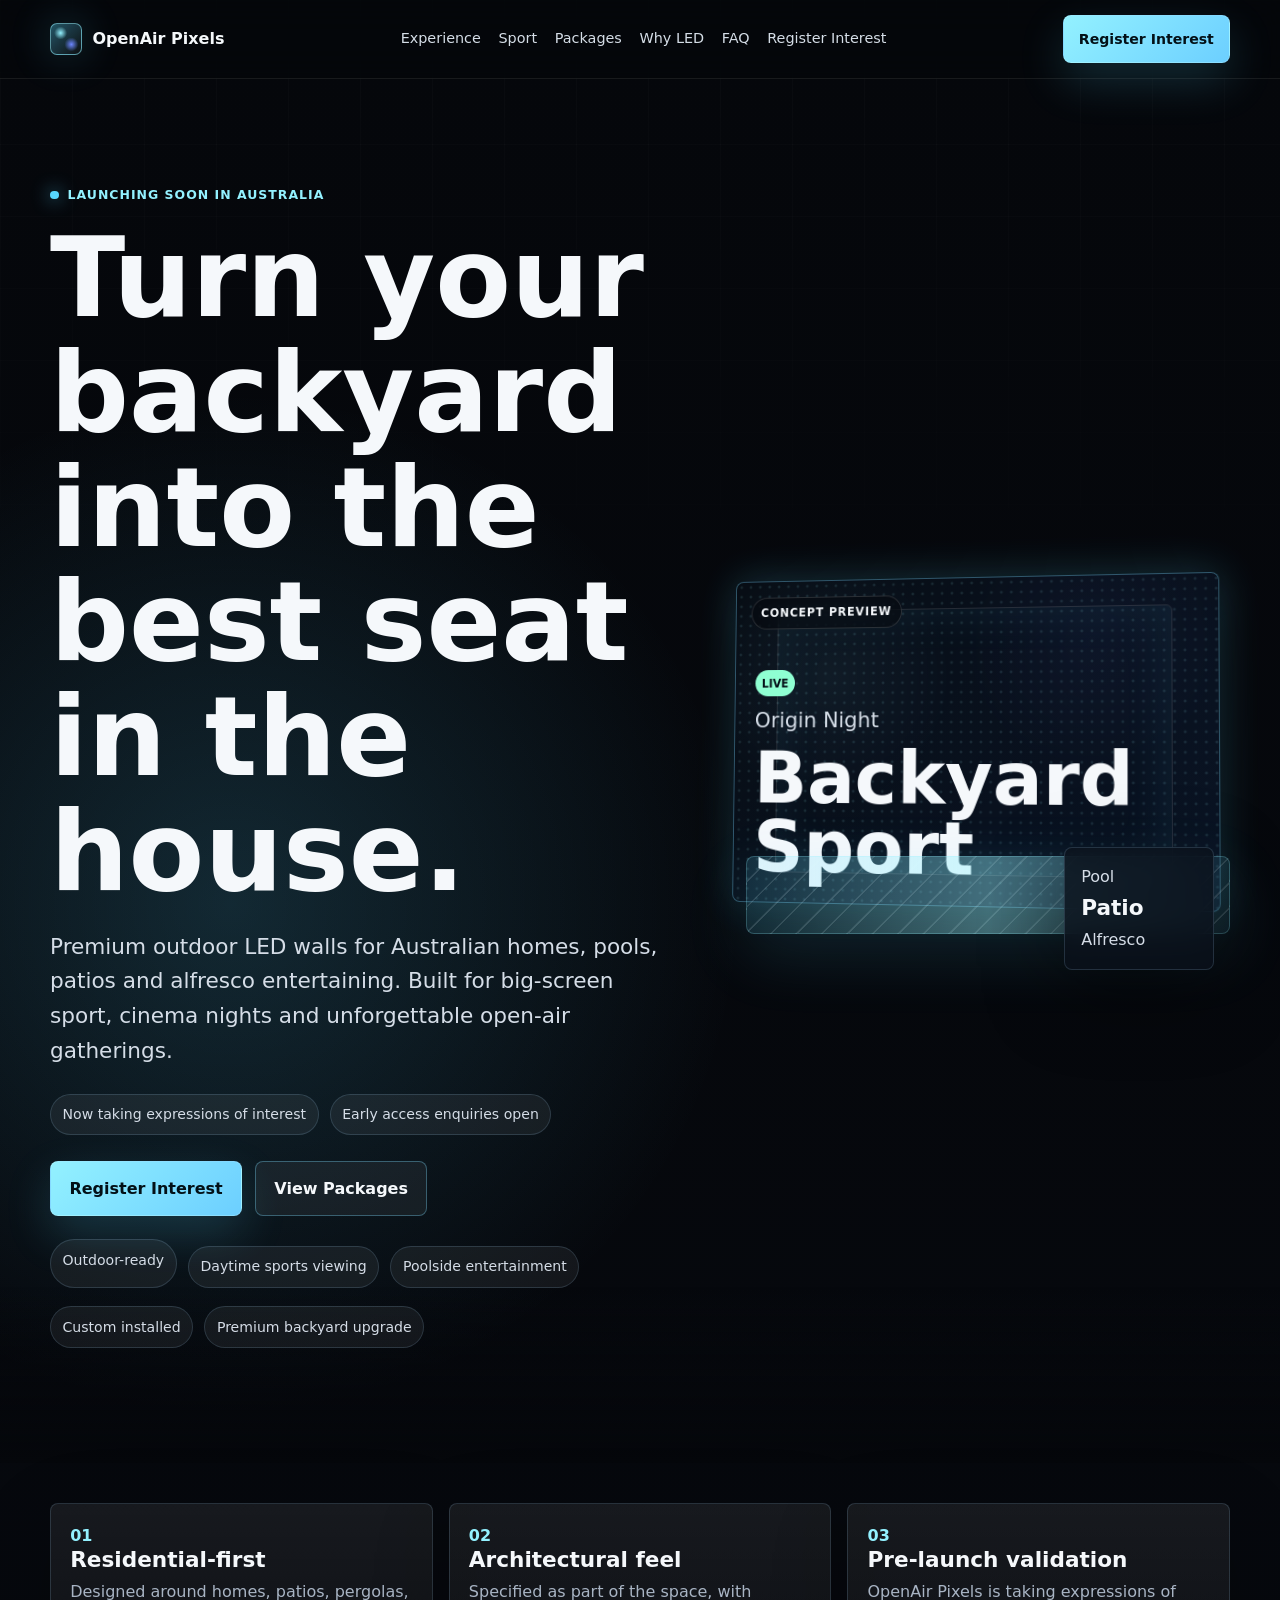
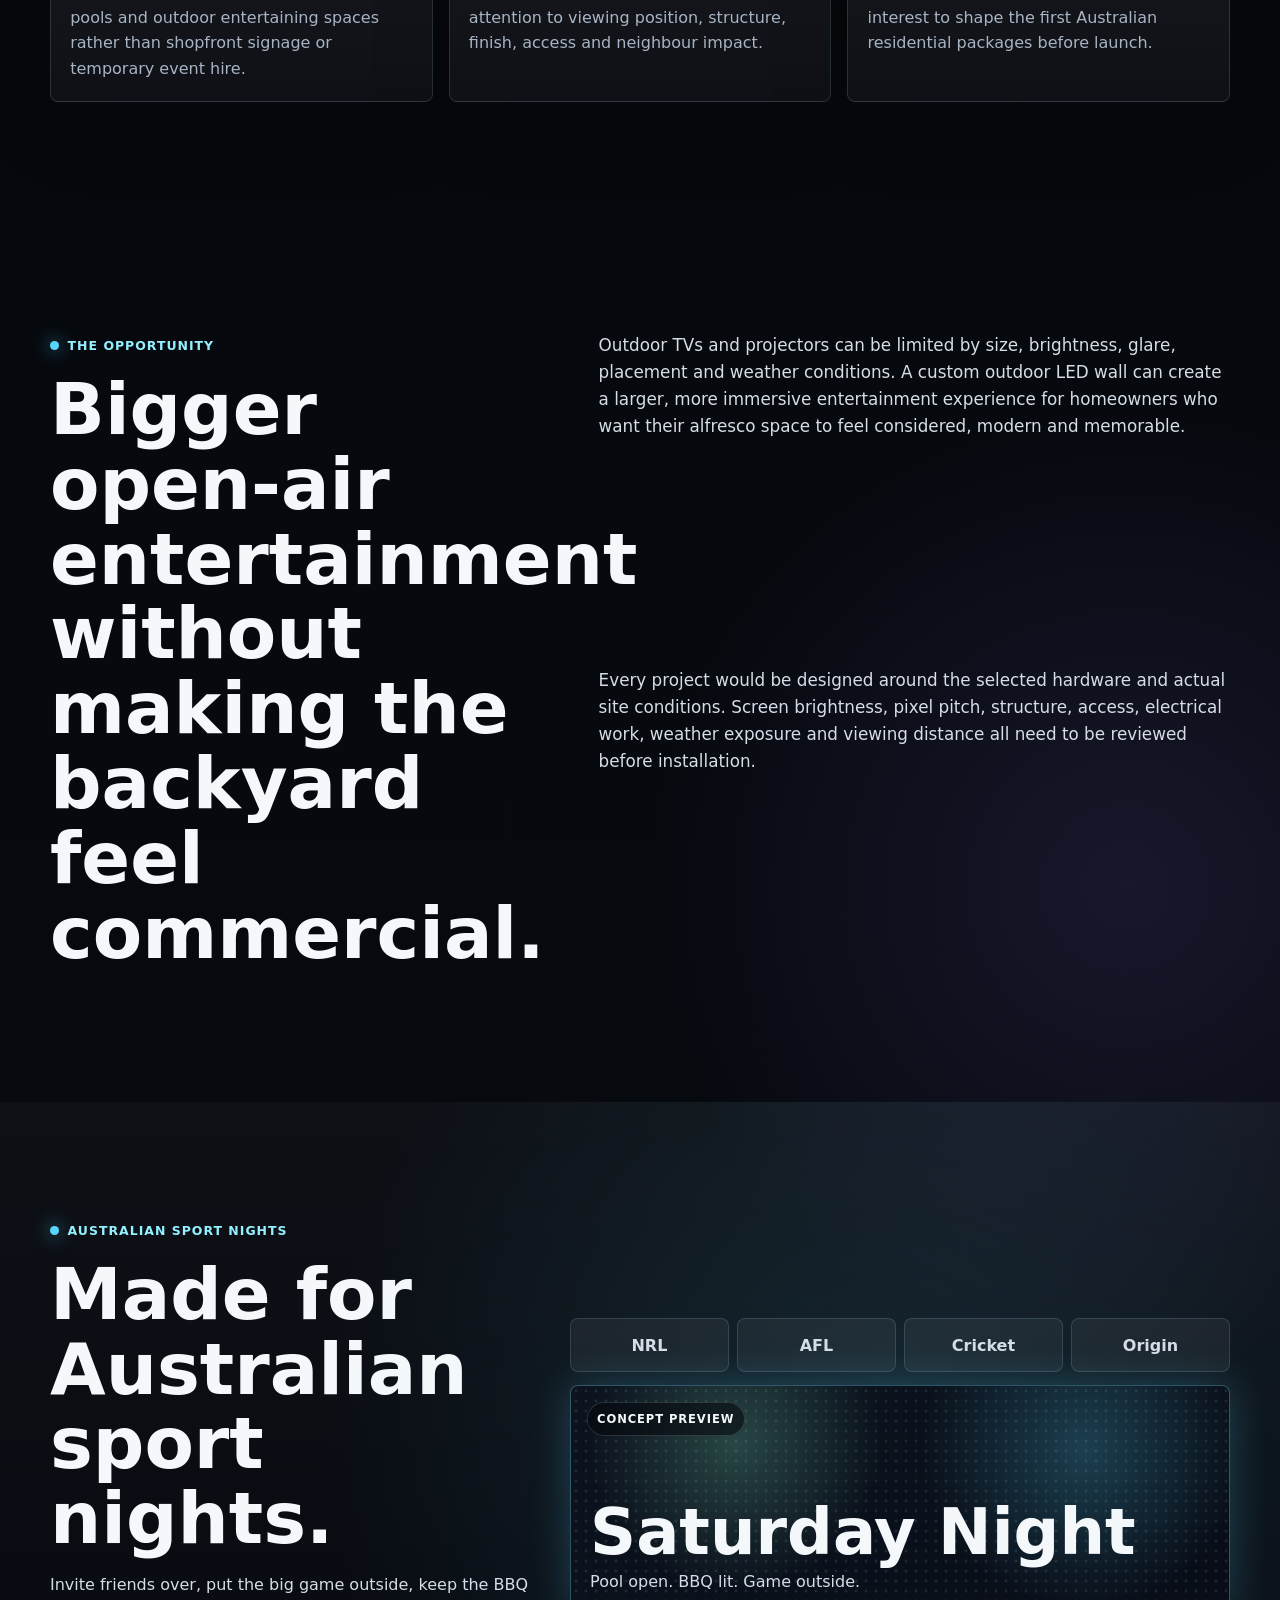
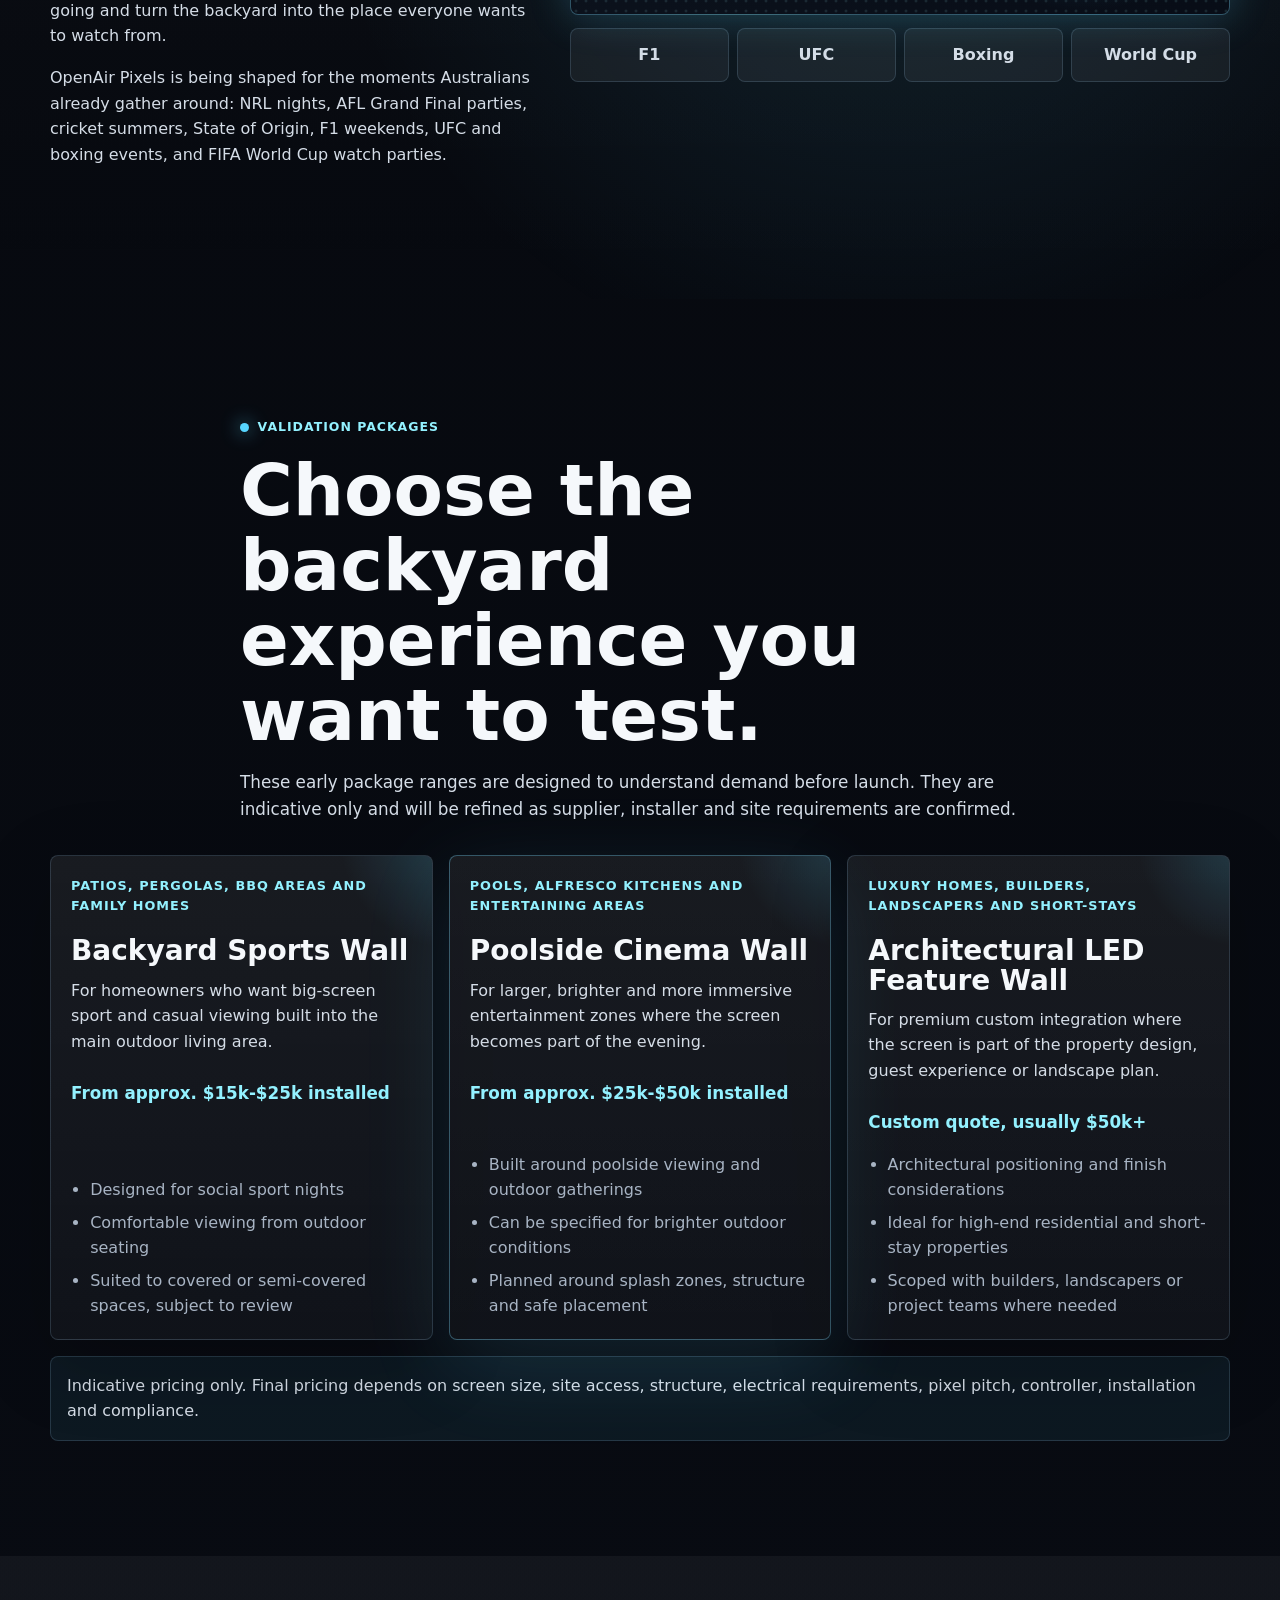
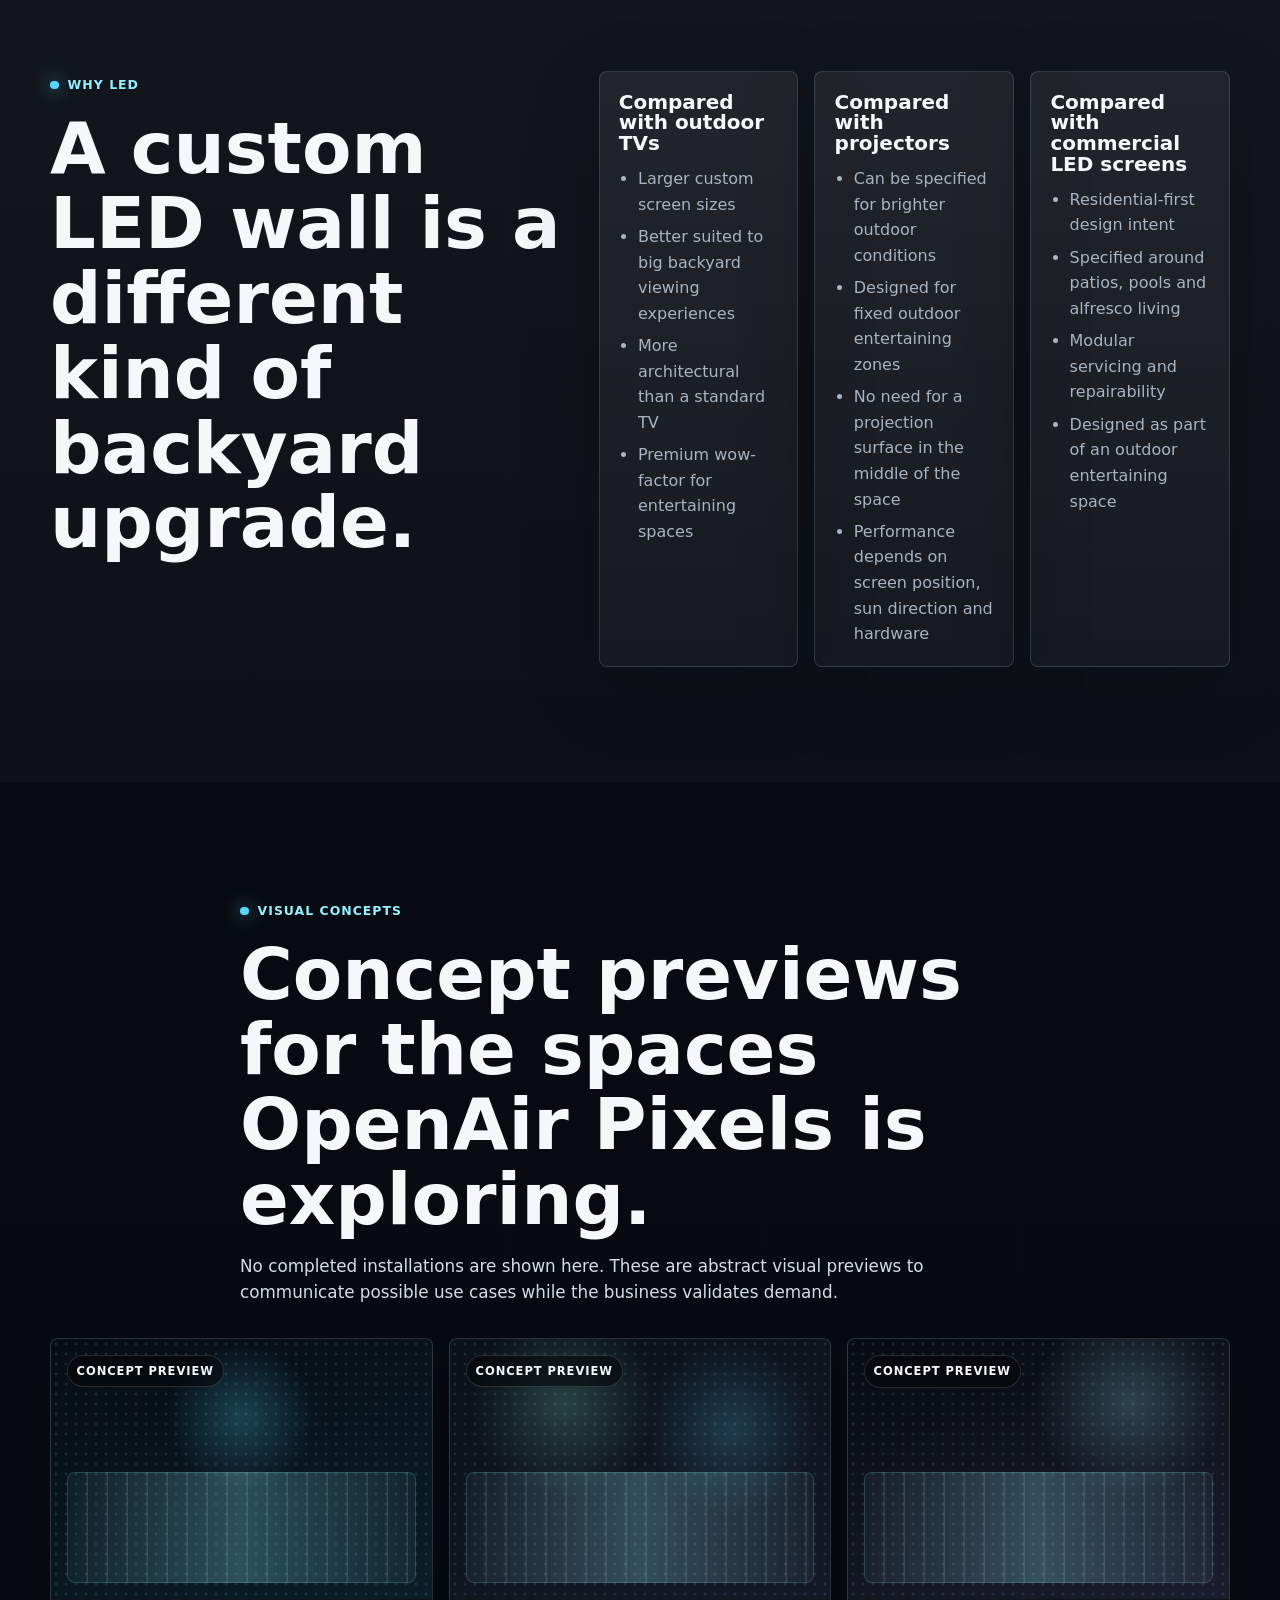
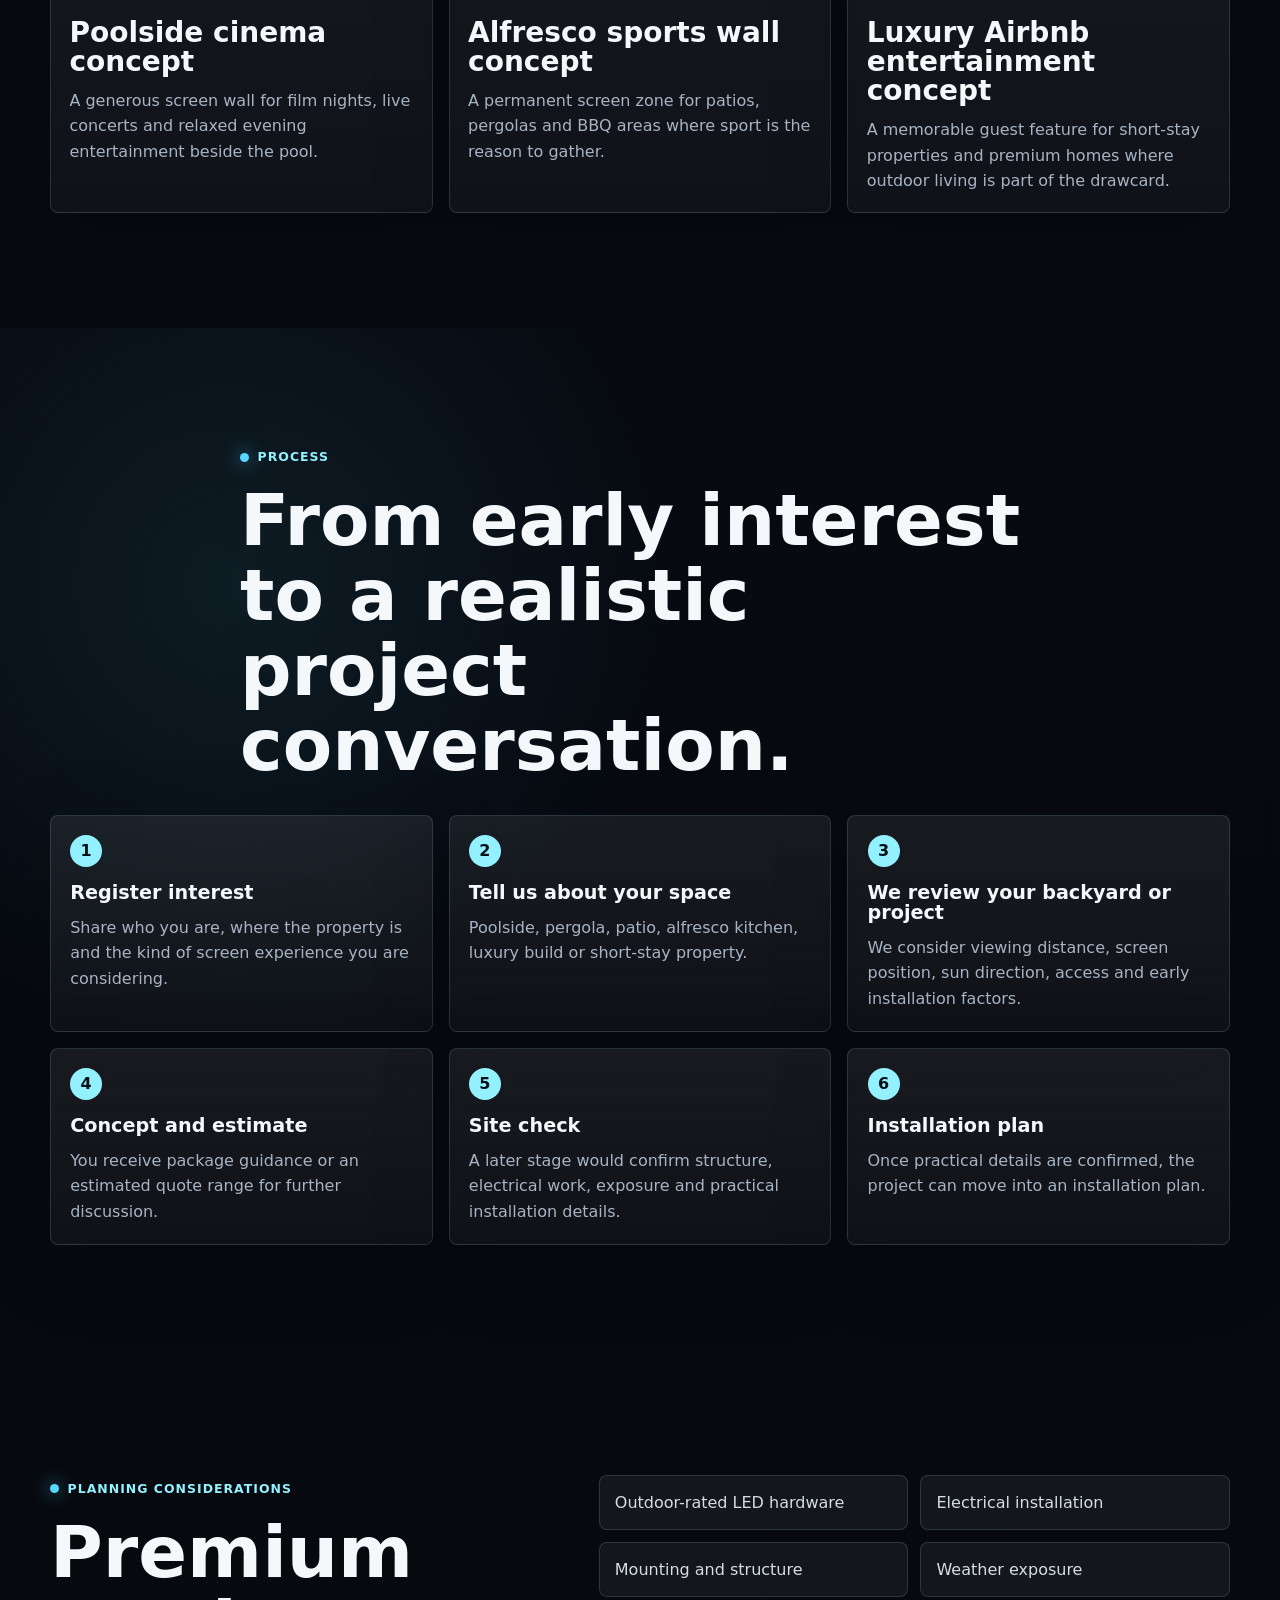
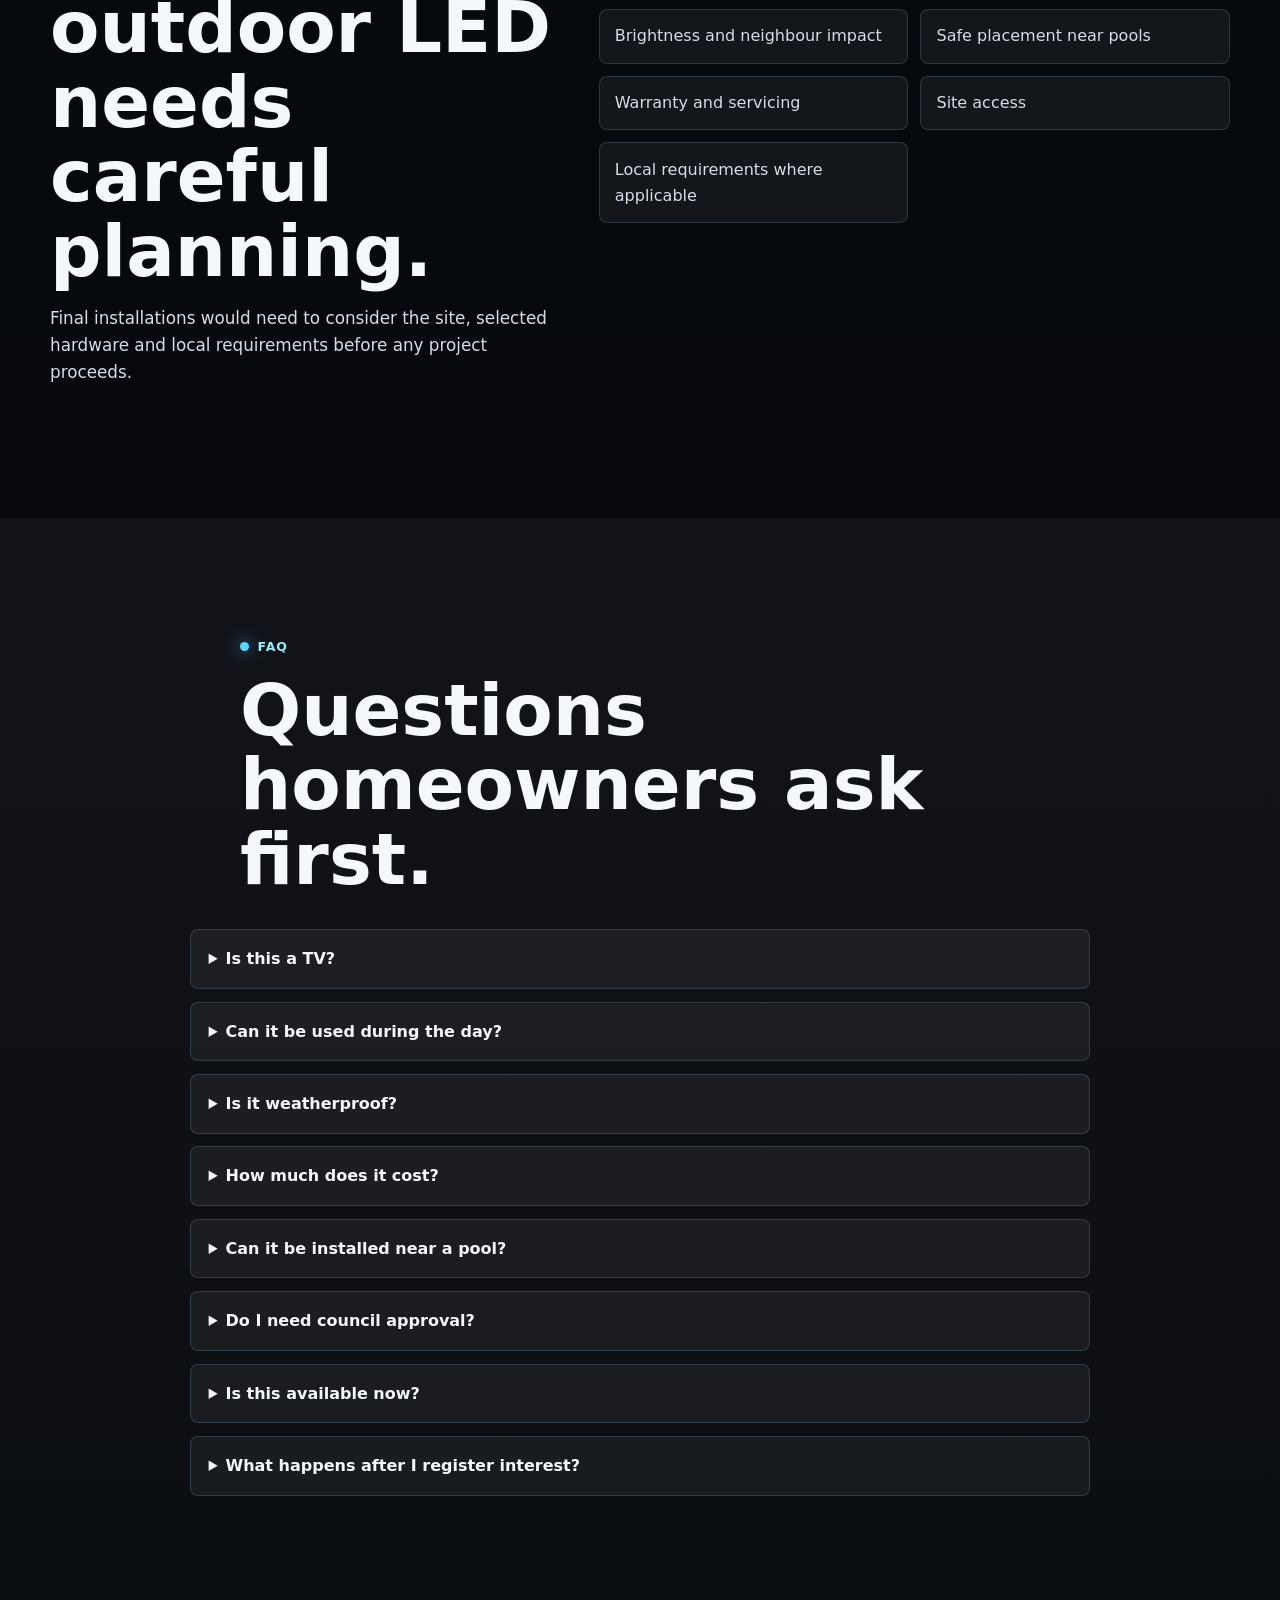
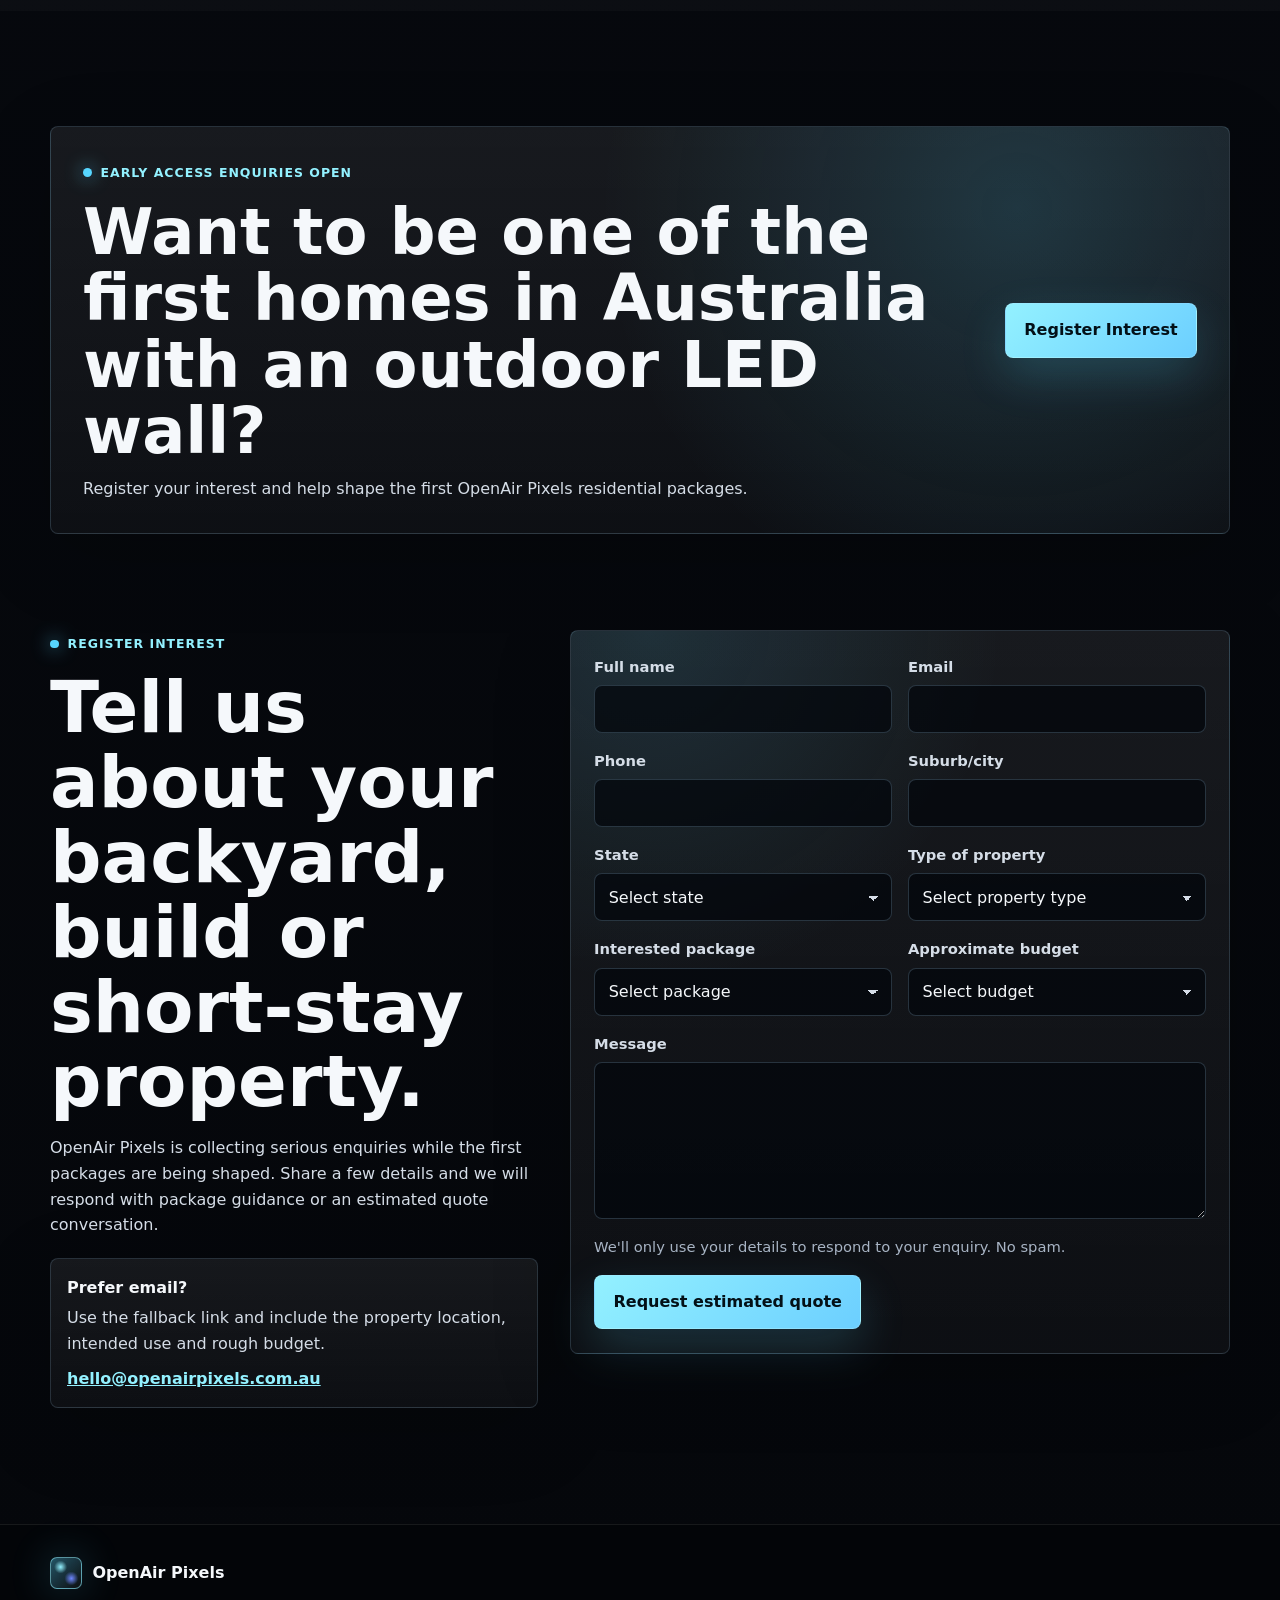
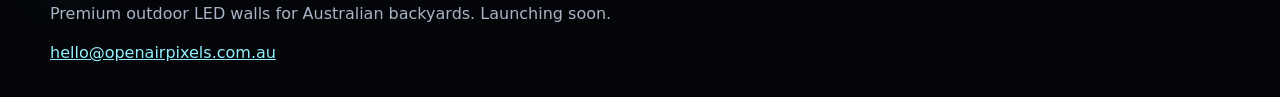
==== index.html @ 5170410b "Initial Commit" ====
<!DOCTYPE html>
<html lang="en-AU">
<head>
  <meta charset="utf-8">
  <meta name="viewport" content="width=device-width, initial-scale=1">
  <meta name="description" content="OpenAir Pixels is validating demand for premium outdoor LED walls for Australian backyards, pools, patios and alfresco entertaining.">
  <title>OpenAir Pixels | Premium Outdoor LED Walls</title>
  <link rel="stylesheet" href="styles.css">
</head>
<body>
  <a class="skip-link" href="#main">Skip to content</a>

  <header class="site-header" data-header>
    <div class="container header-inner">
      <a class="brand" href="#top" aria-label="OpenAir Pixels home">
        <span class="brand-mark" aria-hidden="true"></span>
        <span>OpenAir Pixels</span>
      </a>

      <button class="menu-toggle" type="button" aria-expanded="false" aria-controls="primary-navigation" aria-label="Open menu">
        <span></span>
        <span></span>
        <span></span>
      </button>

      <nav class="primary-nav" id="primary-navigation" aria-label="Primary navigation">
        <a href="#experience">Experience</a>
        <a href="#sport">Sport</a>
        <a href="#packages">Packages</a>
        <a href="#why-led">Why LED</a>
        <a href="#faq">FAQ</a>
        <a href="#register">Register Interest</a>
      </nav>

      <a class="button button-small header-cta" href="#register">Register Interest</a>
    </div>
  </header>

  <main id="main">
    <section class="hero section" id="top" aria-labelledby="hero-title">
      <div class="container hero-grid">
        <div class="hero-copy">
          <div class="eyebrow">Launching soon in Australia</div>
          <h1 id="hero-title">Turn your backyard into the best seat in the house.</h1>
          <p class="hero-lede">Premium outdoor LED walls for Australian homes, pools, patios and alfresco entertaining. Built for big-screen sport, cinema nights and unforgettable open-air gatherings.</p>

          <div class="launch-row" aria-label="Launch status">
            <span>Now taking expressions of interest</span>
            <span>Early access enquiries open</span>
          </div>

          <div class="hero-actions" aria-label="Primary actions">
            <a class="button" href="#register">Register Interest</a>
            <a class="button button-secondary" href="#packages">View Packages</a>
          </div>

          <ul class="chip-list" aria-label="Key features">
            <li>Outdoor-ready</li>
            <li>Daytime sports viewing</li>
            <li>Poolside entertainment</li>
            <li>Custom installed</li>
            <li>Premium backyard upgrade</li>
          </ul>
        </div>

        <div class="hero-visual" aria-label="Abstract concept preview of an outdoor LED wall">
          <div class="hero-screen">
            <span class="screen-label">Concept preview</span>
            <div class="screen-content">
              <span class="score-tag">LIVE</span>
              <span class="fixture">Origin Night</span>
              <span class="screen-title">Backyard Sport</span>
            </div>
          </div>
          <div class="pool-line" aria-hidden="true"></div>
          <div class="patio-card">
            <span>Pool</span>
            <strong>Patio</strong>
            <span>Alfresco</span>
          </div>
        </div>
      </div>
    </section>

    <section class="section compact-section" aria-label="Positioning highlights">
      <div class="container signal-grid">
        <article class="signal-card">
          <span class="signal-number">01</span>
          <h2>Residential-first</h2>
          <p>Designed around homes, patios, pergolas, pools and outdoor entertaining spaces rather than shopfront signage or temporary event hire.</p>
        </article>
        <article class="signal-card">
          <span class="signal-number">02</span>
          <h2>Architectural feel</h2>
          <p>Specified as part of the space, with attention to viewing position, structure, finish, access and neighbour impact.</p>
        </article>
        <article class="signal-card">
          <span class="signal-number">03</span>
          <h2>Pre-launch validation</h2>
          <p>OpenAir Pixels is taking expressions of interest to shape the first Australian residential packages before launch.</p>
        </article>
      </div>
    </section>

    <section class="section" id="experience" aria-labelledby="experience-title">
      <div class="container split-layout">
        <div>
          <div class="eyebrow">The opportunity</div>
          <h2 id="experience-title">Bigger open-air entertainment without making the backyard feel commercial.</h2>
        </div>
        <div class="rich-copy">
          <p>Outdoor TVs and projectors can be limited by size, brightness, glare, placement and weather conditions. A custom outdoor LED wall can create a larger, more immersive entertainment experience for homeowners who want their alfresco space to feel considered, modern and memorable.</p>
          <p>Every project would be designed around the selected hardware and actual site conditions. Screen brightness, pixel pitch, structure, access, electrical work, weather exposure and viewing distance all need to be reviewed before installation.</p>
        </div>
      </div>
    </section>

    <section class="section sport-section" id="sport" aria-labelledby="sport-title">
      <div class="container sport-grid">
        <div class="sport-copy">
          <div class="eyebrow">Australian sport nights</div>
          <h2 id="sport-title">Made for Australian sport nights.</h2>
          <p>Invite friends over, put the big game outside, keep the BBQ going and turn the backyard into the place everyone wants to watch from.</p>
          <p>OpenAir Pixels is being shaped for the moments Australians already gather around: NRL nights, AFL Grand Final parties, cricket summers, State of Origin, F1 weekends, UFC and boxing events, and FIFA World Cup watch parties.</p>
        </div>
        <div class="sport-board" aria-label="Sports use cases">
          <div class="ticker-row">
            <span>NRL</span>
            <span>AFL</span>
            <span>Cricket</span>
            <span>Origin</span>
          </div>
          <div class="sport-screen">
            <span class="concept-badge">Concept preview</span>
            <strong>Saturday Night</strong>
            <span>Pool open. BBQ lit. Game outside.</span>
          </div>
          <div class="ticker-row">
            <span>F1</span>
            <span>UFC</span>
            <span>Boxing</span>
            <span>World Cup</span>
          </div>
        </div>
      </div>
    </section>

    <section class="section" id="packages" aria-labelledby="packages-title">
      <div class="container section-heading">
        <div class="eyebrow">Validation packages</div>
        <h2 id="packages-title">Choose the backyard experience you want to test.</h2>
        <p>These early package ranges are designed to understand demand before launch. They are indicative only and will be refined as supplier, installer and site requirements are confirmed.</p>
      </div>

      <div class="container package-grid">
        <article class="package-card">
          <div class="package-topline">Patios, pergolas, BBQ areas and family homes</div>
          <h3>Backyard Sports Wall</h3>
          <p>For homeowners who want big-screen sport and casual viewing built into the main outdoor living area.</p>
          <div class="price">From approx. $15k-$25k installed</div>
          <ul>
            <li>Designed for social sport nights</li>
            <li>Comfortable viewing from outdoor seating</li>
            <li>Suited to covered or semi-covered spaces, subject to review</li>
          </ul>
        </article>

        <article class="package-card featured-package">
          <div class="package-topline">Pools, alfresco kitchens and entertaining areas</div>
          <h3>Poolside Cinema Wall</h3>
          <p>For larger, brighter and more immersive entertainment zones where the screen becomes part of the evening.</p>
          <div class="price">From approx. $25k-$50k installed</div>
          <ul>
            <li>Built around poolside viewing and outdoor gatherings</li>
            <li>Can be specified for brighter outdoor conditions</li>
            <li>Planned around splash zones, structure and safe placement</li>
          </ul>
        </article>

        <article class="package-card">
          <div class="package-topline">Luxury homes, builders, landscapers and short-stays</div>
          <h3>Architectural LED Feature Wall</h3>
          <p>For premium custom integration where the screen is part of the property design, guest experience or landscape plan.</p>
          <div class="price">Custom quote, usually $50k+</div>
          <ul>
            <li>Architectural positioning and finish considerations</li>
            <li>Ideal for high-end residential and short-stay properties</li>
            <li>Scoped with builders, landscapers or project teams where needed</li>
          </ul>
        </article>
      </div>

      <div class="container">
        <p class="pricing-note">Indicative pricing only. Final pricing depends on screen size, site access, structure, electrical requirements, pixel pitch, controller, installation and compliance.</p>
      </div>
    </section>

    <section class="section alt-section" id="why-led" aria-labelledby="why-led-title">
      <div class="container split-layout">
        <div>
          <div class="eyebrow">Why LED</div>
          <h2 id="why-led-title">A custom LED wall is a different kind of backyard upgrade.</h2>
        </div>
        <div class="comparison-grid">
          <article class="comparison-card">
            <h3>Compared with outdoor TVs</h3>
            <ul>
              <li>Larger custom screen sizes</li>
              <li>Better suited to big backyard viewing experiences</li>
              <li>More architectural than a standard TV</li>
              <li>Premium wow-factor for entertaining spaces</li>
            </ul>
          </article>
          <article class="comparison-card">
            <h3>Compared with projectors</h3>
            <ul>
              <li>Can be specified for brighter outdoor conditions</li>
              <li>Designed for fixed outdoor entertaining zones</li>
              <li>No need for a projection surface in the middle of the space</li>
              <li>Performance depends on screen position, sun direction and hardware</li>
            </ul>
          </article>
          <article class="comparison-card">
            <h3>Compared with commercial LED screens</h3>
            <ul>
              <li>Residential-first design intent</li>
              <li>Specified around patios, pools and alfresco living</li>
              <li>Modular servicing and repairability</li>
              <li>Designed as part of an outdoor entertaining space</li>
            </ul>
          </article>
        </div>
      </div>
    </section>

    <section class="section" aria-labelledby="concepts-title">
      <div class="container section-heading">
        <div class="eyebrow">Visual concepts</div>
        <h2 id="concepts-title">Concept previews for the spaces OpenAir Pixels is exploring.</h2>
        <p>No completed installations are shown here. These are abstract visual previews to communicate possible use cases while the business validates demand.</p>
      </div>

      <div class="container concept-grid">
        <article class="concept-card">
          <div class="concept-art pool-concept" aria-hidden="true">
            <span>Concept preview</span>
          </div>
          <div class="concept-copy">
            <h3>Poolside cinema concept</h3>
            <p>A generous screen wall for film nights, live concerts and relaxed evening entertainment beside the pool.</p>
          </div>
        </article>

        <article class="concept-card">
          <div class="concept-art sport-concept" aria-hidden="true">
            <span>Concept preview</span>
          </div>
          <div class="concept-copy">
            <h3>Alfresco sports wall concept</h3>
            <p>A permanent screen zone for patios, pergolas and BBQ areas where sport is the reason to gather.</p>
          </div>
        </article>

        <article class="concept-card">
          <div class="concept-art luxury-concept" aria-hidden="true">
            <span>Concept preview</span>
          </div>
          <div class="concept-copy">
            <h3>Luxury Airbnb entertainment concept</h3>
            <p>A memorable guest feature for short-stay properties and premium homes where outdoor living is part of the drawcard.</p>
          </div>
        </article>
      </div>
    </section>

    <section class="section process-section" aria-labelledby="process-title">
      <div class="container section-heading">
        <div class="eyebrow">Process</div>
        <h2 id="process-title">From early interest to a realistic project conversation.</h2>
      </div>

      <div class="container process-grid">
        <article>
          <span>1</span>
          <h3>Register interest</h3>
          <p>Share who you are, where the property is and the kind of screen experience you are considering.</p>
        </article>
        <article>
          <span>2</span>
          <h3>Tell us about your space</h3>
          <p>Poolside, pergola, patio, alfresco kitchen, luxury build or short-stay property.</p>
        </article>
        <article>
          <span>3</span>
          <h3>We review your backyard or project</h3>
          <p>We consider viewing distance, screen position, sun direction, access and early installation factors.</p>
        </article>
        <article>
          <span>4</span>
          <h3>Concept and estimate</h3>
          <p>You receive package guidance or an estimated quote range for further discussion.</p>
        </article>
        <article>
          <span>5</span>
          <h3>Site check</h3>
          <p>A later stage would confirm structure, electrical work, exposure and practical installation details.</p>
        </article>
        <article>
          <span>6</span>
          <h3>Installation plan</h3>
          <p>Once practical details are confirmed, the project can move into an installation plan.</p>
        </article>
      </div>
    </section>

    <section class="section" aria-labelledby="trust-title">
      <div class="container split-layout trust-layout">
        <div>
          <div class="eyebrow">Planning considerations</div>
          <h2 id="trust-title">Premium outdoor LED needs careful planning.</h2>
          <p class="section-intro">Final installations would need to consider the site, selected hardware and local requirements before any project proceeds.</p>
        </div>
        <ul class="trust-list">
          <li>Outdoor-rated LED hardware</li>
          <li>Electrical installation</li>
          <li>Mounting and structure</li>
          <li>Weather exposure</li>
          <li>Brightness and neighbour impact</li>
          <li>Safe placement near pools</li>
          <li>Warranty and servicing</li>
          <li>Site access</li>
          <li>Local requirements where applicable</li>
        </ul>
      </div>
    </section>

    <section class="section alt-section" id="faq" aria-labelledby="faq-title">
      <div class="container section-heading">
        <div class="eyebrow">FAQ</div>
        <h2 id="faq-title">Questions homeowners ask first.</h2>
      </div>

      <div class="container faq-list">
        <details>
          <summary>Is this a TV?</summary>
          <p>Not a standard TV. It is a modular LED screen wall designed for large-format outdoor entertainment.</p>
        </details>
        <details>
          <summary>Can it be used during the day?</summary>
          <p>LED walls can be specified for brighter environments, but final performance depends on selected hardware, screen position, sun direction and installation design.</p>
        </details>
        <details>
          <summary>Is it weatherproof?</summary>
          <p>Outdoor-rated LED hardware can be specified, but the final setup must consider exposure, drainage, structure, electrical work and installation conditions.</p>
        </details>
        <details>
          <summary>How much does it cost?</summary>
          <p>Early validation ranges start from approx. $15k-$25k installed for a Backyard Sports Wall, $25k-$50k for a Poolside Cinema Wall, and usually $50k+ for architectural custom projects. Pricing depends on size, pixel pitch, structure, electrical work, access and installation.</p>
        </details>
        <details>
          <summary>Can it be installed near a pool?</summary>
          <p>Poolside installations may be possible, but they need careful planning around electrical safety, splash zones, structure and viewing position.</p>
        </details>
        <details>
          <summary>Do I need council approval?</summary>
          <p>Requirements may vary depending on location, structure, size, brightness, use and local rules. Customers should check local requirements before installation.</p>
        </details>
        <details>
          <summary>Is this available now?</summary>
          <p>OpenAir Pixels is currently validating demand and taking expressions of interest for early access conversations.</p>
        </details>
        <details>
          <summary>What happens after I register interest?</summary>
          <p>We review the enquiry, understand the property and intended use, then follow up with package guidance or an estimated quote.</p>
        </details>
      </div>
    </section>

    <section class="section final-cta" aria-labelledby="final-cta-title">
      <div class="container cta-panel">
        <div>
          <div class="eyebrow">Early access enquiries open</div>
          <h2 id="final-cta-title">Want to be one of the first homes in Australia with an outdoor LED wall?</h2>
          <p>Register your interest and help shape the first OpenAir Pixels residential packages.</p>
        </div>
        <a class="button" href="#register">Register Interest</a>
      </div>
    </section>

    <section class="section register-section" id="register" aria-labelledby="register-title">
      <div class="container form-layout">
        <div class="form-intro">
          <div class="eyebrow">Register interest</div>
          <h2 id="register-title">Tell us about your backyard, build or short-stay property.</h2>
          <p>OpenAir Pixels is collecting serious enquiries while the first packages are being shaped. Share a few details and we will respond with package guidance or an estimated quote conversation.</p>
          <div class="fallback-card">
            <strong>Prefer email?</strong>
            <p>Use the fallback link and include the property location, intended use and rough budget.</p>
            <a id="mailto-fallback" href="mailto:hello@openairpixels.com.au">hello@openairpixels.com.au</a>
          </div>
        </div>

        <!-- Replace YOUR_FORM_ID with the real Formspree form ID before collecting live leads. -->
        <form class="lead-form" id="lead-form" method="POST" action="https://formspree.io/f/YOUR_FORM_ID" novalidate>
          <input type="hidden" name="lead_source" value="OpenAir Pixels landing page">

          <div class="form-grid">
            <div class="field">
              <label for="full-name">Full name</label>
              <input id="full-name" name="full_name" type="text" autocomplete="name" required>
            </div>

            <div class="field">
              <label for="email">Email</label>
              <input id="email" name="email" type="email" autocomplete="email" required>
            </div>

            <div class="field">
              <label for="phone">Phone</label>
              <input id="phone" name="phone" type="tel" autocomplete="tel" required>
            </div>

            <div class="field">
              <label for="suburb">Suburb/city</label>
              <input id="suburb" name="suburb_city" type="text" autocomplete="address-level2" required>
            </div>

            <div class="field">
              <label for="state">State</label>
              <select id="state" name="state" required>
                <option value="">Select state</option>
                <option value="ACT">ACT</option>
                <option value="NSW">NSW</option>
                <option value="NT">NT</option>
                <option value="QLD">QLD</option>
                <option value="SA">SA</option>
                <option value="TAS">TAS</option>
                <option value="VIC">VIC</option>
                <option value="WA">WA</option>
              </select>
            </div>

            <div class="field">
              <label for="property-type">Type of property</label>
              <select id="property-type" name="property_type" required>
                <option value="">Select property type</option>
                <option value="Home">Home</option>
                <option value="Luxury home">Luxury home</option>
                <option value="Airbnb/short-stay">Airbnb/short-stay</option>
                <option value="Builder/landscaper">Builder/landscaper</option>
                <option value="Other">Other</option>
              </select>
            </div>

            <div class="field">
              <label for="package">Interested package</label>
              <select id="package" name="interested_package" required>
                <option value="">Select package</option>
                <option value="Backyard Sports Wall">Backyard Sports Wall</option>
                <option value="Poolside Cinema Wall">Poolside Cinema Wall</option>
                <option value="Architectural LED Feature Wall">Architectural LED Feature Wall</option>
                <option value="Not sure yet">Not sure yet</option>
              </select>
            </div>

            <div class="field">
              <label for="budget">Approximate budget</label>
              <select id="budget" name="approximate_budget" required>
                <option value="">Select budget</option>
                <option value="Under $15k">Under $15k</option>
                <option value="$15k-$25k">$15k-$25k</option>
                <option value="$25k-$50k">$25k-$50k</option>
                <option value="$50k+">$50k+</option>
              </select>
            </div>

            <div class="field field-full">
              <label for="message">Message</label>
              <textarea id="message" name="message" rows="5" required></textarea>
            </div>
          </div>

          <p class="privacy-note">We'll only use your details to respond to your enquiry. No spam.</p>
          <div class="form-actions">
            <button class="button" type="submit" data-submit-button>Request estimated quote</button>
            <p class="form-status" id="form-status" role="status" aria-live="polite"></p>
          </div>
        </form>
      </div>
    </section>
  </main>

  <footer class="site-footer">
    <div class="container footer-inner">
      <a class="brand" href="#top" aria-label="OpenAir Pixels home">
        <span class="brand-mark" aria-hidden="true"></span>
        <span>OpenAir Pixels</span>
      </a>
      <p>Premium outdoor LED walls for Australian backyards. Launching soon.</p>
      <a href="mailto:hello@openairpixels.com.au">hello@openairpixels.com.au</a>
    </div>
  </footer>

  <script src="script.js"></script>
</body>
</html>
---- styles.css ----
:root {
  --bg: #05070b;
  --bg-soft: #0a1018;
  --bg-elevated: rgba(16, 23, 34, 0.82);
  --card: rgba(15, 24, 36, 0.78);
  --card-strong: rgba(21, 32, 48, 0.94);
  --border: rgba(170, 217, 255, 0.16);
  --border-strong: rgba(125, 220, 255, 0.34);
  --text: #f5f8fb;
  --muted: #a8b4c4;
  --muted-strong: #d5dde7;
  --accent: #57d6ff;
  --accent-strong: #93f1ff;
  --accent-soft: rgba(87, 214, 255, 0.16);
  --success: #8fffd2;
  --danger: #ff9a9a;
  --shadow: 0 24px 80px rgba(0, 0, 0, 0.44);
  --glow: 0 0 42px rgba(87, 214, 255, 0.24);
  --radius: 8px;
  --radius-lg: 8px;
  --max-width: 1180px;
  --header-height: 78px;
  --font: Inter, ui-sans-serif, system-ui, -apple-system, BlinkMacSystemFont, "Segoe UI", Roboto, Arial, sans-serif;
}

* {
  box-sizing: border-box;
}

html {
  scroll-behavior: smooth;
  scroll-padding-top: calc(var(--header-height) + 18px);
}

body {
  min-width: 320px;
  margin: 0;
  color: var(--text);
  background:
    radial-gradient(circle at 18% 8%, rgba(87, 214, 255, 0.16), transparent 32rem),
    radial-gradient(circle at 88% 22%, rgba(146, 126, 255, 0.12), transparent 30rem),
    linear-gradient(180deg, #05070b 0%, #080b12 44%, #05070b 100%);
  font-family: var(--font);
  line-height: 1.6;
}

body.menu-open {
  overflow: hidden;
}

body::before {
  position: fixed;
  inset: 0;
  z-index: -2;
  pointer-events: none;
  content: "";
  background-image:
    linear-gradient(rgba(255, 255, 255, 0.025) 1px, transparent 1px),
    linear-gradient(90deg, rgba(255, 255, 255, 0.025) 1px, transparent 1px);
  background-size: 72px 72px;
  mask-image: linear-gradient(to bottom, rgba(0, 0, 0, 0.9), transparent 78%);
}

img,
svg {
  display: block;
  max-width: 100%;
}

a {
  color: inherit;
}

button,
input,
select,
textarea {
  font: inherit;
}

button {
  border: 0;
}

section {
  position: relative;
}

h1,
h2,
h3,
p {
  margin-top: 0;
}

h1,
h2,
h3 {
  line-height: 1.04;
  letter-spacing: 0;
}

h1 {
  max-width: 780px;
  margin-bottom: 1.25rem;
  font-size: clamp(3.1rem, 10vw, 6.9rem);
}

h2 {
  margin-bottom: 1rem;
  font-size: clamp(2.2rem, 7vw, 4.5rem);
}

h3 {
  margin-bottom: 0.75rem;
  font-size: clamp(1.25rem, 3vw, 1.75rem);
}

p {
  color: var(--muted);
}

ul {
  padding-left: 1.2rem;
}

li + li {
  margin-top: 0.42rem;
}

.container {
  width: min(100% - 2rem, var(--max-width));
  margin-inline: auto;
}

.section {
  padding: clamp(4.5rem, 9vw, 8rem) 0;
}

.compact-section {
  padding-top: 2.5rem;
}

.skip-link {
  position: fixed;
  top: 0.85rem;
  left: 0.85rem;
  z-index: 100;
  padding: 0.75rem 1rem;
  color: #051018;
  background: var(--accent-strong);
  border-radius: var(--radius);
  transform: translateY(-150%);
  transition: transform 180ms ease;
}

.skip-link:focus {
  transform: translateY(0);
}

.site-header {
  position: sticky;
  top: 0;
  z-index: 50;
  min-height: var(--header-height);
  background: rgba(5, 7, 11, 0.72);
  border-bottom: 1px solid rgba(255, 255, 255, 0.08);
  backdrop-filter: blur(18px);
}

.header-inner {
  display: flex;
  align-items: center;
  justify-content: space-between;
  gap: 1rem;
  min-height: var(--header-height);
}

.brand {
  display: inline-flex;
  align-items: center;
  gap: 0.65rem;
  color: var(--text);
  font-size: 1rem;
  font-weight: 750;
  text-decoration: none;
  white-space: nowrap;
}

.brand-mark {
  width: 2rem;
  height: 2rem;
  background:
    radial-gradient(circle at 32% 30%, var(--accent-strong), transparent 22%),
    radial-gradient(circle at 68% 68%, #6d86ff, transparent 24%),
    linear-gradient(135deg, rgba(87, 214, 255, 0.38), rgba(255, 255, 255, 0.04));
  border: 1px solid rgba(147, 241, 255, 0.55);
  border-radius: 7px;
  box-shadow: var(--glow);
}

.primary-nav {
  display: none;
  align-items: center;
  gap: 1.1rem;
}

.primary-nav a {
  color: var(--muted-strong);
  font-size: 0.9rem;
  text-decoration: none;
  transition: color 180ms ease;
}

.primary-nav a:hover,
.primary-nav a:focus-visible {
  color: var(--text);
}

.header-cta {
  display: none;
}

.menu-toggle {
  display: inline-flex;
  flex-direction: column;
  justify-content: center;
  gap: 5px;
  width: 44px;
  height: 44px;
  color: var(--text);
  background: rgba(255, 255, 255, 0.06);
  border: 1px solid var(--border);
  border-radius: var(--radius);
  cursor: pointer;
}

.menu-toggle span {
  display: block;
  width: 18px;
  height: 2px;
  margin-inline: auto;
  background: currentColor;
  border-radius: 999px;
  transition: transform 180ms ease, opacity 180ms ease;
}

.menu-toggle[aria-expanded="true"] span:nth-child(1) {
  transform: translateY(7px) rotate(45deg);
}

.menu-toggle[aria-expanded="true"] span:nth-child(2) {
  opacity: 0;
}

.menu-toggle[aria-expanded="true"] span:nth-child(3) {
  transform: translateY(-7px) rotate(-45deg);
}

.button {
  display: inline-flex;
  align-items: center;
  justify-content: center;
  min-height: 48px;
  padding: 0.85rem 1.15rem;
  color: #031017;
  font-weight: 780;
  text-align: center;
  text-decoration: none;
  background: linear-gradient(135deg, var(--accent-strong), #6ccfff);
  border: 1px solid rgba(255, 255, 255, 0.14);
  border-radius: var(--radius);
  box-shadow: 0 18px 46px rgba(87, 214, 255, 0.18);
  cursor: pointer;
  transition: transform 180ms ease, box-shadow 180ms ease, background 180ms ease;
}

.button:hover,
.button:focus-visible {
  transform: translateY(-1px);
  box-shadow: 0 22px 54px rgba(87, 214, 255, 0.28);
}

.button-secondary {
  color: var(--text);
  background: rgba(255, 255, 255, 0.055);
  border-color: var(--border-strong);
  box-shadow: none;
}

.button-small {
  min-height: 42px;
  padding: 0.72rem 0.95rem;
  font-size: 0.88rem;
}

:focus-visible {
  outline: 3px solid rgba(147, 241, 255, 0.78);
  outline-offset: 3px;
}

.hero {
  display: flex;
  align-items: center;
  min-height: calc(100svh - var(--header-height));
  padding-top: clamp(4rem, 8vw, 7rem);
  overflow: hidden;
}

.hero::after {
  position: absolute;
  right: 0;
  bottom: 0;
  left: 0;
  height: 11rem;
  pointer-events: none;
  content: "";
  background: linear-gradient(180deg, transparent, var(--bg));
}

.hero-grid {
  position: relative;
  z-index: 1;
  display: grid;
  gap: 3rem;
}

.eyebrow {
  display: inline-flex;
  align-items: center;
  gap: 0.55rem;
  margin-bottom: 1rem;
  color: var(--accent-strong);
  font-size: 0.78rem;
  font-weight: 780;
  text-transform: uppercase;
  letter-spacing: 0.08em;
}

.eyebrow::before {
  width: 0.55rem;
  height: 0.55rem;
  content: "";
  background: var(--accent);
  border-radius: 999px;
  box-shadow: 0 0 18px rgba(87, 214, 255, 0.85);
}

.hero-lede {
  max-width: 760px;
  margin-bottom: 1.6rem;
  color: var(--muted-strong);
  font-size: clamp(1.08rem, 2.5vw, 1.35rem);
}

.launch-row,
.chip-list {
  display: flex;
  flex-wrap: wrap;
  gap: 0.7rem;
  padding: 0;
  margin: 0;
  list-style: none;
}

.launch-row {
  margin-bottom: 1.6rem;
}

.launch-row span,
.chip-list li {
  color: var(--muted-strong);
  font-size: 0.88rem;
  background: rgba(255, 255, 255, 0.06);
  border: 1px solid var(--border);
  border-radius: 999px;
}

.launch-row span {
  padding: 0.54rem 0.72rem;
}

.chip-list {
  margin-top: 1.45rem;
}

.chip-list li {
  padding: 0.55rem 0.72rem;
}

.hero-actions {
  display: flex;
  flex-wrap: wrap;
  gap: 0.8rem;
}

.hero-visual {
  position: relative;
  min-height: 410px;
  padding: 1rem;
}

.hero-screen {
  position: relative;
  min-height: 330px;
  overflow: hidden;
  background:
    linear-gradient(135deg, rgba(7, 13, 22, 0.84), rgba(10, 21, 38, 0.9)),
    radial-gradient(circle at 20% 30%, rgba(147, 241, 255, 0.4), transparent 28%),
    radial-gradient(circle at 75% 20%, rgba(103, 126, 255, 0.35), transparent 28%);
  border: 1px solid var(--border-strong);
  border-radius: var(--radius-lg);
  box-shadow: var(--shadow), var(--glow);
  transform: perspective(950px) rotateY(-7deg) rotateX(2deg);
}

.hero-screen::before,
.concept-art::before,
.sport-screen::before {
  position: absolute;
  inset: 0;
  pointer-events: none;
  content: "";
  background-image: radial-gradient(circle, rgba(147, 241, 255, 0.55) 1px, transparent 1.8px);
  background-size: 10px 10px;
  opacity: 0.2;
  mix-blend-mode: screen;
}

.hero-screen::after {
  position: absolute;
  inset: 9%;
  content: "";
  border: 1px solid rgba(255, 255, 255, 0.12);
  border-radius: 6px;
  box-shadow: inset 0 0 50px rgba(87, 214, 255, 0.09);
}

.screen-label,
.concept-badge {
  position: absolute;
  top: 1rem;
  left: 1rem;
  z-index: 2;
  padding: 0.42rem 0.58rem;
  color: var(--text);
  font-size: 0.72rem;
  font-weight: 750;
  text-transform: uppercase;
  letter-spacing: 0.08em;
  background: rgba(5, 7, 11, 0.56);
  border: 1px solid rgba(255, 255, 255, 0.14);
  border-radius: 999px;
  backdrop-filter: blur(10px);
}

.screen-content {
  position: absolute;
  right: 1.3rem;
  bottom: 1.3rem;
  left: 1.3rem;
  z-index: 2;
  display: grid;
  gap: 0.45rem;
}

.score-tag {
  width: fit-content;
  padding: 0.28rem 0.44rem;
  color: #041017;
  font-size: 0.72rem;
  font-weight: 850;
  background: var(--success);
  border-radius: 999px;
}

.fixture {
  color: var(--muted-strong);
  font-size: clamp(1rem, 3vw, 1.35rem);
}

.screen-title {
  color: var(--text);
  font-size: clamp(2.2rem, 8vw, 4.6rem);
  font-weight: 850;
  line-height: 0.95;
}

.pool-line {
  position: absolute;
  right: 0;
  bottom: 2.2rem;
  left: 7%;
  height: 78px;
  background:
    linear-gradient(90deg, rgba(87, 214, 255, 0.16), rgba(147, 241, 255, 0.42), rgba(87, 214, 255, 0.12)),
    repeating-linear-gradient(135deg, transparent 0 16px, rgba(255, 255, 255, 0.14) 17px 18px);
  border: 1px solid rgba(147, 241, 255, 0.24);
  border-radius: var(--radius);
  box-shadow: 0 20px 65px rgba(87, 214, 255, 0.14);
}

.patio-card {
  position: absolute;
  right: 1rem;
  bottom: 0;
  z-index: 4;
  display: grid;
  gap: 0.08rem;
  min-width: 150px;
  padding: 1rem;
  color: var(--muted-strong);
  background: rgba(10, 17, 26, 0.82);
  border: 1px solid var(--border);
  border-radius: var(--radius);
  box-shadow: var(--shadow);
  backdrop-filter: blur(12px);
}

.patio-card strong {
  color: var(--text);
  font-size: 1.35rem;
}

.signal-grid {
  display: grid;
  gap: 1rem;
}

.signal-card,
.package-card,
.comparison-card,
.concept-card,
.process-grid article,
.lead-form,
.fallback-card,
.cta-panel {
  background: linear-gradient(180deg, rgba(255, 255, 255, 0.07), rgba(255, 255, 255, 0.035));
  border: 1px solid var(--border);
  border-radius: var(--radius-lg);
  box-shadow: 0 22px 80px rgba(0, 0, 0, 0.2);
}

.signal-card {
  padding: 1.2rem;
}

.signal-number,
.package-topline,
.price {
  color: var(--accent-strong);
  font-weight: 800;
}

.signal-card h2 {
  margin-bottom: 0.5rem;
  font-size: 1.35rem;
}

.signal-card p {
  margin-bottom: 0;
}

.split-layout {
  display: grid;
  gap: 2rem;
}

.rich-copy {
  display: grid;
  gap: 1rem;
}

.rich-copy p {
  margin: 0;
  color: var(--muted-strong);
  font-size: 1.05rem;
}

.sport-section {
  overflow: hidden;
  background:
    linear-gradient(180deg, rgba(255, 255, 255, 0.03), rgba(255, 255, 255, 0)),
    radial-gradient(circle at 70% 40%, rgba(87, 214, 255, 0.12), transparent 36rem);
}

.sport-grid {
  display: grid;
  gap: 2rem;
  align-items: center;
}

.sport-copy p {
  max-width: 660px;
  color: var(--muted-strong);
}

.sport-board {
  display: grid;
  gap: 0.8rem;
}

.ticker-row {
  display: grid;
  grid-template-columns: repeat(4, 1fr);
  gap: 0.5rem;
}

.ticker-row span {
  display: grid;
  min-height: 54px;
  place-items: center;
  color: var(--muted-strong);
  font-weight: 780;
  background: rgba(255, 255, 255, 0.055);
  border: 1px solid var(--border);
  border-radius: var(--radius);
}

.sport-screen {
  position: relative;
  display: grid;
  min-height: 230px;
  align-content: end;
  gap: 0.4rem;
  padding: 1.2rem;
  overflow: hidden;
  background:
    radial-gradient(circle at 25% 25%, rgba(143, 255, 210, 0.22), transparent 28%),
    radial-gradient(circle at 78% 28%, rgba(87, 214, 255, 0.24), transparent 30%),
    linear-gradient(135deg, rgba(13, 20, 31, 0.95), rgba(8, 13, 23, 0.98));
  border: 1px solid var(--border-strong);
  border-radius: var(--radius-lg);
  box-shadow: var(--glow);
}

.sport-screen strong {
  position: relative;
  z-index: 1;
  font-size: clamp(2rem, 7vw, 4rem);
  line-height: 0.95;
}

.sport-screen span:last-child {
  position: relative;
  z-index: 1;
  color: var(--muted-strong);
}

.section-heading {
  max-width: 800px;
  margin-bottom: 2rem;
}

.section-heading p,
.section-intro {
  color: var(--muted-strong);
  font-size: 1.05rem;
}

.package-grid {
  display: grid;
  gap: 1rem;
}

.package-card {
  position: relative;
  display: flex;
  flex-direction: column;
  min-height: 100%;
  padding: 1.25rem;
  overflow: hidden;
}

.package-card::after {
  position: absolute;
  top: -8rem;
  right: -8rem;
  width: 14rem;
  height: 14rem;
  content: "";
  background: radial-gradient(circle, rgba(87, 214, 255, 0.18), transparent 68%);
}

.featured-package {
  border-color: var(--border-strong);
  box-shadow: 0 24px 90px rgba(87, 214, 255, 0.12);
}

.package-topline {
  min-height: 2.8rem;
  margin-bottom: 1rem;
  font-size: 0.8rem;
  text-transform: uppercase;
  letter-spacing: 0.08em;
}

.package-card p {
  color: var(--muted-strong);
}

.price {
  margin: 0.6rem 0 1rem;
  font-size: 1.05rem;
}

.package-card ul,
.comparison-card ul {
  margin: auto 0 0;
  color: var(--muted);
}

.pricing-note {
  margin: 1rem 0 0;
  padding: 1rem;
  color: var(--muted-strong);
  background: rgba(87, 214, 255, 0.07);
  border: 1px solid var(--border);
  border-radius: var(--radius);
}

.alt-section {
  background:
    linear-gradient(180deg, rgba(255, 255, 255, 0.035), rgba(255, 255, 255, 0.015)),
    rgba(255, 255, 255, 0.01);
}

.comparison-grid {
  display: grid;
  gap: 1rem;
}

.comparison-card {
  padding: 1.2rem;
}

.comparison-card h3 {
  font-size: 1.25rem;
}

.concept-grid {
  display: grid;
  gap: 1rem;
}

.concept-card {
  overflow: hidden;
}

.concept-art {
  position: relative;
  min-height: 260px;
  overflow: hidden;
  background-color: var(--bg-soft);
}

.concept-art::after {
  position: absolute;
  inset: auto 1rem 1rem 1rem;
  height: 42%;
  content: "";
  background:
    linear-gradient(90deg, rgba(147, 241, 255, 0.06), rgba(147, 241, 255, 0.26), rgba(147, 241, 255, 0.06)),
    repeating-linear-gradient(90deg, transparent 0 18px, rgba(255, 255, 255, 0.12) 19px 20px);
  border: 1px solid rgba(147, 241, 255, 0.18);
  border-radius: var(--radius);
}

.concept-art span {
  position: absolute;
  top: 1rem;
  left: 1rem;
  z-index: 2;
  padding: 0.38rem 0.55rem;
  color: var(--text);
  font-size: 0.72rem;
  font-weight: 760;
  text-transform: uppercase;
  letter-spacing: 0.08em;
  background: rgba(5, 7, 11, 0.6);
  border: 1px solid rgba(255, 255, 255, 0.14);
  border-radius: 999px;
  backdrop-filter: blur(10px);
}

.pool-concept {
  background:
    radial-gradient(circle at 50% 30%, rgba(87, 214, 255, 0.24), transparent 28%),
    linear-gradient(160deg, rgba(6, 12, 20, 0.98), rgba(11, 30, 41, 0.96));
}

.sport-concept {
  background:
    radial-gradient(circle at 30% 25%, rgba(143, 255, 210, 0.2), transparent 28%),
    radial-gradient(circle at 74% 34%, rgba(87, 214, 255, 0.2), transparent 26%),
    linear-gradient(160deg, rgba(9, 17, 25, 0.98), rgba(22, 24, 39, 0.96));
}

.luxury-concept {
  background:
    radial-gradient(circle at 74% 24%, rgba(147, 241, 255, 0.22), transparent 28%),
    linear-gradient(160deg, rgba(7, 10, 16, 0.98), rgba(28, 29, 47, 0.96));
}

.concept-copy {
  padding: 1.15rem;
}

.concept-copy p {
  margin-bottom: 0;
}

.process-section {
  background: radial-gradient(circle at 18% 25%, rgba(87, 214, 255, 0.09), transparent 30rem);
}

.process-grid {
  display: grid;
  gap: 1rem;
  counter-reset: process;
}

.process-grid article {
  padding: 1.2rem;
}

.process-grid span {
  display: grid;
  width: 2rem;
  height: 2rem;
  margin-bottom: 1rem;
  place-items: center;
  color: #031017;
  font-weight: 850;
  background: var(--accent-strong);
  border-radius: 999px;
}

.process-grid h3 {
  font-size: 1.2rem;
}

.process-grid p {
  margin-bottom: 0;
}

.trust-layout {
  align-items: start;
}

.trust-list {
  display: grid;
  gap: 0.75rem;
  padding: 0;
  margin: 0;
  list-style: none;
}

.trust-list li {
  margin: 0;
  padding: 0.85rem 0.95rem;
  color: var(--muted-strong);
  background: rgba(255, 255, 255, 0.055);
  border: 1px solid var(--border);
  border-radius: var(--radius);
}

.faq-list {
  display: grid;
  gap: 0.8rem;
  max-width: 900px;
}

.faq-list details {
  background: rgba(255, 255, 255, 0.055);
  border: 1px solid var(--border);
  border-radius: var(--radius);
}

.faq-list summary {
  padding: 1rem 1.1rem;
  color: var(--text);
  font-weight: 760;
  cursor: pointer;
}

.faq-list details[open] summary {
  color: var(--accent-strong);
}

.faq-list p {
  margin: 0;
  padding: 0 1.1rem 1.1rem;
}

.final-cta {
  padding-bottom: 3rem;
}

.cta-panel {
  display: grid;
  gap: 1.5rem;
  align-items: center;
  padding: clamp(1.2rem, 5vw, 2rem);
  background:
    radial-gradient(circle at 82% 20%, rgba(87, 214, 255, 0.16), transparent 26rem),
    linear-gradient(180deg, rgba(255, 255, 255, 0.075), rgba(255, 255, 255, 0.035));
}

.cta-panel h2 {
  max-width: 850px;
  margin-bottom: 0.7rem;
  font-size: clamp(2rem, 6vw, 4rem);
}

.cta-panel p {
  margin-bottom: 0;
  color: var(--muted-strong);
}

.register-section {
  padding-top: 3rem;
}

.form-layout {
  display: grid;
  gap: 2rem;
  align-items: start;
}

.form-intro p {
  color: var(--muted-strong);
}

.fallback-card {
  padding: 1rem;
  margin-top: 1.3rem;
}

.fallback-card strong {
  display: block;
  margin-bottom: 0.25rem;
}

.fallback-card p {
  margin-bottom: 0.6rem;
}

.fallback-card a {
  color: var(--accent-strong);
  font-weight: 750;
  word-break: break-word;
}

.lead-form {
  padding: clamp(1rem, 3vw, 1.45rem);
  background:
    radial-gradient(circle at 12% 0%, rgba(87, 214, 255, 0.12), transparent 22rem),
    linear-gradient(180deg, rgba(255, 255, 255, 0.075), rgba(255, 255, 255, 0.035));
}

.form-grid {
  display: grid;
  gap: 1rem;
}

.field {
  display: grid;
  gap: 0.42rem;
}

label {
  color: var(--muted-strong);
  font-size: 0.92rem;
  font-weight: 740;
}

input,
select,
textarea {
  width: 100%;
  min-height: 48px;
  color: var(--text);
  background: rgba(4, 8, 13, 0.74);
  border: 1px solid rgba(170, 217, 255, 0.2);
  border-radius: var(--radius);
  outline: none;
  transition: border-color 180ms ease, box-shadow 180ms ease;
}

input,
select {
  padding: 0 0.85rem;
}

textarea {
  min-height: 132px;
  padding: 0.85rem;
  resize: vertical;
}

select {
  appearance: none;
  background-image:
    linear-gradient(45deg, transparent 50%, var(--muted-strong) 50%),
    linear-gradient(135deg, var(--muted-strong) 50%, transparent 50%);
  background-position:
    calc(100% - 18px) 52%,
    calc(100% - 13px) 52%;
  background-size: 5px 5px, 5px 5px;
  background-repeat: no-repeat;
}

input:focus,
select:focus,
textarea:focus {
  border-color: var(--accent-strong);
  box-shadow: 0 0 0 4px rgba(87, 214, 255, 0.12);
}

.field.has-error input,
.field.has-error select,
.field.has-error textarea {
  border-color: var(--danger);
}

.field-error {
  color: var(--danger);
  font-size: 0.83rem;
}

.privacy-note {
  margin: 1rem 0;
  color: var(--muted);
  font-size: 0.92rem;
}

.form-actions {
  display: grid;
  gap: 0.8rem;
  align-items: center;
}

.form-status {
  min-height: 1.4rem;
  margin: 0;
  color: var(--accent-strong);
  font-size: 0.92rem;
}

.form-status.error {
  color: var(--danger);
}

.site-footer {
  padding: 2rem 0;
  background: #030508;
  border-top: 1px solid rgba(255, 255, 255, 0.08);
}

.footer-inner {
  display: grid;
  gap: 0.8rem;
}

.footer-inner p {
  margin: 0;
}

.footer-inner a:not(.brand) {
  color: var(--accent-strong);
  width: fit-content;
}

@media (max-width: 879px) {
  .primary-nav {
    position: fixed;
    top: var(--header-height);
    right: 1rem;
    left: 1rem;
    display: grid;
    gap: 0.35rem;
    padding: 0.75rem;
    background: rgba(8, 13, 21, 0.96);
    border: 1px solid var(--border);
    border-radius: var(--radius-lg);
    box-shadow: var(--shadow);
    opacity: 0;
    visibility: hidden;
    transform: translateY(-0.8rem);
    transition: opacity 180ms ease, visibility 180ms ease, transform 180ms ease;
  }

  .primary-nav.is-open {
    opacity: 1;
    visibility: visible;
    transform: translateY(0);
  }

  .primary-nav a {
    padding: 0.85rem;
    border-radius: var(--radius);
  }

  .primary-nav a:hover,
  .primary-nav a:focus-visible {
    background: rgba(255, 255, 255, 0.06);
  }
}

@media (min-width: 640px) {
  .signal-grid,
  .package-grid,
  .concept-grid,
  .process-grid {
    grid-template-columns: repeat(2, minmax(0, 1fr));
  }

  .form-grid {
    grid-template-columns: repeat(2, minmax(0, 1fr));
  }

  .field-full {
    grid-column: 1 / -1;
  }

  .form-actions {
    grid-template-columns: auto 1fr;
  }

  .cta-panel {
    grid-template-columns: 1fr auto;
  }
}

@media (min-width: 880px) {
  .menu-toggle {
    display: none;
  }

  .primary-nav,
  .header-cta {
    display: flex;
  }

  .hero-grid {
    grid-template-columns: minmax(0, 1.08fr) minmax(360px, 0.92fr);
    align-items: center;
  }

  .hero-copy {
    max-width: 760px;
  }

  .split-layout {
    grid-template-columns: minmax(0, 0.9fr) minmax(0, 1.1fr);
  }

  .sport-grid,
  .form-layout {
    grid-template-columns: minmax(0, 0.85fr) minmax(0, 1.15fr);
  }

  .comparison-grid {
    grid-template-columns: repeat(3, minmax(0, 1fr));
  }

  .trust-list {
    grid-template-columns: repeat(2, minmax(0, 1fr));
  }
}

@media (min-width: 1040px) {
  .signal-grid,
  .package-grid,
  .concept-grid {
    grid-template-columns: repeat(3, minmax(0, 1fr));
  }

  .process-grid {
    grid-template-columns: repeat(3, minmax(0, 1fr));
  }
}

@media (max-width: 520px) {
  .container {
    width: min(100% - 1.1rem, var(--max-width));
  }

  .section {
    padding: 4rem 0;
  }

  h1 {
    font-size: clamp(2.65rem, 15vw, 4.1rem);
  }

  .button {
    width: 100%;
  }

  .hero-actions {
    width: 100%;
  }

  .hero-visual {
    min-height: 350px;
    padding-inline: 0;
  }

  .hero-screen {
    min-height: 285px;
    transform: none;
  }

  .ticker-row {
    grid-template-columns: repeat(2, 1fr);
  }
}

@media (prefers-reduced-motion: reduce) {
  *,
  *::before,
  *::after {
    scroll-behavior: auto !important;
    transition-duration: 0.01ms !important;
    animation-duration: 0.01ms !important;
    animation-iteration-count: 1 !important;
  }
}
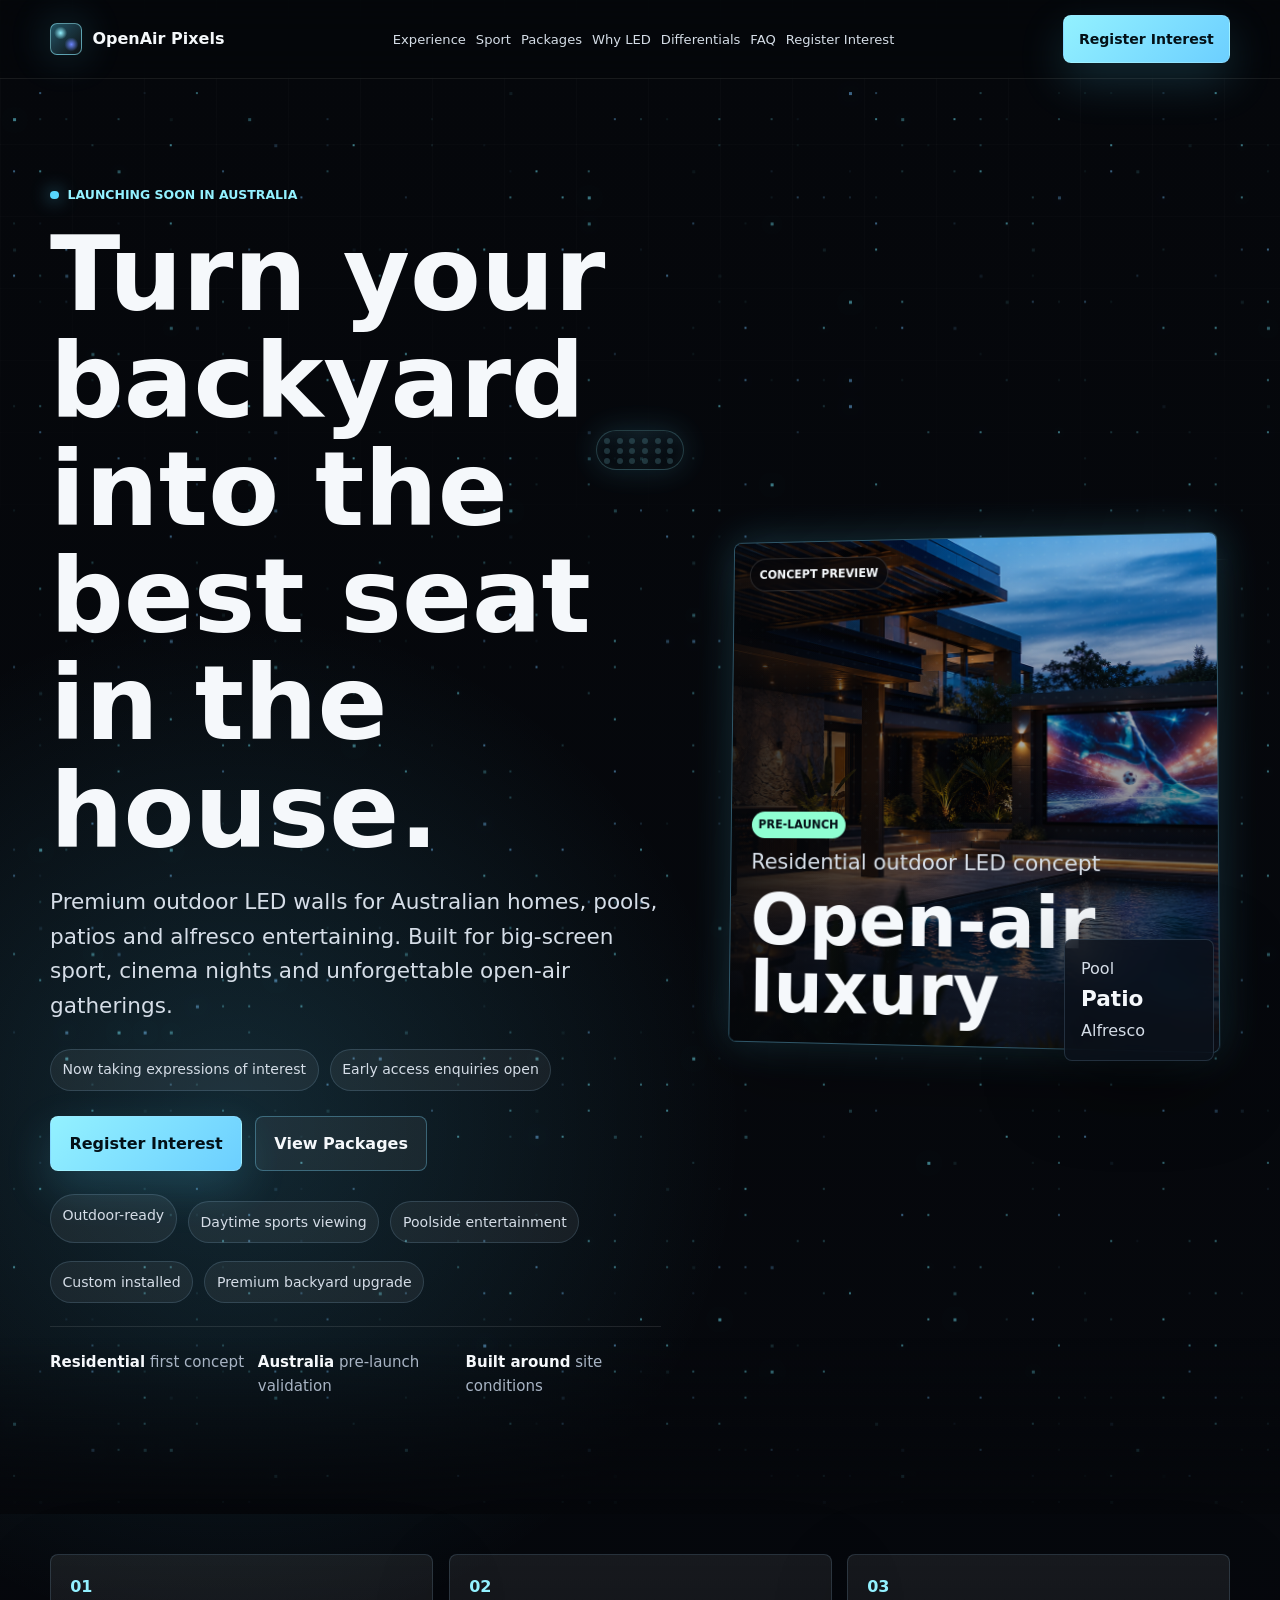
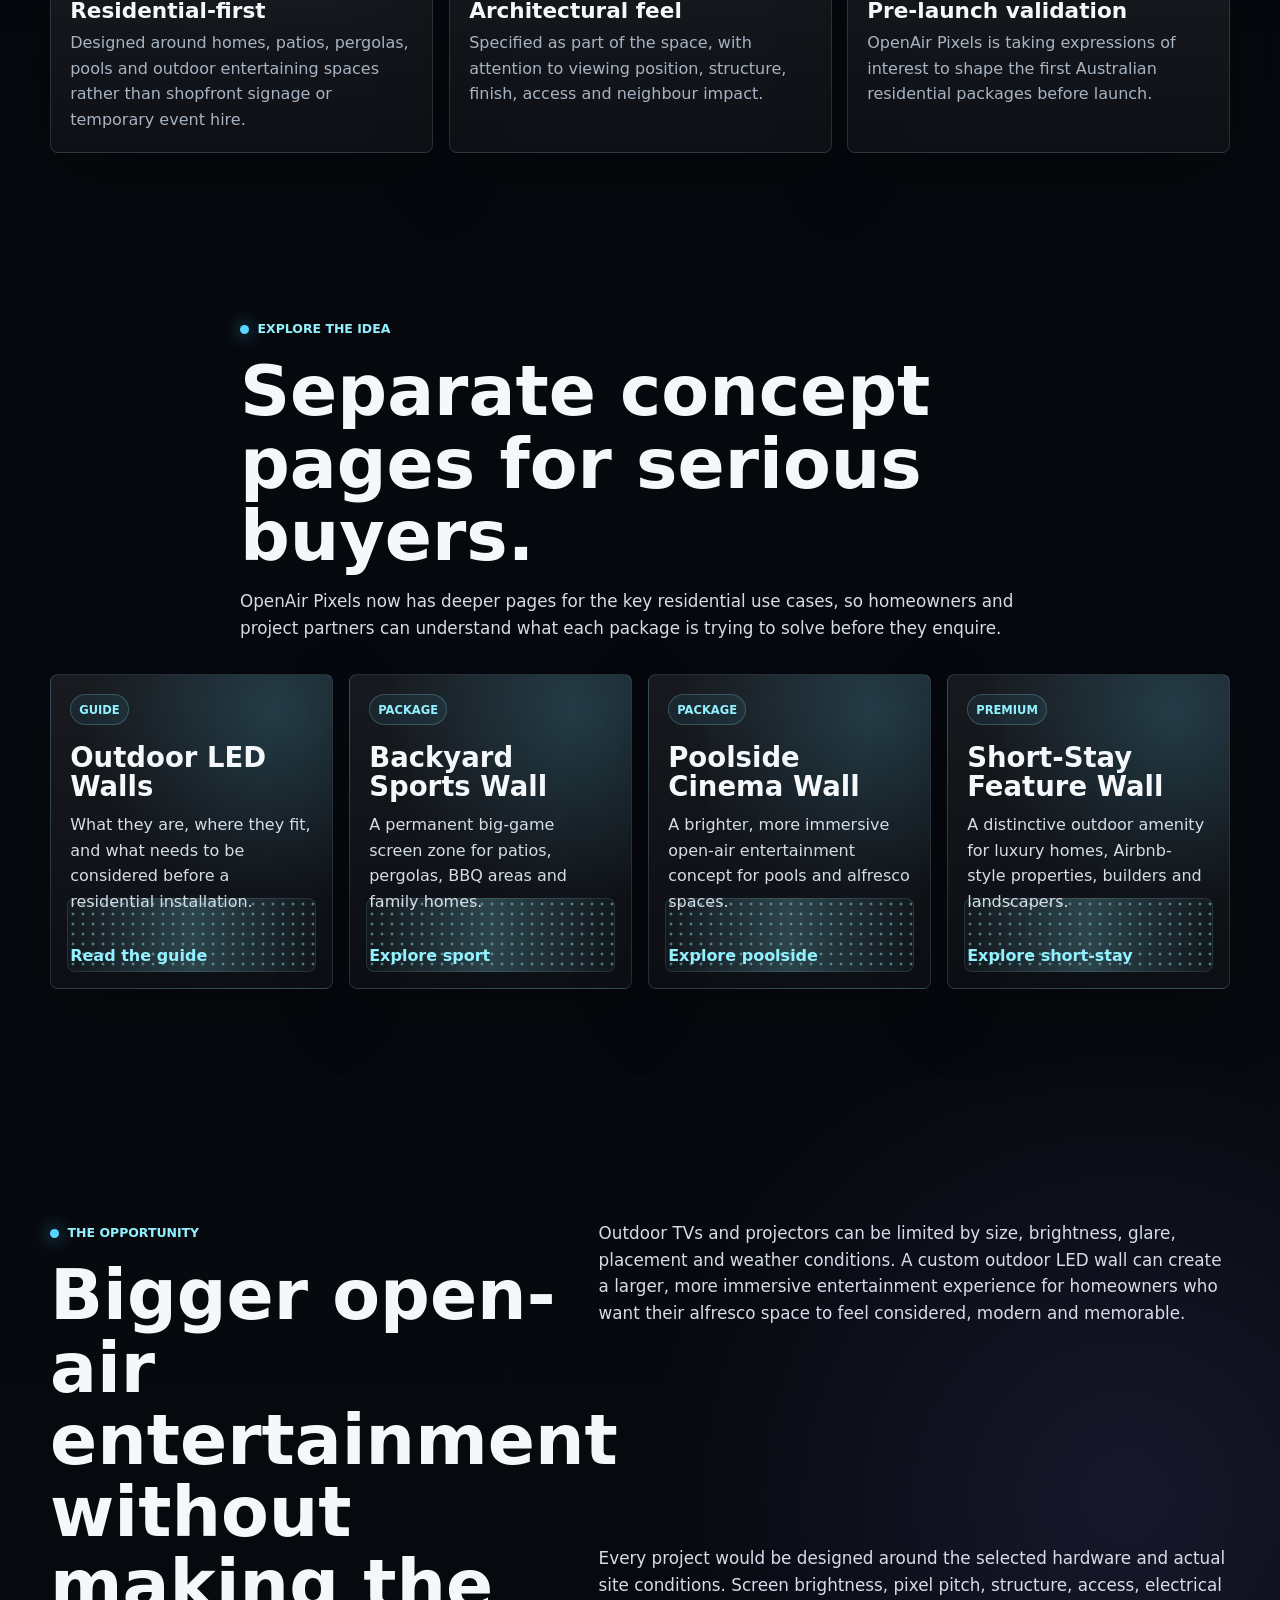
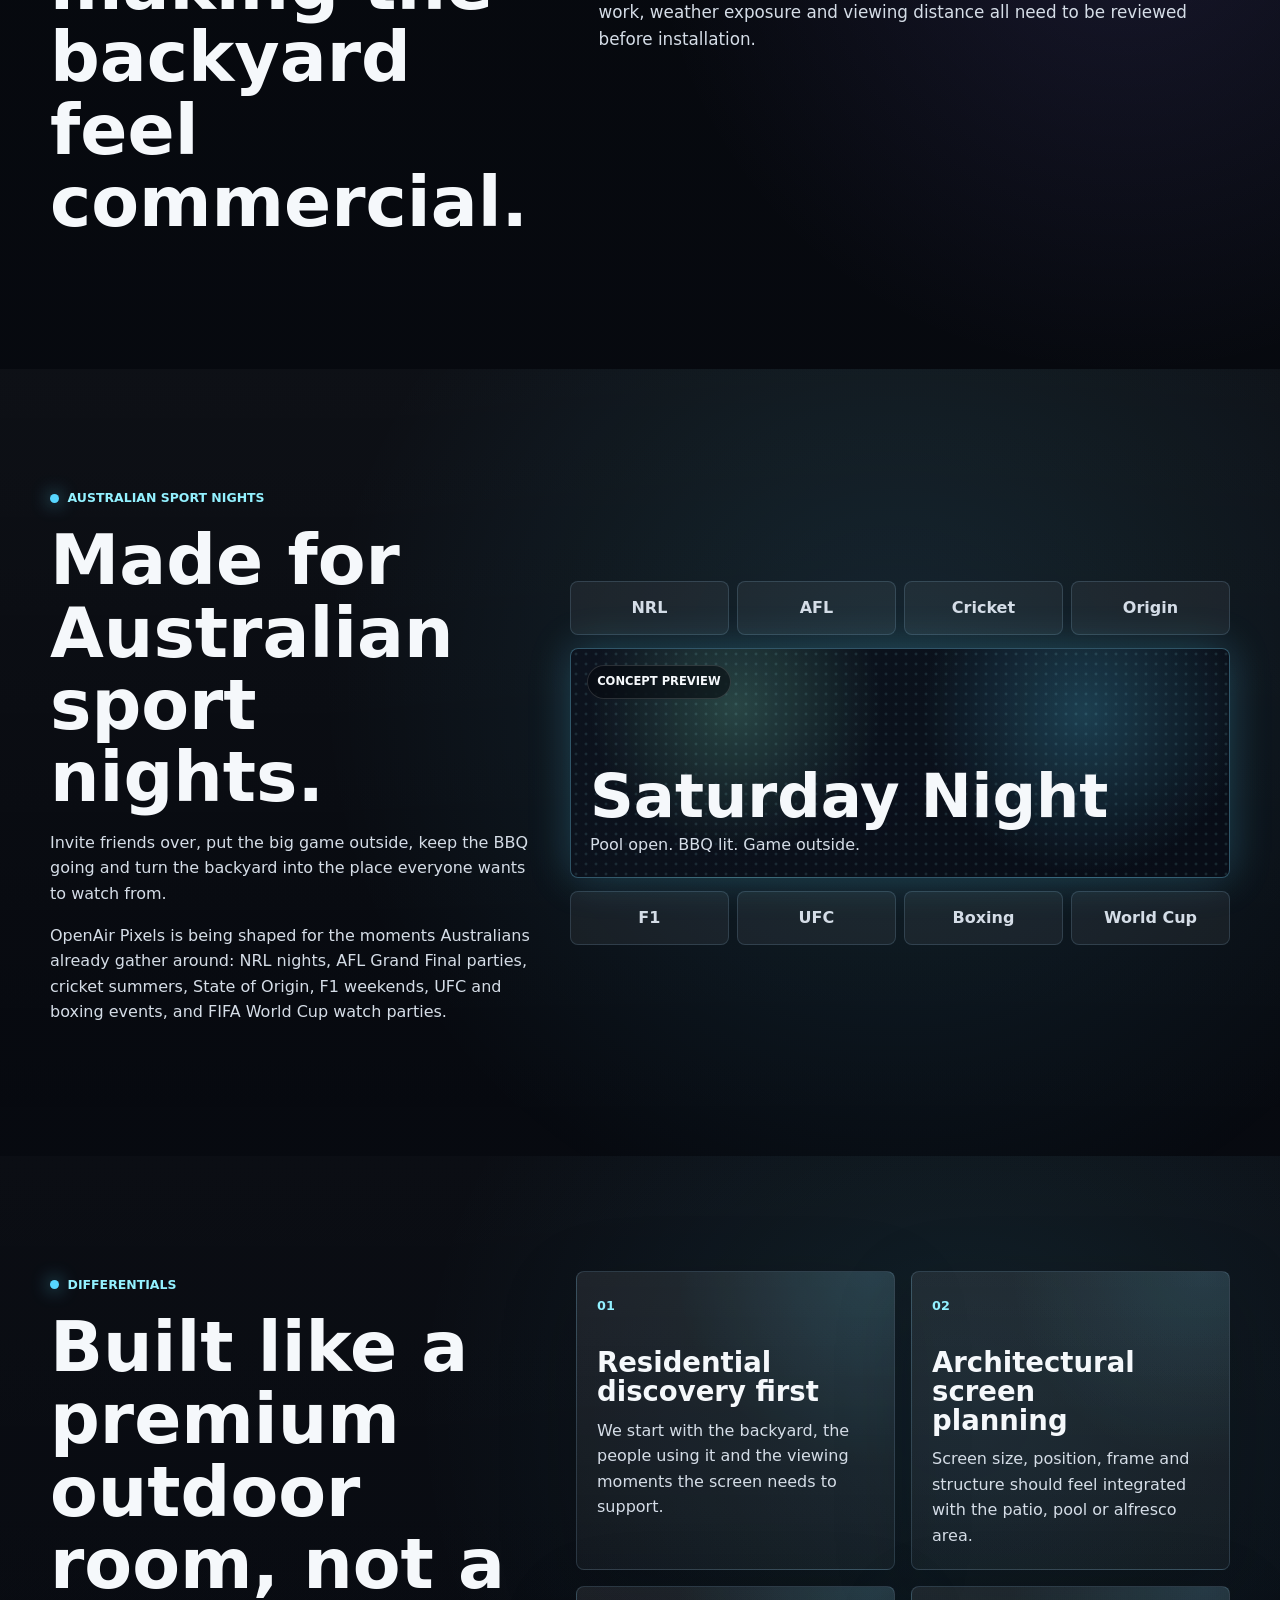
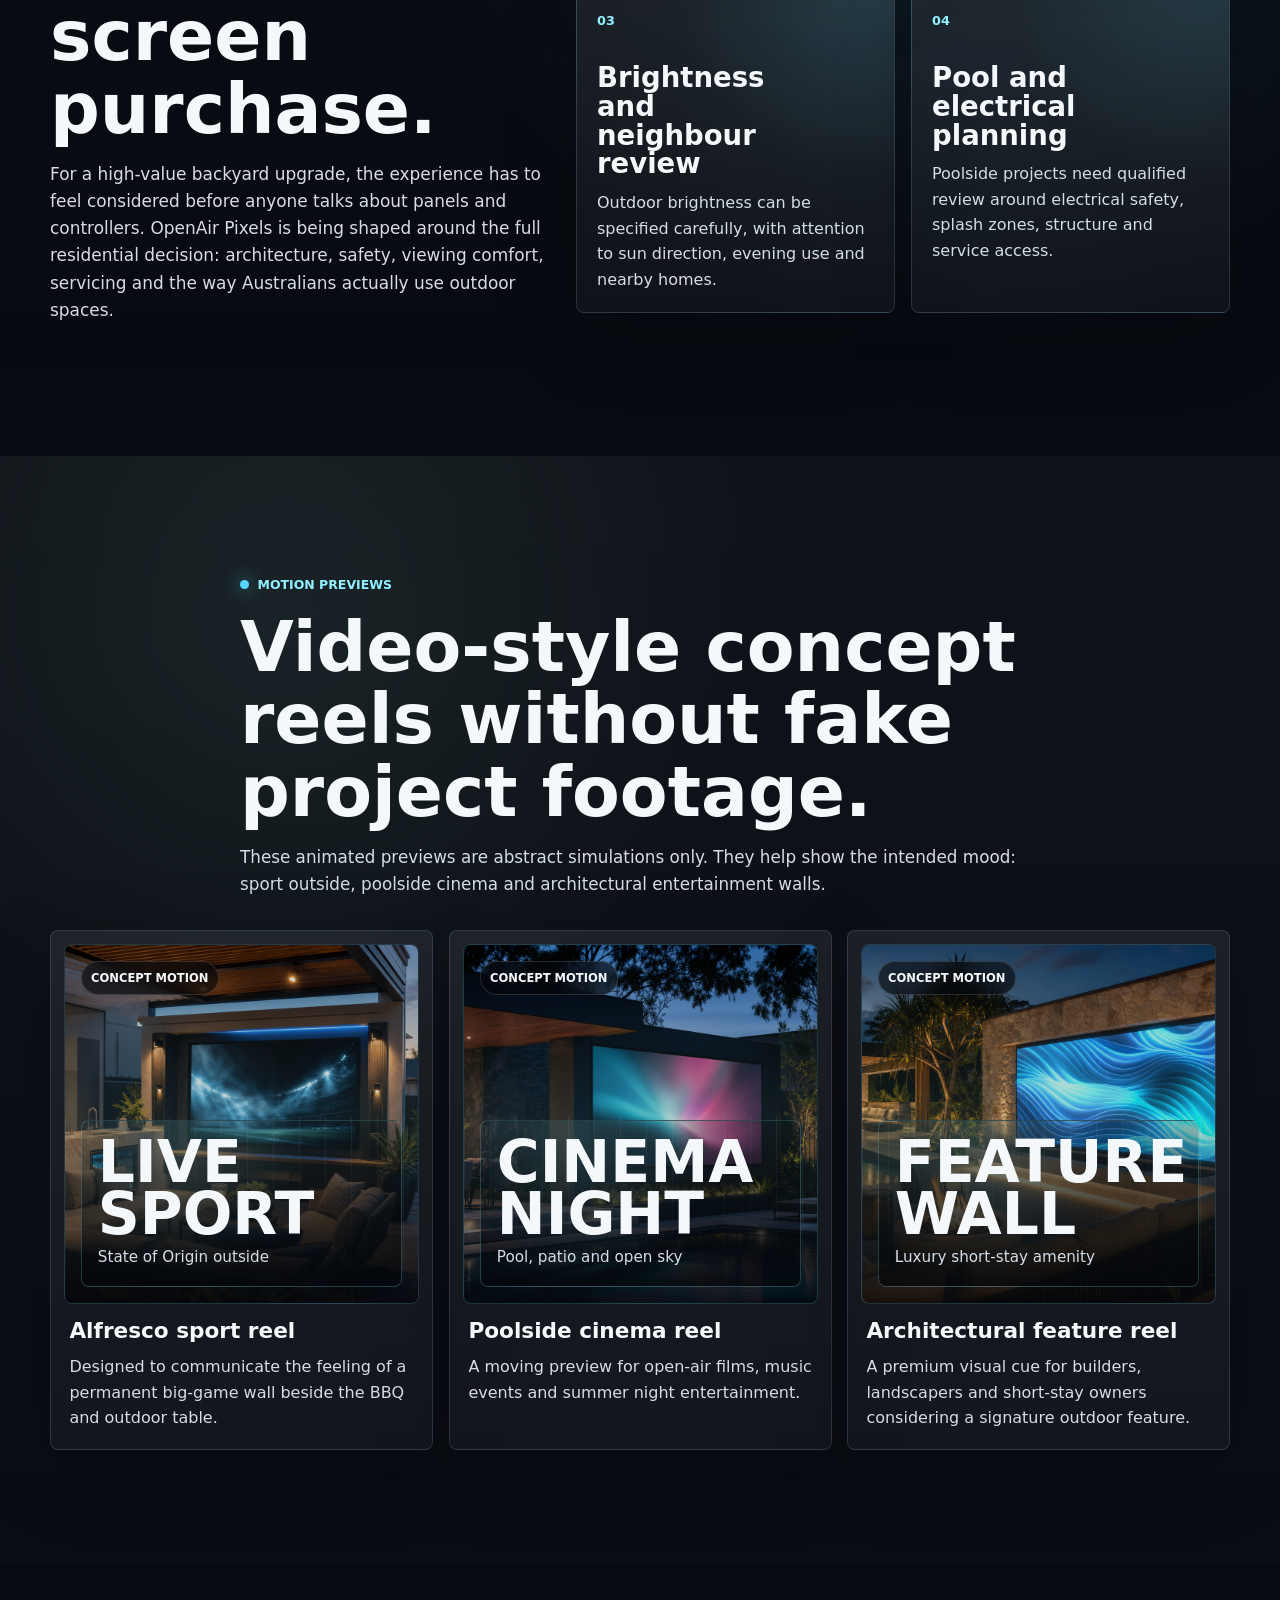
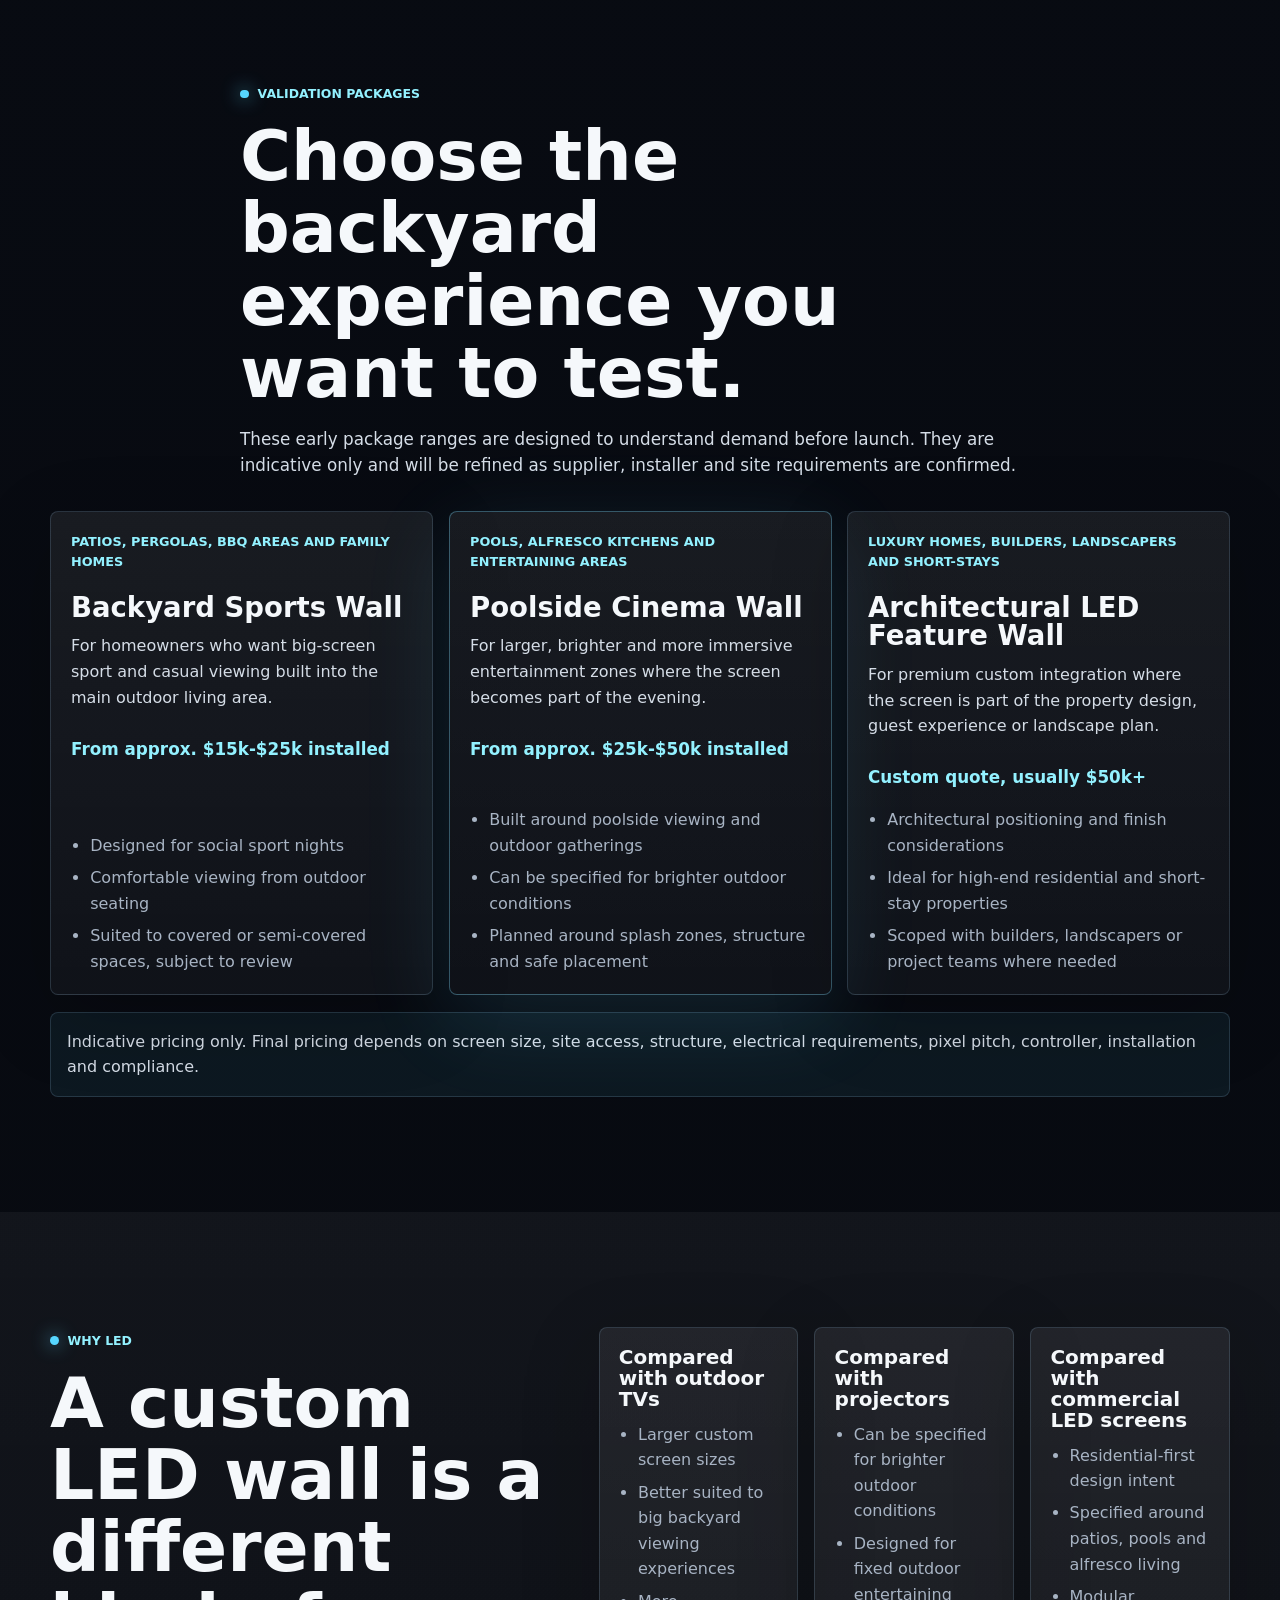
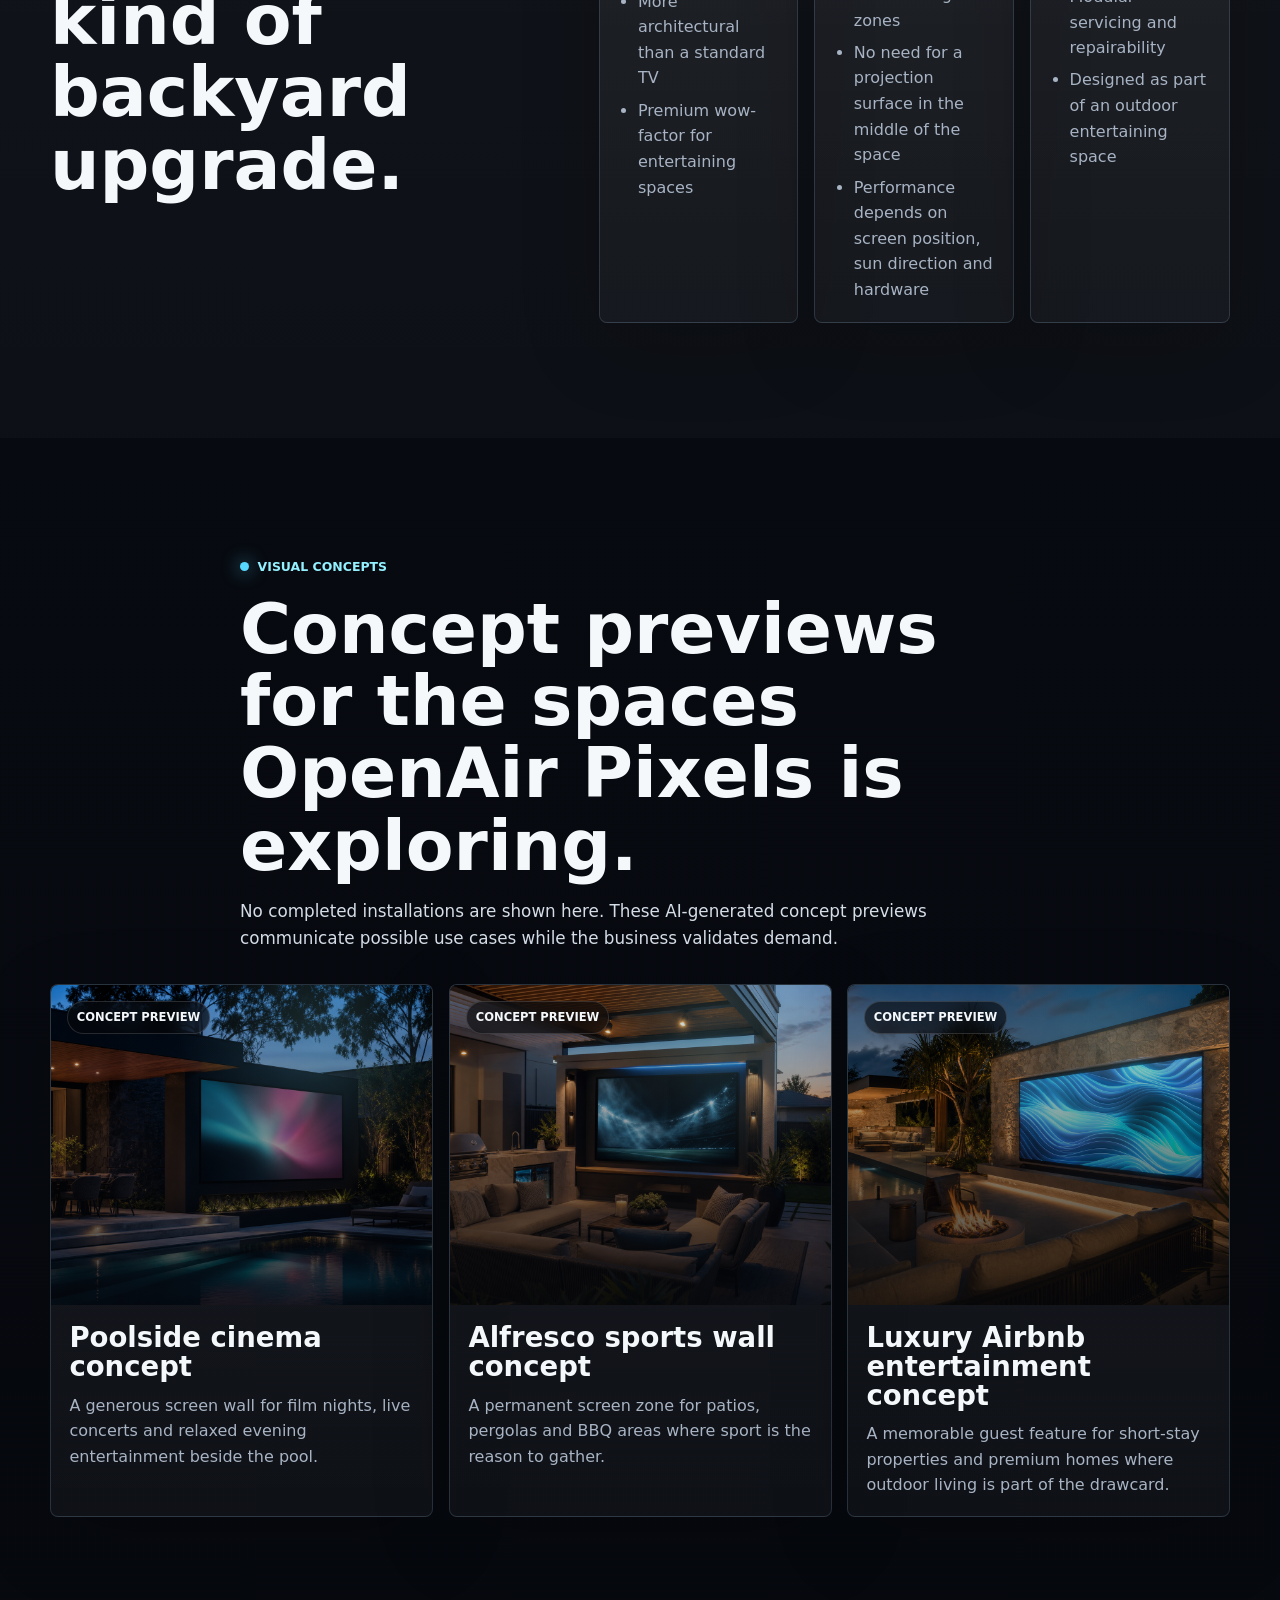
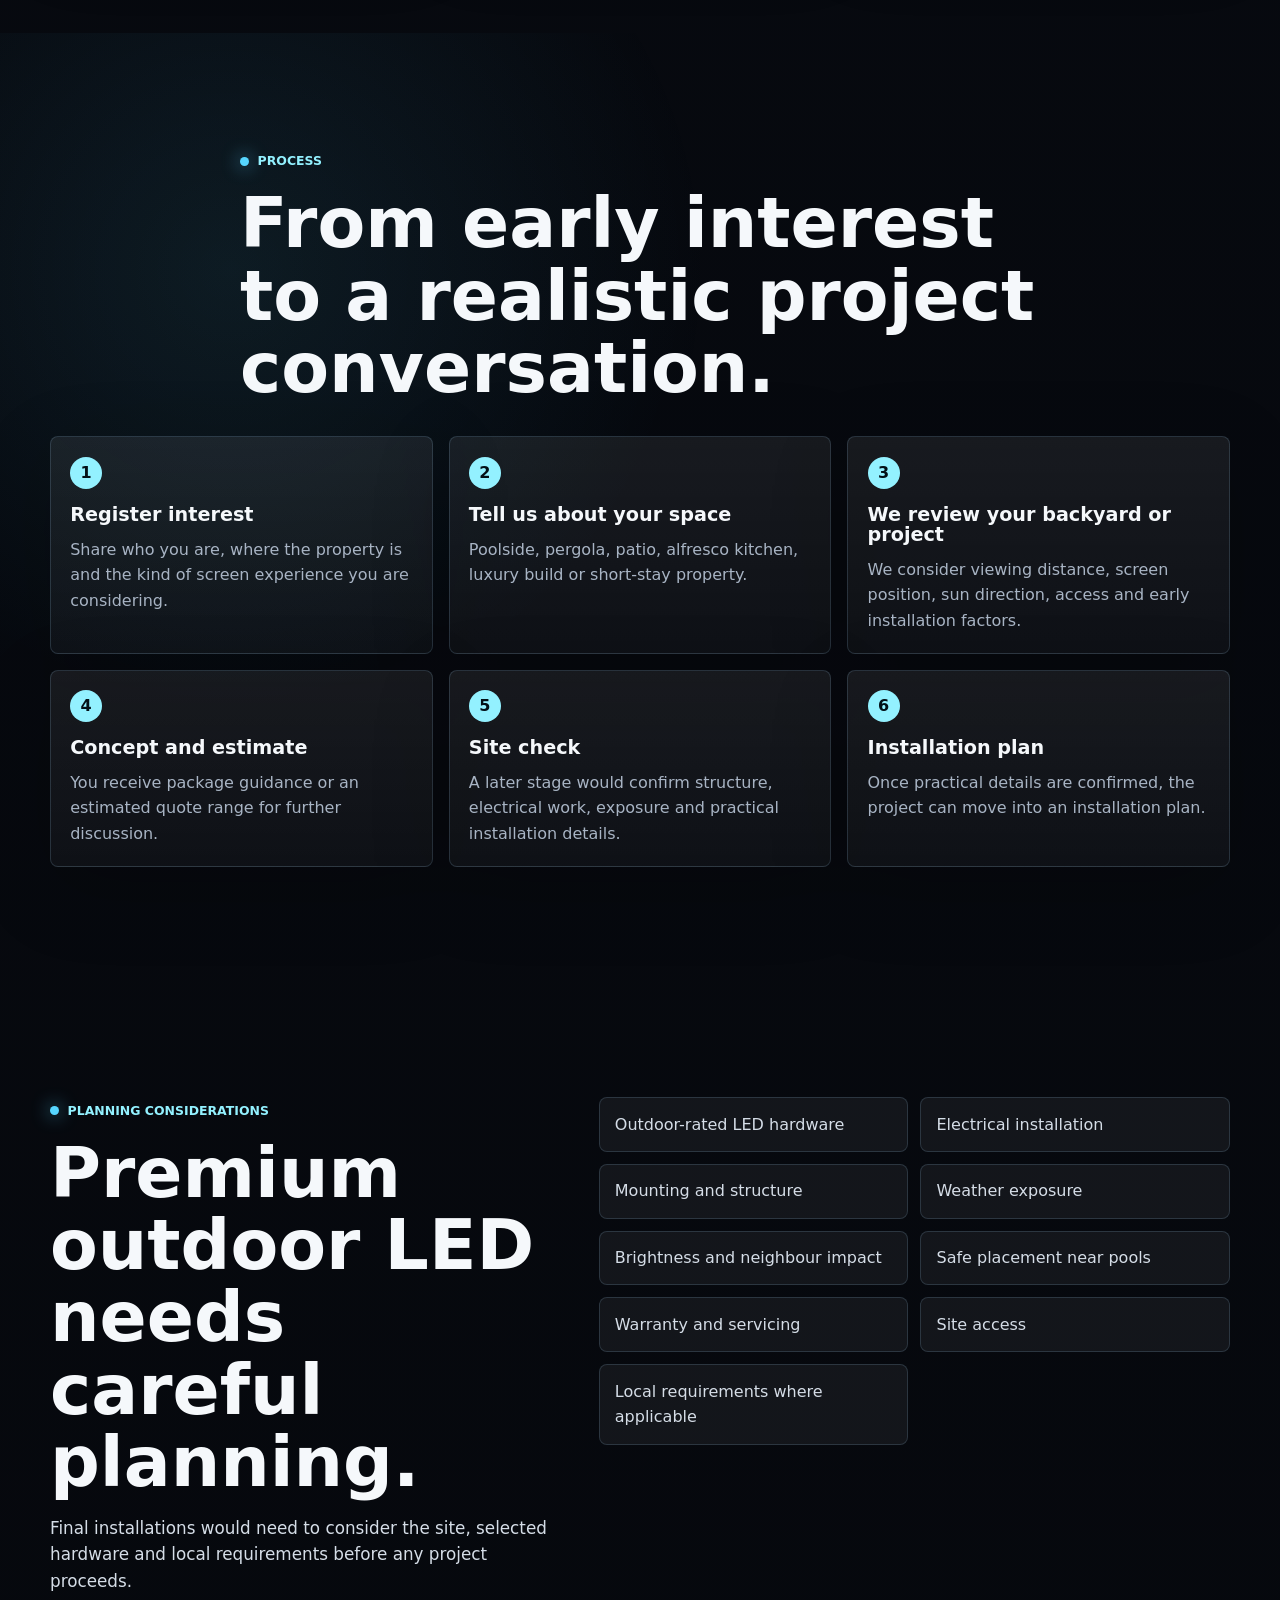
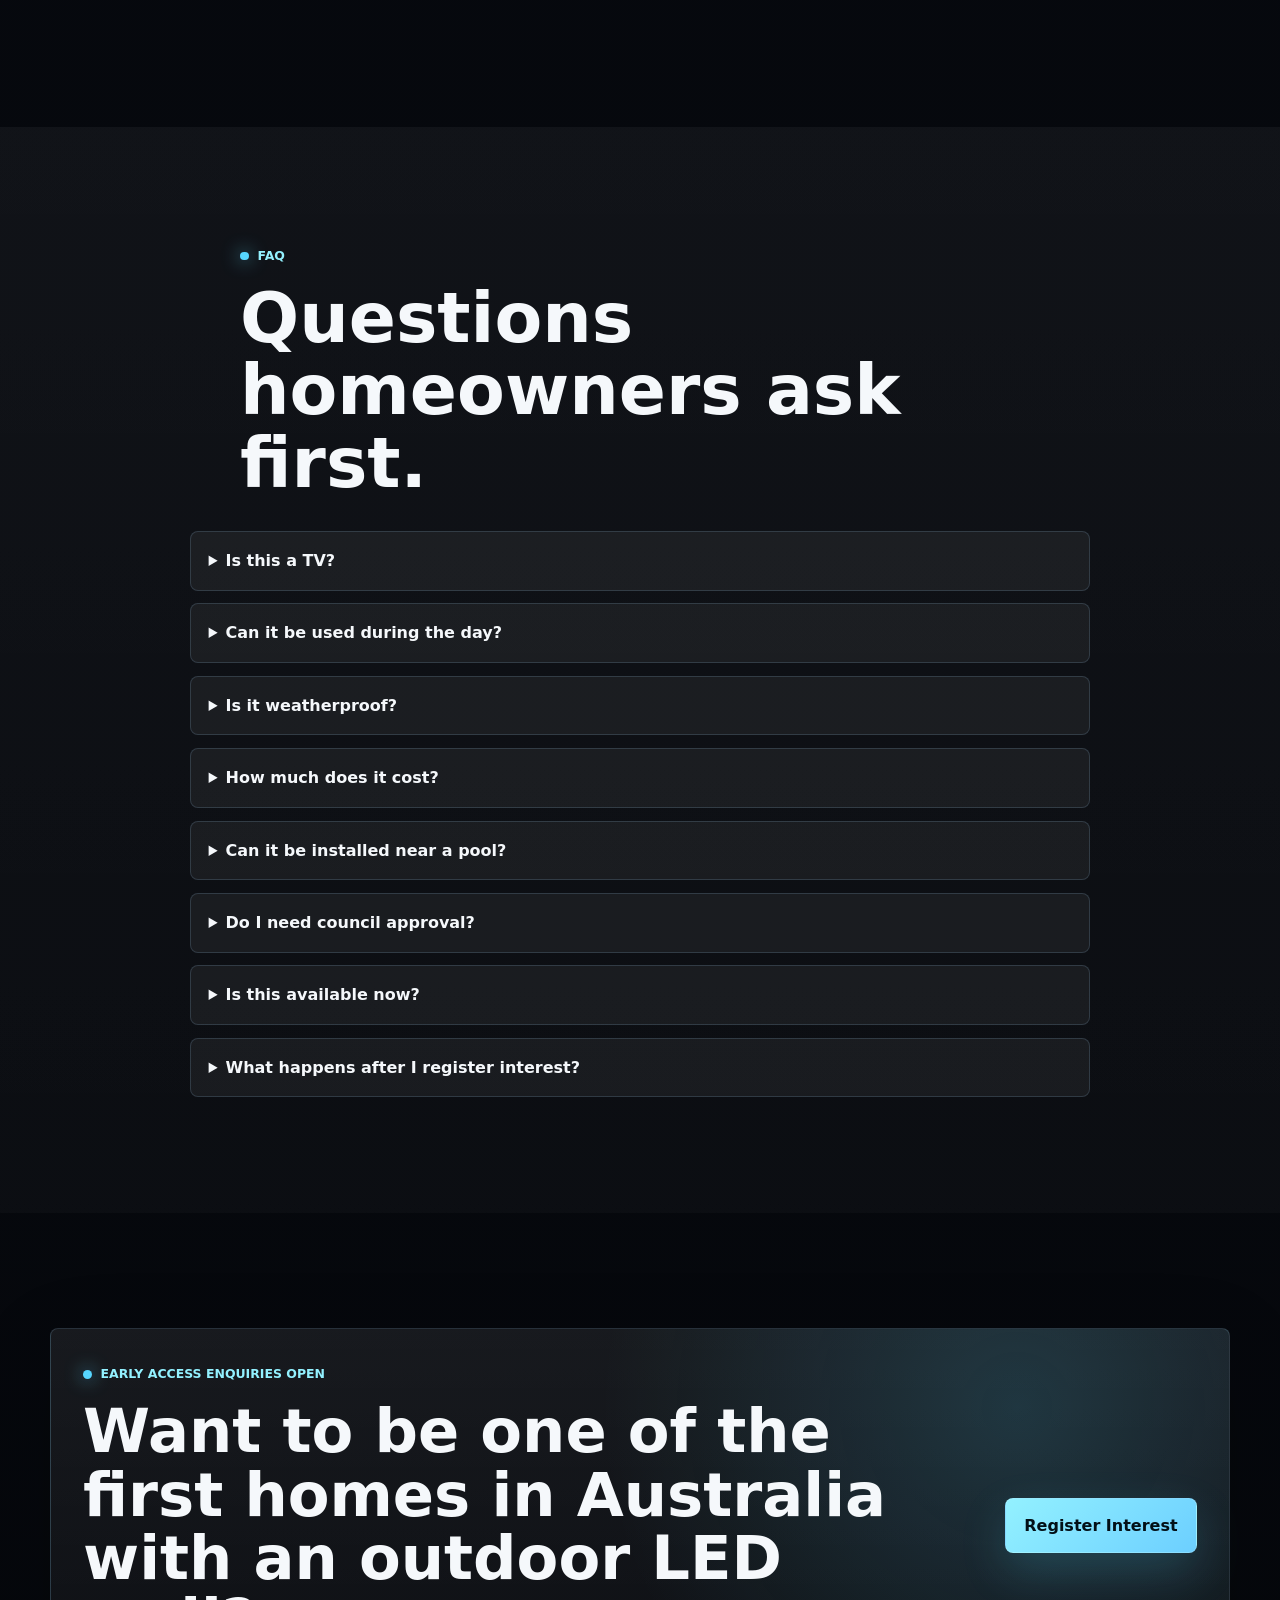
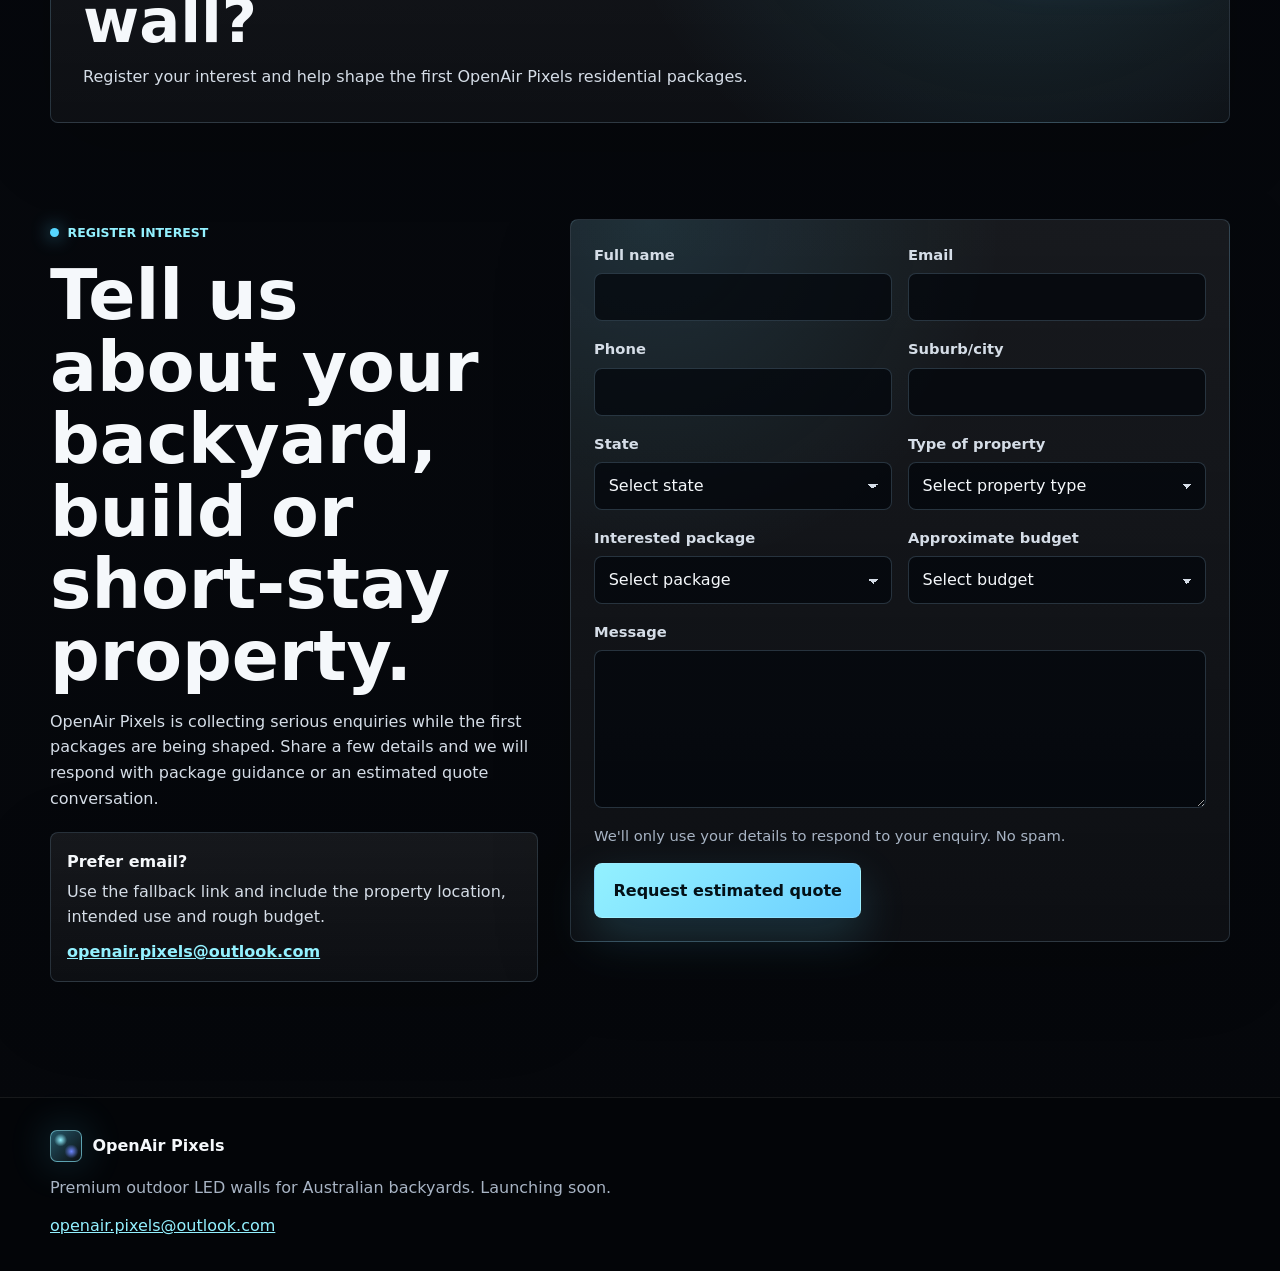
==== commit e97abf68: "Improvements" ====
--- a/index.html
+++ b/index.html
@@ -9,10 +9,15 @@
 </head>
 <body>
   <a class="skip-link" href="#main">Skip to content</a>
+  <div class="cursor-tray" aria-hidden="true">
+    <span></span><span></span><span></span><span></span><span></span><span></span>
+    <span></span><span></span><span></span><span></span><span></span><span></span>
+    <span></span><span></span><span></span><span></span><span></span><span></span>
+  </div>
 
   <header class="site-header" data-header>
     <div class="container header-inner">
-      <a class="brand" href="#top" aria-label="OpenAir Pixels home">
+      <a class="brand" href="index.html" aria-label="OpenAir Pixels home">
         <span class="brand-mark" aria-hidden="true"></span>
         <span>OpenAir Pixels</span>
       </a>
@@ -25,9 +30,10 @@
 
       <nav class="primary-nav" id="primary-navigation" aria-label="Primary navigation">
         <a href="#experience">Experience</a>
-        <a href="#sport">Sport</a>
+        <a href="backyard-sports-wall.html">Sport</a>
         <a href="#packages">Packages</a>
         <a href="#why-led">Why LED</a>
+        <a href="#differentials">Differentials</a>
         <a href="#faq">FAQ</a>
         <a href="#register">Register Interest</a>
       </nav>
@@ -38,6 +44,7 @@
 
   <main id="main">
     <section class="hero section" id="top" aria-labelledby="hero-title">
+      <canvas class="pixel-canvas" id="pixel-canvas" aria-hidden="true"></canvas>
       <div class="container hero-grid">
         <div class="hero-copy">
           <div class="eyebrow">Launching soon in Australia</div>
@@ -61,18 +68,25 @@
             <li>Custom installed</li>
             <li>Premium backyard upgrade</li>
           </ul>
-        </div>
-
-        <div class="hero-visual" aria-label="Abstract concept preview of an outdoor LED wall">
-          <div class="hero-screen">
+
+          <div class="hero-meta" aria-label="Launch details">
+            <span><strong>Residential</strong> first concept</span>
+            <span><strong>Australia</strong> pre-launch validation</span>
+            <span><strong>Built around</strong> site conditions</span>
+          </div>
+        </div>
+
+        <div class="hero-visual hero-visual-premium" aria-label="Concept preview of an outdoor LED wall in a premium backyard">
+          <div class="hero-beam" aria-hidden="true"></div>
+          <figure class="hero-photo">
+            <img src="assets/hero-backyard-led-wall.png" alt="Concept preview of a luxury Australian backyard with a pool, alfresco kitchen and outdoor LED wall" width="1536" height="1024">
             <span class="screen-label">Concept preview</span>
             <div class="screen-content">
-              <span class="score-tag">LIVE</span>
-              <span class="fixture">Origin Night</span>
-              <span class="screen-title">Backyard Sport</span>
-            </div>
-          </div>
-          <div class="pool-line" aria-hidden="true"></div>
+              <span class="score-tag">PRE-LAUNCH</span>
+              <span class="fixture">Residential outdoor LED concept</span>
+              <span class="screen-title">Open-air luxury</span>
+            </div>
+          </figure>
           <div class="patio-card">
             <span>Pool</span>
             <strong>Patio</strong>
@@ -82,19 +96,19 @@
       </div>
     </section>
 
-    <section class="section compact-section" aria-label="Positioning highlights">
+    <section class="section compact-section" aria-label="Positioning highlights" data-reveal>
       <div class="container signal-grid">
-        <article class="signal-card">
+        <article class="signal-card premium-hover" data-tilt>
           <span class="signal-number">01</span>
           <h2>Residential-first</h2>
           <p>Designed around homes, patios, pergolas, pools and outdoor entertaining spaces rather than shopfront signage or temporary event hire.</p>
         </article>
-        <article class="signal-card">
+        <article class="signal-card premium-hover" data-tilt>
           <span class="signal-number">02</span>
           <h2>Architectural feel</h2>
           <p>Specified as part of the space, with attention to viewing position, structure, finish, access and neighbour impact.</p>
         </article>
-        <article class="signal-card">
+        <article class="signal-card premium-hover" data-tilt>
           <span class="signal-number">03</span>
           <h2>Pre-launch validation</h2>
           <p>OpenAir Pixels is taking expressions of interest to shape the first Australian residential packages before launch.</p>
@@ -102,7 +116,45 @@
       </div>
     </section>
 
-    <section class="section" id="experience" aria-labelledby="experience-title">
+    <section class="section idea-section" aria-labelledby="ideas-title" data-reveal>
+      <div class="container section-heading">
+        <div class="eyebrow">Explore the idea</div>
+        <h2 id="ideas-title">Separate concept pages for serious buyers.</h2>
+        <p>OpenAir Pixels now has deeper pages for the key residential use cases, so homeowners and project partners can understand what each package is trying to solve before they enquire.</p>
+      </div>
+
+      <div class="container idea-grid">
+        <a class="idea-card premium-hover" href="outdoor-led-walls.html" data-tilt>
+          <span class="idea-kicker">Guide</span>
+          <h3>Outdoor LED Walls</h3>
+          <p>What they are, where they fit, and what needs to be considered before a residential installation.</p>
+          <span class="text-link">Read the guide</span>
+        </a>
+
+        <a class="idea-card premium-hover" href="backyard-sports-wall.html" data-tilt>
+          <span class="idea-kicker">Package</span>
+          <h3>Backyard Sports Wall</h3>
+          <p>A permanent big-game screen zone for patios, pergolas, BBQ areas and family homes.</p>
+          <span class="text-link">Explore sport</span>
+        </a>
+
+        <a class="idea-card premium-hover" href="poolside-cinema-wall.html" data-tilt>
+          <span class="idea-kicker">Package</span>
+          <h3>Poolside Cinema Wall</h3>
+          <p>A brighter, more immersive open-air entertainment concept for pools and alfresco spaces.</p>
+          <span class="text-link">Explore poolside</span>
+        </a>
+
+        <a class="idea-card premium-hover" href="short-stay-led-wall.html" data-tilt>
+          <span class="idea-kicker">Premium</span>
+          <h3>Short-Stay Feature Wall</h3>
+          <p>A distinctive outdoor amenity for luxury homes, Airbnb-style properties, builders and landscapers.</p>
+          <span class="text-link">Explore short-stay</span>
+        </a>
+      </div>
+    </section>
+
+    <section class="section" id="experience" aria-labelledby="experience-title" data-reveal>
       <div class="container split-layout">
         <div>
           <div class="eyebrow">The opportunity</div>
@@ -115,7 +167,7 @@
       </div>
     </section>
 
-    <section class="section sport-section" id="sport" aria-labelledby="sport-title">
+    <section class="section sport-section" id="sport" aria-labelledby="sport-title" data-reveal>
       <div class="container sport-grid">
         <div class="sport-copy">
           <div class="eyebrow">Australian sport nights</div>
@@ -145,7 +197,92 @@
       </div>
     </section>
 
-    <section class="section" id="packages" aria-labelledby="packages-title">
+    <section class="section differentials-section" id="differentials" aria-labelledby="differentials-title" data-reveal>
+      <div class="container differentials-grid">
+        <div class="differentials-copy">
+          <div class="eyebrow">Differentials</div>
+          <h2 id="differentials-title">Built like a premium outdoor room, not a screen purchase.</h2>
+          <p>For a high-value backyard upgrade, the experience has to feel considered before anyone talks about panels and controllers. OpenAir Pixels is being shaped around the full residential decision: architecture, safety, viewing comfort, servicing and the way Australians actually use outdoor spaces.</p>
+        </div>
+
+        <div class="differential-stack" aria-label="OpenAir Pixels differentiators">
+          <article class="differential-card premium-hover" data-tilt>
+            <span>01</span>
+            <h3>Residential discovery first</h3>
+            <p>We start with the backyard, the people using it and the viewing moments the screen needs to support.</p>
+          </article>
+          <article class="differential-card premium-hover" data-tilt>
+            <span>02</span>
+            <h3>Architectural screen planning</h3>
+            <p>Screen size, position, frame and structure should feel integrated with the patio, pool or alfresco area.</p>
+          </article>
+          <article class="differential-card premium-hover" data-tilt>
+            <span>03</span>
+            <h3>Brightness and neighbour review</h3>
+            <p>Outdoor brightness can be specified carefully, with attention to sun direction, evening use and nearby homes.</p>
+          </article>
+          <article class="differential-card premium-hover" data-tilt>
+            <span>04</span>
+            <h3>Pool and electrical planning</h3>
+            <p>Poolside projects need qualified review around electrical safety, splash zones, structure and service access.</p>
+          </article>
+        </div>
+      </div>
+    </section>
+
+    <section class="section motion-section" id="motion" aria-labelledby="motion-title" data-reveal>
+      <div class="container section-heading">
+        <div class="eyebrow">Motion previews</div>
+        <h2 id="motion-title">Video-style concept reels without fake project footage.</h2>
+        <p>These animated previews are abstract simulations only. They help show the intended mood: sport outside, poolside cinema and architectural entertainment walls.</p>
+      </div>
+
+      <div class="container motion-grid">
+        <article class="motion-card premium-hover" data-tilt>
+          <div class="motion-frame sport-motion" role="img" aria-label="Animated concept preview for an alfresco sports wall">
+            <img src="assets/alfresco-sports-wall.png" alt="" loading="lazy" width="1536" height="1024">
+            <span class="motion-label">Concept motion</span>
+            <div class="motion-screen">
+              <strong>LIVE SPORT</strong>
+              <small>State of Origin outside</small>
+            </div>
+            <div class="motion-scan"></div>
+          </div>
+          <h3>Alfresco sport reel</h3>
+          <p>Designed to communicate the feeling of a permanent big-game wall beside the BBQ and outdoor table.</p>
+        </article>
+
+        <article class="motion-card premium-hover" data-tilt>
+          <div class="motion-frame pool-motion" role="img" aria-label="Animated concept preview for a poolside cinema wall">
+            <img src="assets/poolside-cinema-wall.png" alt="" loading="lazy" width="1536" height="1024">
+            <span class="motion-label">Concept motion</span>
+            <div class="motion-screen">
+              <strong>CINEMA NIGHT</strong>
+              <small>Pool, patio and open sky</small>
+            </div>
+            <div class="motion-scan"></div>
+          </div>
+          <h3>Poolside cinema reel</h3>
+          <p>A moving preview for open-air films, music events and summer night entertainment.</p>
+        </article>
+
+        <article class="motion-card premium-hover" data-tilt>
+          <div class="motion-frame luxury-motion" role="img" aria-label="Animated concept preview for a luxury short-stay LED feature wall">
+            <img src="assets/short-stay-feature-wall.png" alt="" loading="lazy" width="1536" height="1024">
+            <span class="motion-label">Concept motion</span>
+            <div class="motion-screen">
+              <strong>FEATURE WALL</strong>
+              <small>Luxury short-stay amenity</small>
+            </div>
+            <div class="motion-scan"></div>
+          </div>
+          <h3>Architectural feature reel</h3>
+          <p>A premium visual cue for builders, landscapers and short-stay owners considering a signature outdoor feature.</p>
+        </article>
+      </div>
+    </section>
+
+    <section class="section" id="packages" aria-labelledby="packages-title" data-reveal>
       <div class="container section-heading">
         <div class="eyebrow">Validation packages</div>
         <h2 id="packages-title">Choose the backyard experience you want to test.</h2>
@@ -153,7 +290,7 @@
       </div>
 
       <div class="container package-grid">
-        <article class="package-card">
+        <article class="package-card premium-hover" data-tilt>
           <div class="package-topline">Patios, pergolas, BBQ areas and family homes</div>
           <h3>Backyard Sports Wall</h3>
           <p>For homeowners who want big-screen sport and casual viewing built into the main outdoor living area.</p>
@@ -165,7 +302,7 @@
           </ul>
         </article>
 
-        <article class="package-card featured-package">
+        <article class="package-card featured-package premium-hover" data-tilt>
           <div class="package-topline">Pools, alfresco kitchens and entertaining areas</div>
           <h3>Poolside Cinema Wall</h3>
           <p>For larger, brighter and more immersive entertainment zones where the screen becomes part of the evening.</p>
@@ -177,7 +314,7 @@
           </ul>
         </article>
 
-        <article class="package-card">
+        <article class="package-card premium-hover" data-tilt>
           <div class="package-topline">Luxury homes, builders, landscapers and short-stays</div>
           <h3>Architectural LED Feature Wall</h3>
           <p>For premium custom integration where the screen is part of the property design, guest experience or landscape plan.</p>
@@ -195,7 +332,7 @@
       </div>
     </section>
 
-    <section class="section alt-section" id="why-led" aria-labelledby="why-led-title">
+    <section class="section alt-section" id="why-led" aria-labelledby="why-led-title" data-reveal>
       <div class="container split-layout">
         <div>
           <div class="eyebrow">Why LED</div>
@@ -233,16 +370,17 @@
       </div>
     </section>
 
-    <section class="section" aria-labelledby="concepts-title">
+    <section class="section" aria-labelledby="concepts-title" data-reveal>
       <div class="container section-heading">
         <div class="eyebrow">Visual concepts</div>
         <h2 id="concepts-title">Concept previews for the spaces OpenAir Pixels is exploring.</h2>
-        <p>No completed installations are shown here. These are abstract visual previews to communicate possible use cases while the business validates demand.</p>
+        <p>No completed installations are shown here. These AI-generated concept previews communicate possible use cases while the business validates demand.</p>
       </div>
 
       <div class="container concept-grid">
-        <article class="concept-card">
-          <div class="concept-art pool-concept" aria-hidden="true">
+        <article class="concept-card premium-hover" data-tilt>
+          <div class="concept-art image-concept pool-concept">
+            <img src="assets/poolside-cinema-wall.png" alt="Concept preview of a poolside outdoor LED cinema wall in a modern Australian backyard" loading="lazy" width="1536" height="1024">
             <span>Concept preview</span>
           </div>
           <div class="concept-copy">
@@ -251,8 +389,9 @@
           </div>
         </article>
 
-        <article class="concept-card">
-          <div class="concept-art sport-concept" aria-hidden="true">
+        <article class="concept-card premium-hover" data-tilt>
+          <div class="concept-art image-concept sport-concept">
+            <img src="assets/alfresco-sports-wall.png" alt="Concept preview of an alfresco sports wall with outdoor kitchen and patio seating" loading="lazy" width="1536" height="1024">
             <span>Concept preview</span>
           </div>
           <div class="concept-copy">
@@ -261,8 +400,9 @@
           </div>
         </article>
 
-        <article class="concept-card">
-          <div class="concept-art luxury-concept" aria-hidden="true">
+        <article class="concept-card premium-hover" data-tilt>
+          <div class="concept-art image-concept luxury-concept">
+            <img src="assets/short-stay-feature-wall.png" alt="Concept preview of a luxury short-stay outdoor LED feature wall with pool and fire pit" loading="lazy" width="1536" height="1024">
             <span>Concept preview</span>
           </div>
           <div class="concept-copy">
@@ -273,7 +413,7 @@
       </div>
     </section>
 
-    <section class="section process-section" aria-labelledby="process-title">
+    <section class="section process-section" aria-labelledby="process-title" data-reveal>
       <div class="container section-heading">
         <div class="eyebrow">Process</div>
         <h2 id="process-title">From early interest to a realistic project conversation.</h2>
@@ -313,7 +453,7 @@
       </div>
     </section>
 
-    <section class="section" aria-labelledby="trust-title">
+    <section class="section" aria-labelledby="trust-title" data-reveal>
       <div class="container split-layout trust-layout">
         <div>
           <div class="eyebrow">Planning considerations</div>
@@ -334,7 +474,7 @@
       </div>
     </section>
 
-    <section class="section alt-section" id="faq" aria-labelledby="faq-title">
+    <section class="section alt-section" id="faq" aria-labelledby="faq-title" data-reveal>
       <div class="container section-heading">
         <div class="eyebrow">FAQ</div>
         <h2 id="faq-title">Questions homeowners ask first.</h2>
@@ -376,7 +516,7 @@
       </div>
     </section>
 
-    <section class="section final-cta" aria-labelledby="final-cta-title">
+    <section class="section final-cta" aria-labelledby="final-cta-title" data-reveal>
       <div class="container cta-panel">
         <div>
           <div class="eyebrow">Early access enquiries open</div>
@@ -387,7 +527,7 @@
       </div>
     </section>
 
-    <section class="section register-section" id="register" aria-labelledby="register-title">
+    <section class="section register-section" id="register" aria-labelledby="register-title" data-reveal>
       <div class="container form-layout">
         <div class="form-intro">
           <div class="eyebrow">Register interest</div>
@@ -396,13 +536,15 @@
           <div class="fallback-card">
             <strong>Prefer email?</strong>
             <p>Use the fallback link and include the property location, intended use and rough budget.</p>
-            <a id="mailto-fallback" href="mailto:hello@openairpixels.com.au">hello@openairpixels.com.au</a>
-          </div>
-        </div>
-
-        <!-- Replace YOUR_FORM_ID with the real Formspree form ID before collecting live leads. -->
-        <form class="lead-form" id="lead-form" method="POST" action="https://formspree.io/f/YOUR_FORM_ID" novalidate>
+            <a id="mailto-fallback" href="mailto:openair.pixels@outlook.com">openair.pixels@outlook.com</a>
+          </div>
+        </div>
+
+        <!-- Static email endpoint. First submission may require confirming openair.pixels@outlook.com with FormSubmit. Do not place SMTP credentials in frontend code. -->
+        <form class="lead-form" id="lead-form" method="POST" action="https://formsubmit.co/openair.pixels@outlook.com">
           <input type="hidden" name="lead_source" value="OpenAir Pixels landing page">
+          <input type="hidden" name="_subject" value="New OpenAir Pixels expression of interest">
+          <input type="hidden" name="_template" value="table">
 
           <div class="form-grid">
             <div class="field">
@@ -492,12 +634,12 @@
 
   <footer class="site-footer">
     <div class="container footer-inner">
-      <a class="brand" href="#top" aria-label="OpenAir Pixels home">
+      <a class="brand" href="index.html" aria-label="OpenAir Pixels home">
         <span class="brand-mark" aria-hidden="true"></span>
         <span>OpenAir Pixels</span>
       </a>
       <p>Premium outdoor LED walls for Australian backyards. Launching soon.</p>
-      <a href="mailto:hello@openairpixels.com.au">hello@openairpixels.com.au</a>
+      <a href="mailto:openair.pixels@outlook.com">openair.pixels@outlook.com</a>
     </div>
   </footer>
 
--- a/styles.css
+++ b/styles.css
@@ -48,6 +48,50 @@
   overflow: hidden;
 }
 
+.cursor-tray {
+  position: fixed;
+  top: 0;
+  left: 0;
+  z-index: 80;
+  display: none;
+  grid-template-columns: repeat(6, 1fr);
+  gap: 4px;
+  width: 88px;
+  height: 40px;
+  padding: 7px;
+  pointer-events: none;
+  background:
+    linear-gradient(180deg, rgba(8, 16, 24, 0.82), rgba(3, 8, 13, 0.48)),
+    radial-gradient(circle at 50% 0%, rgba(147, 241, 255, 0.26), transparent 72%);
+  border: 1px solid rgba(147, 241, 255, 0.26);
+  border-radius: 999px;
+  box-shadow: 0 0 30px rgba(87, 214, 255, 0.18), inset 0 0 18px rgba(147, 241, 255, 0.08);
+  opacity: 0.88;
+  will-change: transform;
+}
+
+.cursor-tray span {
+  display: block;
+  width: 6px;
+  height: 6px;
+  background: rgba(147, 241, 255, 0.2);
+  border-radius: 999px;
+  box-shadow: 0 0 0 rgba(87, 214, 255, 0);
+  animation: trayPixel 1.6s ease-in-out infinite;
+}
+
+.cursor-tray span:nth-child(3n) {
+  animation-delay: 0.18s;
+}
+
+.cursor-tray span:nth-child(4n) {
+  animation-delay: 0.34s;
+}
+
+.cursor-tray span:nth-child(5n) {
+  animation-delay: 0.52s;
+}
+
 body::before {
   position: fixed;
   inset: 0;
@@ -103,17 +147,17 @@
 h1 {
   max-width: 780px;
   margin-bottom: 1.25rem;
-  font-size: clamp(3.1rem, 10vw, 6.9rem);
+  font-size: 3.1rem;
 }
 
 h2 {
   margin-bottom: 1rem;
-  font-size: clamp(2.2rem, 7vw, 4.5rem);
+  font-size: 2.2rem;
 }
 
 h3 {
   margin-bottom: 0.75rem;
-  font-size: clamp(1.25rem, 3vw, 1.75rem);
+  font-size: 1.25rem;
 }
 
 p {
@@ -202,18 +246,19 @@
 .primary-nav {
   display: none;
   align-items: center;
-  gap: 1.1rem;
+  gap: 0.62rem;
 }
 
 .primary-nav a {
   color: var(--muted-strong);
-  font-size: 0.9rem;
+  font-size: 0.82rem;
   text-decoration: none;
   transition: color 180ms ease;
 }
 
 .primary-nav a:hover,
-.primary-nav a:focus-visible {
+.primary-nav a:focus-visible,
+.primary-nav a[aria-current="page"] {
   color: var(--text);
 }
 
@@ -294,6 +339,44 @@
   font-size: 0.88rem;
 }
 
+.premium-hover {
+  --tilt-x: 0deg;
+  --tilt-y: 0deg;
+  --glow-x: 50%;
+  --glow-y: 0%;
+  position: relative;
+  overflow: hidden;
+  transform: perspective(900px) rotateX(var(--tilt-x)) rotateY(var(--tilt-y));
+  transform-style: preserve-3d;
+  transition: transform 220ms ease, border-color 220ms ease, box-shadow 220ms ease;
+}
+
+.premium-hover::after {
+  position: absolute;
+  inset: 0;
+  pointer-events: none;
+  content: "";
+  background: radial-gradient(circle at var(--glow-x) var(--glow-y), rgba(147, 241, 255, 0.18), transparent 38%);
+  opacity: 0;
+  transition: opacity 220ms ease;
+}
+
+.premium-hover:hover::after,
+.premium-hover:focus-visible::after {
+  opacity: 1;
+}
+
+.js-enabled [data-reveal] {
+  opacity: 0;
+  transform: translateY(22px);
+  transition: opacity 700ms ease, transform 700ms ease;
+}
+
+.js-enabled [data-reveal].is-visible {
+  opacity: 1;
+  transform: translateY(0);
+}
+
 :focus-visible {
   outline: 3px solid rgba(147, 241, 255, 0.78);
   outline-offset: 3px;
@@ -305,6 +388,16 @@
   min-height: calc(100svh - var(--header-height));
   padding-top: clamp(4rem, 8vw, 7rem);
   overflow: hidden;
+}
+
+.pixel-canvas {
+  position: absolute;
+  inset: 0;
+  width: 100%;
+  height: 100%;
+  pointer-events: none;
+  opacity: 0.72;
+  mix-blend-mode: screen;
 }
 
 .hero::after {
@@ -334,7 +427,7 @@
   font-size: 0.78rem;
   font-weight: 780;
   text-transform: uppercase;
-  letter-spacing: 0.08em;
+  letter-spacing: 0;
 }
 
 .eyebrow::before {
@@ -350,7 +443,7 @@
   max-width: 760px;
   margin-bottom: 1.6rem;
   color: var(--muted-strong);
-  font-size: clamp(1.08rem, 2.5vw, 1.35rem);
+  font-size: 1.08rem;
 }
 
 .launch-row,
@@ -388,6 +481,25 @@
   padding: 0.55rem 0.72rem;
 }
 
+.hero-meta {
+  display: grid;
+  gap: 0.75rem;
+  max-width: 690px;
+  padding-top: 1.45rem;
+  margin-top: 1.45rem;
+  border-top: 1px solid rgba(255, 255, 255, 0.1);
+}
+
+.hero-meta span {
+  color: var(--muted);
+  font-size: 0.94rem;
+}
+
+.hero-meta strong {
+  color: var(--text);
+  font-weight: 800;
+}
+
 .hero-actions {
   display: flex;
   flex-wrap: wrap;
@@ -398,6 +510,30 @@
   position: relative;
   min-height: 410px;
   padding: 1rem;
+}
+
+.hero-visual-premium::before {
+  position: absolute;
+  inset: 2.5rem 0 auto auto;
+  width: 68%;
+  height: 1px;
+  content: "";
+  background: linear-gradient(90deg, transparent, rgba(147, 241, 255, 0.8), transparent);
+  box-shadow: 0 0 24px rgba(87, 214, 255, 0.45);
+}
+
+.hero-beam {
+  position: absolute;
+  inset: 12% 6% auto 18%;
+  height: 54%;
+  pointer-events: none;
+  background:
+    linear-gradient(100deg, transparent, rgba(147, 241, 255, 0.18), transparent 56%),
+    repeating-linear-gradient(90deg, transparent 0 22px, rgba(147, 241, 255, 0.08) 23px 24px);
+  filter: blur(0.2px);
+  transform: skewY(-8deg);
+  opacity: 0.72;
+  animation: beamSweep 7s ease-in-out infinite;
 }
 
 .hero-screen {
@@ -412,6 +548,52 @@
   border-radius: var(--radius-lg);
   box-shadow: var(--shadow), var(--glow);
   transform: perspective(950px) rotateY(-7deg) rotateX(2deg);
+}
+
+.hero-photo {
+  position: relative;
+  min-height: 510px;
+  margin: 0;
+  overflow: hidden;
+  background: #07101a;
+  border: 1px solid var(--border-strong);
+  border-radius: var(--radius-lg);
+  box-shadow: var(--shadow), var(--glow);
+  transform: perspective(950px) rotateY(-5deg) rotateX(2deg);
+}
+
+.hero-photo img {
+  position: absolute;
+  inset: 0;
+  width: 100%;
+  height: 100%;
+  object-fit: cover;
+  filter: saturate(1.04) contrast(1.03);
+}
+
+.hero-photo::before {
+  position: absolute;
+  inset: 0;
+  z-index: 1;
+  pointer-events: none;
+  content: "";
+  background:
+    radial-gradient(circle, rgba(147, 241, 255, 0.35) 1px, transparent 1.8px),
+    linear-gradient(90deg, rgba(3, 8, 13, 0.12), transparent 44%, rgba(3, 8, 13, 0.2));
+  background-size: 12px 12px, auto;
+  opacity: 0.16;
+  mix-blend-mode: screen;
+}
+
+.hero-photo::after {
+  position: absolute;
+  inset: 0;
+  z-index: 1;
+  pointer-events: none;
+  content: "";
+  background:
+    linear-gradient(180deg, rgba(5, 7, 11, 0.08), rgba(5, 7, 11, 0.78)),
+    linear-gradient(90deg, rgba(5, 7, 11, 0.78), transparent 48%);
 }
 
 .hero-screen::before,
@@ -447,7 +629,7 @@
   font-size: 0.72rem;
   font-weight: 750;
   text-transform: uppercase;
-  letter-spacing: 0.08em;
+  letter-spacing: 0;
   background: rgba(5, 7, 11, 0.56);
   border: 1px solid rgba(255, 255, 255, 0.14);
   border-radius: 999px;
@@ -459,7 +641,7 @@
   right: 1.3rem;
   bottom: 1.3rem;
   left: 1.3rem;
-  z-index: 2;
+  z-index: 3;
   display: grid;
   gap: 0.45rem;
 }
@@ -476,12 +658,12 @@
 
 .fixture {
   color: var(--muted-strong);
-  font-size: clamp(1rem, 3vw, 1.35rem);
+  font-size: 1rem;
 }
 
 .screen-title {
   color: var(--text);
-  font-size: clamp(2.2rem, 8vw, 4.6rem);
+  font-size: 2.2rem;
   font-weight: 850;
   line-height: 0.95;
 }
@@ -520,6 +702,489 @@
 .patio-card strong {
   color: var(--text);
   font-size: 1.35rem;
+}
+
+.idea-section {
+  padding-top: 3rem;
+}
+
+.idea-grid {
+  display: grid;
+  gap: 1rem;
+}
+
+.idea-card {
+  position: relative;
+  min-height: 280px;
+  padding: 1.2rem;
+  overflow: hidden;
+  color: var(--text);
+  text-decoration: none;
+  background:
+    linear-gradient(180deg, rgba(255, 255, 255, 0.075), rgba(255, 255, 255, 0.028)),
+    radial-gradient(circle at 80% 12%, rgba(87, 214, 255, 0.18), transparent 12rem);
+  border: 1px solid var(--border);
+  border-radius: var(--radius-lg);
+  box-shadow: 0 22px 80px rgba(0, 0, 0, 0.2);
+  transition: transform 180ms ease, border-color 180ms ease, box-shadow 180ms ease;
+}
+
+.idea-card::before {
+  position: absolute;
+  inset: auto 1rem 1rem 1rem;
+  height: 72px;
+  content: "";
+  background:
+    linear-gradient(90deg, rgba(147, 241, 255, 0.05), rgba(147, 241, 255, 0.32), rgba(147, 241, 255, 0.05)),
+    radial-gradient(circle, rgba(147, 241, 255, 0.65) 1px, transparent 1.8px);
+  background-size: auto, 10px 10px;
+  border: 1px solid rgba(147, 241, 255, 0.18);
+  border-radius: var(--radius);
+  opacity: 0.72;
+}
+
+.idea-card:hover,
+.idea-card:focus-visible {
+  border-color: var(--border-strong);
+  box-shadow: 0 28px 90px rgba(87, 214, 255, 0.12);
+  transform: translateY(-2px);
+}
+
+.idea-kicker {
+  display: inline-flex;
+  margin-bottom: 1.1rem;
+  padding: 0.34rem 0.5rem;
+  color: var(--accent-strong);
+  font-size: 0.72rem;
+  font-weight: 800;
+  text-transform: uppercase;
+  letter-spacing: 0;
+  background: rgba(87, 214, 255, 0.08);
+  border: 1px solid rgba(147, 241, 255, 0.22);
+  border-radius: 999px;
+}
+
+.idea-card h3,
+.idea-card p,
+.idea-card .text-link {
+  position: relative;
+  z-index: 1;
+}
+
+.idea-card p {
+  max-width: 25rem;
+  color: var(--muted-strong);
+}
+
+.text-link {
+  display: inline-flex;
+  margin-top: 0.8rem;
+  color: var(--accent-strong);
+  font-weight: 800;
+}
+
+.differentials-section {
+  overflow: hidden;
+  background:
+    linear-gradient(180deg, rgba(255, 255, 255, 0.02), transparent),
+    radial-gradient(circle at 75% 28%, rgba(87, 214, 255, 0.1), transparent 34rem);
+}
+
+.differentials-grid {
+  display: grid;
+  gap: 2rem;
+  align-items: start;
+}
+
+.differentials-copy {
+  position: relative;
+}
+
+.differentials-copy p {
+  max-width: 620px;
+  color: var(--muted-strong);
+  font-size: 1.06rem;
+}
+
+.differential-stack {
+  display: grid;
+  gap: 1rem;
+}
+
+.differential-card {
+  min-height: 230px;
+  padding: 1.25rem;
+  background:
+    linear-gradient(180deg, rgba(255, 255, 255, 0.075), rgba(255, 255, 255, 0.035)),
+    radial-gradient(circle at 92% 0%, rgba(87, 214, 255, 0.12), transparent 12rem);
+  border: 1px solid var(--border);
+  border-radius: var(--radius-lg);
+  box-shadow: 0 22px 80px rgba(0, 0, 0, 0.18);
+}
+
+.differential-card span {
+  display: inline-flex;
+  margin-bottom: 2rem;
+  color: var(--accent-strong);
+  font-size: 0.8rem;
+  font-weight: 850;
+}
+
+.differential-card h3 {
+  max-width: 14rem;
+}
+
+.differential-card p {
+  margin-bottom: 0;
+  color: var(--muted-strong);
+}
+
+.motion-section {
+  overflow: hidden;
+  background:
+    linear-gradient(180deg, rgba(255, 255, 255, 0.035), rgba(255, 255, 255, 0.01)),
+    radial-gradient(circle at 22% 14%, rgba(143, 255, 210, 0.075), transparent 30rem);
+}
+
+.motion-grid {
+  display: grid;
+  gap: 1rem;
+}
+
+.motion-card {
+  padding: 0.8rem;
+  background: linear-gradient(180deg, rgba(255, 255, 255, 0.07), rgba(255, 255, 255, 0.035));
+  border: 1px solid var(--border);
+  border-radius: var(--radius-lg);
+  box-shadow: 0 24px 80px rgba(0, 0, 0, 0.22);
+}
+
+.motion-card h3,
+.motion-card p {
+  padding-inline: 0.35rem;
+}
+
+.motion-card h3 {
+  margin-top: 1rem;
+  font-size: 1.35rem;
+}
+
+.motion-card p {
+  margin-bottom: 0.35rem;
+  color: var(--muted-strong);
+}
+
+.motion-frame {
+  position: relative;
+  min-height: 360px;
+  overflow: hidden;
+  background:
+    linear-gradient(150deg, rgba(5, 8, 13, 0.96), rgba(14, 23, 34, 0.98)),
+    radial-gradient(circle at 32% 20%, rgba(87, 214, 255, 0.22), transparent 28%);
+  border: 1px solid rgba(147, 241, 255, 0.18);
+  border-radius: var(--radius);
+}
+
+.motion-frame img {
+  position: absolute;
+  inset: 0;
+  width: 100%;
+  height: 100%;
+  object-fit: cover;
+  filter: saturate(1.08) contrast(1.04) brightness(0.84);
+  transform: scale(1.08);
+  animation: imageDrift 12s ease-in-out infinite alternate;
+}
+
+.motion-frame::before {
+  position: absolute;
+  inset: 0;
+  content: "";
+  background:
+    radial-gradient(circle, rgba(147, 241, 255, 0.54) 1px, transparent 1.8px),
+    linear-gradient(120deg, transparent 0%, rgba(147, 241, 255, 0.18) 48%, transparent 58%);
+  background-size: 11px 11px, 240% 100%;
+  opacity: 0.34;
+  animation: ledDrift 7s linear infinite;
+}
+
+.motion-frame::after {
+  position: absolute;
+  inset: auto 0 0;
+  height: 52%;
+  content: "";
+  background:
+    linear-gradient(180deg, transparent, rgba(5, 7, 11, 0.88)),
+    repeating-linear-gradient(90deg, rgba(255, 255, 255, 0.08) 0 1px, transparent 1px 26px);
+}
+
+.motion-label {
+  position: absolute;
+  top: 1rem;
+  left: 1rem;
+  z-index: 2;
+  padding: 0.42rem 0.58rem;
+  color: var(--text);
+  font-size: 0.72rem;
+  font-weight: 780;
+  text-transform: uppercase;
+  letter-spacing: 0;
+  background: rgba(5, 7, 11, 0.62);
+  border: 1px solid rgba(255, 255, 255, 0.14);
+  border-radius: 999px;
+  backdrop-filter: blur(10px);
+}
+
+.motion-screen {
+  position: absolute;
+  right: 1rem;
+  bottom: 1rem;
+  left: 1rem;
+  z-index: 2;
+  display: grid;
+  gap: 0.35rem;
+  min-height: 42%;
+  align-content: end;
+  padding: 1rem;
+  background:
+    linear-gradient(180deg, rgba(4, 7, 11, 0.12), rgba(4, 7, 11, 0.74)),
+    radial-gradient(circle at 30% 20%, rgba(147, 241, 255, 0.2), transparent 50%);
+  border: 1px solid rgba(147, 241, 255, 0.22);
+  border-radius: var(--radius);
+}
+
+.motion-screen strong {
+  font-size: 2rem;
+  line-height: 0.88;
+}
+
+.motion-screen small {
+  color: var(--muted-strong);
+  font-size: 0.95rem;
+}
+
+.motion-scan {
+  position: absolute;
+  inset: 0;
+  z-index: 1;
+  pointer-events: none;
+  background: linear-gradient(180deg, transparent, rgba(147, 241, 255, 0.18), transparent);
+  opacity: 0.65;
+  animation: scanLine 3.8s ease-in-out infinite;
+}
+
+.sport-motion {
+  background:
+    radial-gradient(circle at 30% 26%, rgba(143, 255, 210, 0.2), transparent 26%),
+    radial-gradient(circle at 72% 18%, rgba(87, 214, 255, 0.24), transparent 28%),
+    linear-gradient(150deg, rgba(7, 13, 21, 0.98), rgba(11, 17, 31, 0.98));
+}
+
+.pool-motion {
+  background:
+    radial-gradient(circle at 54% 20%, rgba(87, 214, 255, 0.32), transparent 30%),
+    linear-gradient(150deg, rgba(5, 10, 18, 0.98), rgba(9, 31, 43, 0.96));
+}
+
+.luxury-motion {
+  background:
+    radial-gradient(circle at 78% 24%, rgba(147, 241, 255, 0.22), transparent 26%),
+    radial-gradient(circle at 18% 34%, rgba(122, 128, 255, 0.14), transparent 28%),
+    linear-gradient(150deg, rgba(8, 10, 16, 0.98), rgba(24, 27, 44, 0.96));
+}
+
+.detail-page {
+  background:
+    radial-gradient(circle at 22% 0%, rgba(87, 214, 255, 0.13), transparent 34rem),
+    radial-gradient(circle at 80% 14%, rgba(143, 255, 210, 0.07), transparent 28rem),
+    linear-gradient(180deg, #05070b 0%, #070c13 48%, #05070b 100%);
+}
+
+.page-hero {
+  display: flex;
+  align-items: center;
+  min-height: min(760px, calc(100svh - var(--header-height)));
+  overflow: hidden;
+  border-bottom: 1px solid rgba(255, 255, 255, 0.08);
+}
+
+.page-hero-grid {
+  position: relative;
+  z-index: 1;
+  display: grid;
+  gap: 2rem;
+  align-items: center;
+}
+
+.detail-page .page-hero h1 {
+  max-width: 900px;
+  font-size: 2.9rem;
+}
+
+.detail-visual {
+  position: relative;
+  display: grid;
+  min-height: 360px;
+  align-content: end;
+  gap: 0.45rem;
+  padding: 1.25rem;
+  overflow: hidden;
+  background:
+    linear-gradient(150deg, rgba(9, 14, 23, 0.92), rgba(7, 11, 18, 0.98)),
+    radial-gradient(circle at 24% 24%, rgba(87, 214, 255, 0.28), transparent 28%),
+    radial-gradient(circle at 82% 18%, rgba(143, 255, 210, 0.14), transparent 24%);
+  border: 1px solid var(--border-strong);
+  border-radius: var(--radius-lg);
+  box-shadow: var(--shadow), var(--glow);
+}
+
+.detail-visual img {
+  position: absolute;
+  inset: 0;
+  z-index: 0;
+  width: 100%;
+  height: 100%;
+  object-fit: cover;
+  filter: saturate(1.04) contrast(1.03) brightness(0.78);
+  transform: scale(1.03);
+}
+
+.detail-visual::before {
+  position: absolute;
+  inset: 12%;
+  z-index: 1;
+  content: "";
+  background:
+    linear-gradient(90deg, rgba(147, 241, 255, 0.05), rgba(147, 241, 255, 0.28), rgba(147, 241, 255, 0.05)),
+    radial-gradient(circle, rgba(147, 241, 255, 0.62) 1px, transparent 1.8px);
+  background-size: auto, 11px 11px;
+  border: 1px solid rgba(147, 241, 255, 0.2);
+  border-radius: var(--radius);
+  opacity: 0.18;
+}
+
+.detail-visual::after {
+  position: absolute;
+  inset: auto 0 0;
+  z-index: 1;
+  height: 46%;
+  content: "";
+  background: linear-gradient(180deg, transparent, rgba(5, 7, 11, 0.88));
+}
+
+.detail-visual span,
+.detail-visual strong,
+.detail-visual small {
+  position: relative;
+  z-index: 2;
+}
+
+.detail-visual span {
+  width: fit-content;
+  padding: 0.42rem 0.58rem;
+  color: var(--text);
+  font-size: 0.72rem;
+  font-weight: 780;
+  text-transform: uppercase;
+  letter-spacing: 0;
+  background: rgba(5, 7, 11, 0.6);
+  border: 1px solid rgba(255, 255, 255, 0.14);
+  border-radius: 999px;
+}
+
+.detail-visual strong {
+  max-width: 10ch;
+  font-size: 2.4rem;
+  line-height: 0.92;
+}
+
+.detail-visual small {
+  max-width: 24rem;
+  color: var(--muted-strong);
+  font-size: 1rem;
+}
+
+.sport-detail-visual {
+  background:
+    radial-gradient(circle at 30% 24%, rgba(143, 255, 210, 0.2), transparent 27%),
+    radial-gradient(circle at 76% 20%, rgba(87, 214, 255, 0.24), transparent 28%),
+    linear-gradient(150deg, rgba(9, 15, 24, 0.96), rgba(14, 17, 29, 0.98));
+}
+
+.pool-detail-visual {
+  background:
+    radial-gradient(circle at 50% 18%, rgba(87, 214, 255, 0.3), transparent 30%),
+    linear-gradient(150deg, rgba(5, 12, 20, 0.98), rgba(11, 31, 42, 0.96));
+}
+
+.luxury-detail-visual {
+  background:
+    radial-gradient(circle at 76% 22%, rgba(147, 241, 255, 0.22), transparent 28%),
+    radial-gradient(circle at 24% 30%, rgba(122, 128, 255, 0.16), transparent 25%),
+    linear-gradient(150deg, rgba(7, 10, 16, 0.98), rgba(25, 27, 44, 0.96));
+}
+
+.detail-card-grid,
+.spec-list,
+.moment-grid,
+.scenario-strip {
+  display: grid;
+  gap: 1rem;
+}
+
+.detail-card,
+.spec-list div,
+.scenario-strip article {
+  padding: 1.2rem;
+  background: linear-gradient(180deg, rgba(255, 255, 255, 0.07), rgba(255, 255, 255, 0.035));
+  border: 1px solid var(--border);
+  border-radius: var(--radius-lg);
+}
+
+.detail-card p,
+.spec-list p,
+.scenario-strip p {
+  margin-bottom: 0;
+}
+
+.spec-list div {
+  display: grid;
+  gap: 0.45rem;
+}
+
+.spec-list span,
+.scenario-strip span {
+  color: var(--accent-strong);
+  font-size: 0.82rem;
+  font-weight: 850;
+}
+
+.spec-list strong {
+  color: var(--text);
+  font-size: 1.2rem;
+}
+
+.moment-grid {
+  grid-template-columns: repeat(2, minmax(0, 1fr));
+}
+
+.moment-grid span {
+  display: grid;
+  min-height: 74px;
+  place-items: center;
+  padding: 0.8rem;
+  color: var(--muted-strong);
+  font-weight: 800;
+  text-align: center;
+  background:
+    radial-gradient(circle at 50% 0%, rgba(87, 214, 255, 0.12), transparent 70%),
+    rgba(255, 255, 255, 0.055);
+  border: 1px solid var(--border);
+  border-radius: var(--radius);
+}
+
+.scenario-strip article {
+  min-height: 210px;
 }
 
 .signal-grid {
@@ -637,7 +1302,7 @@
 .sport-screen strong {
   position: relative;
   z-index: 1;
-  font-size: clamp(2rem, 7vw, 4rem);
+  font-size: 2rem;
   line-height: 0.95;
 }
 
@@ -692,7 +1357,7 @@
   margin-bottom: 1rem;
   font-size: 0.8rem;
   text-transform: uppercase;
-  letter-spacing: 0.08em;
+  letter-spacing: 0;
 }
 
 .package-card p {
@@ -754,6 +1419,27 @@
   background-color: var(--bg-soft);
 }
 
+.image-concept {
+  min-height: 320px;
+  background: #07101a;
+}
+
+.image-concept img {
+  position: absolute;
+  inset: 0;
+  width: 100%;
+  height: 100%;
+  object-fit: cover;
+  filter: saturate(1.04) contrast(1.02);
+  transform: scale(1.01);
+  transition: transform 700ms ease;
+}
+
+.concept-card:hover .image-concept img,
+.concept-card:focus-within .image-concept img {
+  transform: scale(1.055);
+}
+
 .concept-art::after {
   position: absolute;
   inset: auto 1rem 1rem 1rem;
@@ -764,6 +1450,16 @@
     repeating-linear-gradient(90deg, transparent 0 18px, rgba(255, 255, 255, 0.12) 19px 20px);
   border: 1px solid rgba(147, 241, 255, 0.18);
   border-radius: var(--radius);
+}
+
+.image-concept::after {
+  inset: 0;
+  height: auto;
+  background:
+    linear-gradient(180deg, rgba(5, 7, 11, 0.05), rgba(5, 7, 11, 0.82)),
+    radial-gradient(circle at 70% 20%, rgba(147, 241, 255, 0.22), transparent 38%);
+  border: 0;
+  border-radius: 0;
 }
 
 .concept-art span {
@@ -776,7 +1472,7 @@
   font-size: 0.72rem;
   font-weight: 760;
   text-transform: uppercase;
-  letter-spacing: 0.08em;
+  letter-spacing: 0;
   background: rgba(5, 7, 11, 0.6);
   border: 1px solid rgba(255, 255, 255, 0.14);
   border-radius: 999px;
@@ -910,7 +1606,7 @@
 .cta-panel h2 {
   max-width: 850px;
   margin-bottom: 0.7rem;
-  font-size: clamp(2rem, 6vw, 4rem);
+  font-size: 2rem;
 }
 
 .cta-panel p {
@@ -1072,7 +1768,7 @@
   width: fit-content;
 }
 
-@media (max-width: 879px) {
+@media (max-width: 1179px) {
   .primary-nav {
     position: fixed;
     top: var(--header-height);
@@ -1109,11 +1805,57 @@
 }
 
 @media (min-width: 640px) {
+  h1 {
+    font-size: 4.7rem;
+  }
+
+  h2 {
+    font-size: 3.25rem;
+  }
+
+  h3 {
+    font-size: 1.55rem;
+  }
+
+  .hero-lede {
+    font-size: 1.22rem;
+  }
+
+  .fixture {
+    font-size: 1.2rem;
+  }
+
+  .screen-title,
+  .detail-visual strong {
+    font-size: 3.45rem;
+  }
+
+  .motion-screen strong,
+  .sport-screen strong {
+    font-size: 3rem;
+  }
+
+  .detail-page .page-hero h1 {
+    font-size: 4.5rem;
+  }
+
+  .cta-panel h2 {
+    font-size: 3.15rem;
+  }
+
   .signal-grid,
   .package-grid,
   .concept-grid,
-  .process-grid {
+  .process-grid,
+  .idea-grid,
+  .detail-card-grid,
+  .spec-list,
+  .scenario-strip {
     grid-template-columns: repeat(2, minmax(0, 1fr));
+  }
+
+  .hero-meta {
+    grid-template-columns: repeat(3, minmax(0, 1fr));
   }
 
   .form-grid {
@@ -1131,9 +1873,55 @@
   .cta-panel {
     grid-template-columns: 1fr auto;
   }
+
+  .motion-grid {
+    grid-template-columns: repeat(2, minmax(0, 1fr));
+  }
 }
 
 @media (min-width: 880px) {
+  .hero-grid {
+    grid-template-columns: minmax(0, 1.08fr) minmax(360px, 0.92fr);
+    align-items: center;
+  }
+
+  .hero-copy {
+    max-width: 760px;
+  }
+
+  .split-layout {
+    grid-template-columns: minmax(0, 0.9fr) minmax(0, 1.1fr);
+  }
+
+  .sport-grid,
+  .page-hero-grid,
+  .form-layout {
+    grid-template-columns: minmax(0, 0.85fr) minmax(0, 1.15fr);
+  }
+
+  .comparison-grid {
+    grid-template-columns: repeat(3, minmax(0, 1fr));
+  }
+
+  .trust-list {
+    grid-template-columns: repeat(2, minmax(0, 1fr));
+  }
+
+  .differentials-grid {
+    grid-template-columns: minmax(0, 0.86fr) minmax(0, 1.14fr);
+  }
+
+  .differentials-copy {
+    position: sticky;
+    top: calc(var(--header-height) + 1.5rem);
+  }
+
+  .differential-stack {
+    grid-template-columns: repeat(2, minmax(0, 1fr));
+  }
+}
+
+@media (min-width: 1180px) {
   .menu-toggle {
     display: none;
   }
@@ -1142,43 +1930,139 @@
   .header-cta {
     display: flex;
   }
-
-  .hero-grid {
-    grid-template-columns: minmax(0, 1.08fr) minmax(360px, 0.92fr);
-    align-items: center;
-  }
-
-  .hero-copy {
-    max-width: 760px;
-  }
-
-  .split-layout {
-    grid-template-columns: minmax(0, 0.9fr) minmax(0, 1.1fr);
-  }
-
-  .sport-grid,
-  .form-layout {
-    grid-template-columns: minmax(0, 0.85fr) minmax(0, 1.15fr);
-  }
-
-  .comparison-grid {
-    grid-template-columns: repeat(3, minmax(0, 1fr));
-  }
-
-  .trust-list {
-    grid-template-columns: repeat(2, minmax(0, 1fr));
-  }
 }
 
 @media (min-width: 1040px) {
+  h1 {
+    font-size: 6.45rem;
+  }
+
+  h2 {
+    font-size: 4.35rem;
+  }
+
+  h3 {
+    font-size: 1.72rem;
+  }
+
+  .hero-lede {
+    font-size: 1.35rem;
+  }
+
+  .fixture {
+    font-size: 1.35rem;
+  }
+
+  .screen-title,
+  .detail-visual strong {
+    font-size: 4.45rem;
+  }
+
+  .motion-screen strong {
+    font-size: 3.65rem;
+  }
+
+  .sport-screen strong {
+    font-size: 3.8rem;
+  }
+
+  .detail-page .page-hero h1 {
+    font-size: 5.85rem;
+  }
+
+  .cta-panel h2 {
+    font-size: 3.8rem;
+  }
+
   .signal-grid,
   .package-grid,
   .concept-grid {
     grid-template-columns: repeat(3, minmax(0, 1fr));
   }
 
+  .idea-grid {
+    grid-template-columns: repeat(4, minmax(0, 1fr));
+  }
+
   .process-grid {
     grid-template-columns: repeat(3, minmax(0, 1fr));
+  }
+
+  .moment-grid {
+    grid-template-columns: repeat(4, minmax(0, 1fr));
+  }
+
+  .scenario-strip {
+    grid-template-columns: repeat(3, minmax(0, 1fr));
+  }
+
+  .motion-grid {
+    grid-template-columns: repeat(3, minmax(0, 1fr));
+  }
+}
+
+@media (pointer: fine) {
+  .cursor-tray {
+    display: grid;
+  }
+}
+
+@keyframes beamSweep {
+  0%,
+  100% {
+    opacity: 0.38;
+    transform: translateX(-2%) skewY(-8deg);
+  }
+
+  50% {
+    opacity: 0.82;
+    transform: translateX(4%) skewY(-8deg);
+  }
+}
+
+@keyframes ledDrift {
+  0% {
+    background-position: 0 0, 0% 0;
+  }
+
+  100% {
+    background-position: 44px 22px, 240% 0;
+  }
+}
+
+@keyframes imageDrift {
+  0% {
+    transform: scale(1.08) translate3d(-1.5%, -1%, 0);
+  }
+
+  100% {
+    transform: scale(1.14) translate3d(1.5%, 1%, 0);
+  }
+}
+
+@keyframes scanLine {
+  0%,
+  100% {
+    transform: translateY(-62%);
+  }
+
+  50% {
+    transform: translateY(62%);
+  }
+}
+
+@keyframes trayPixel {
+  0%,
+  100% {
+    background: rgba(147, 241, 255, 0.16);
+    box-shadow: 0 0 0 rgba(87, 214, 255, 0);
+    transform: scale(0.84);
+  }
+
+  45% {
+    background: rgba(147, 241, 255, 0.96);
+    box-shadow: 0 0 14px rgba(87, 214, 255, 0.92);
+    transform: scale(1.08);
   }
 }
 
@@ -1192,7 +2076,7 @@
   }
 
   h1 {
-    font-size: clamp(2.65rem, 15vw, 4.1rem);
+    font-size: 2.65rem;
   }
 
   .button {
@@ -1210,6 +2094,11 @@
 
   .hero-screen {
     min-height: 285px;
+    transform: none;
+  }
+
+  .hero-photo {
+    min-height: 360px;
     transform: none;
   }
 
@@ -1227,4 +2116,13 @@
     animation-duration: 0.01ms !important;
     animation-iteration-count: 1 !important;
   }
-}
+
+  [data-reveal] {
+    opacity: 1;
+    transform: none;
+  }
+
+  .cursor-tray {
+    display: none;
+  }
+}
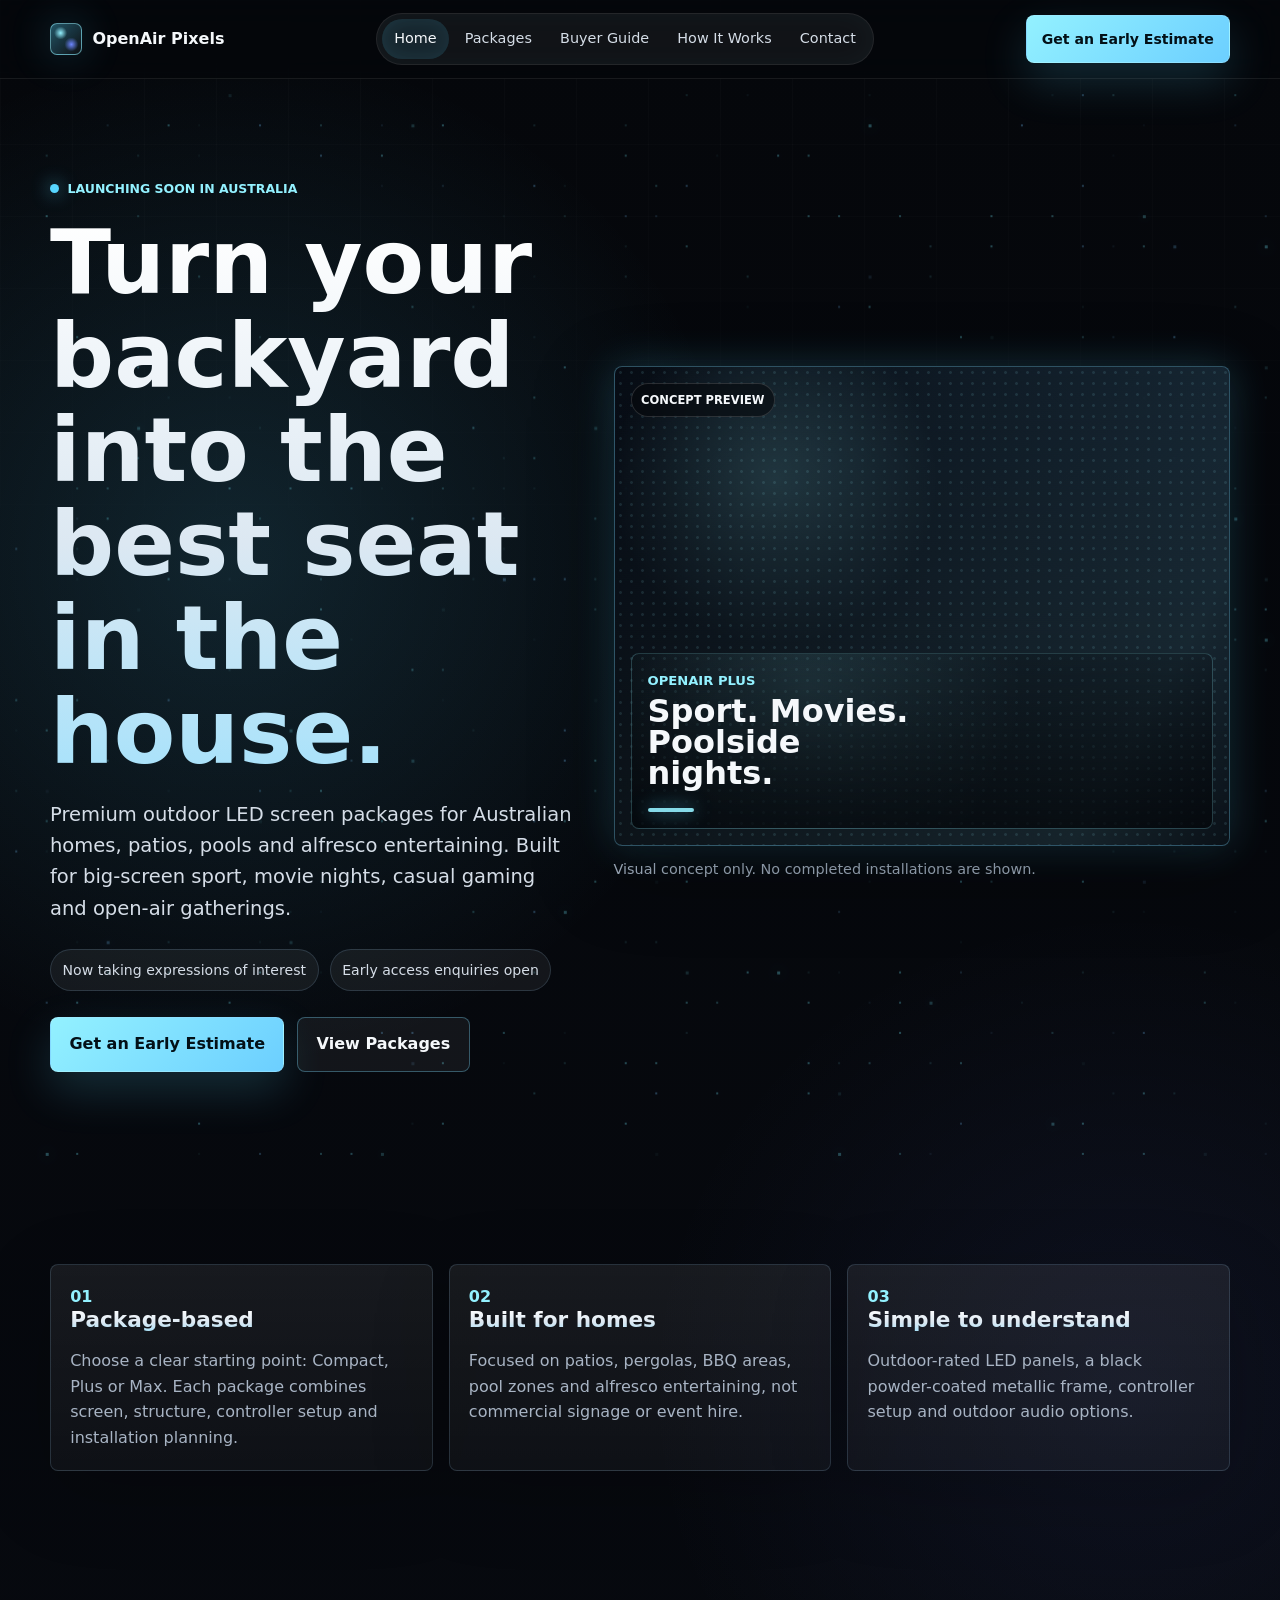
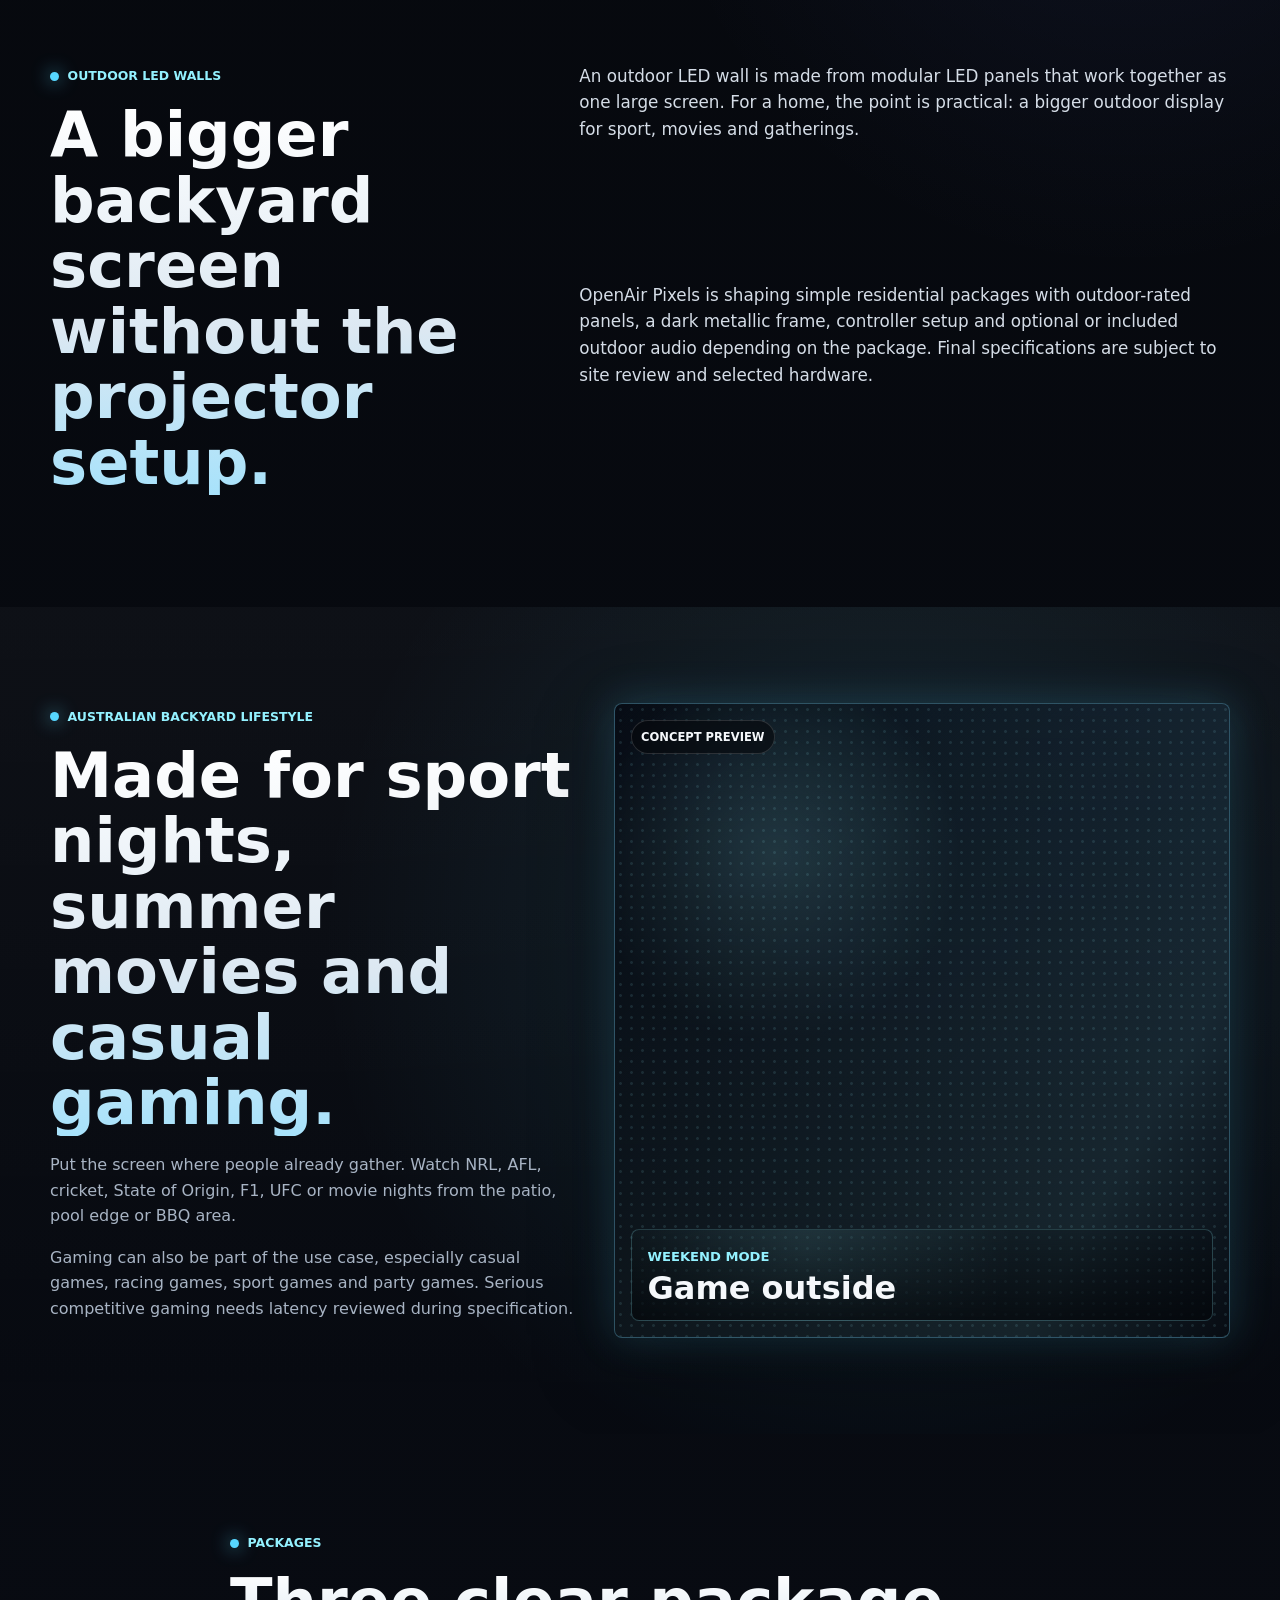
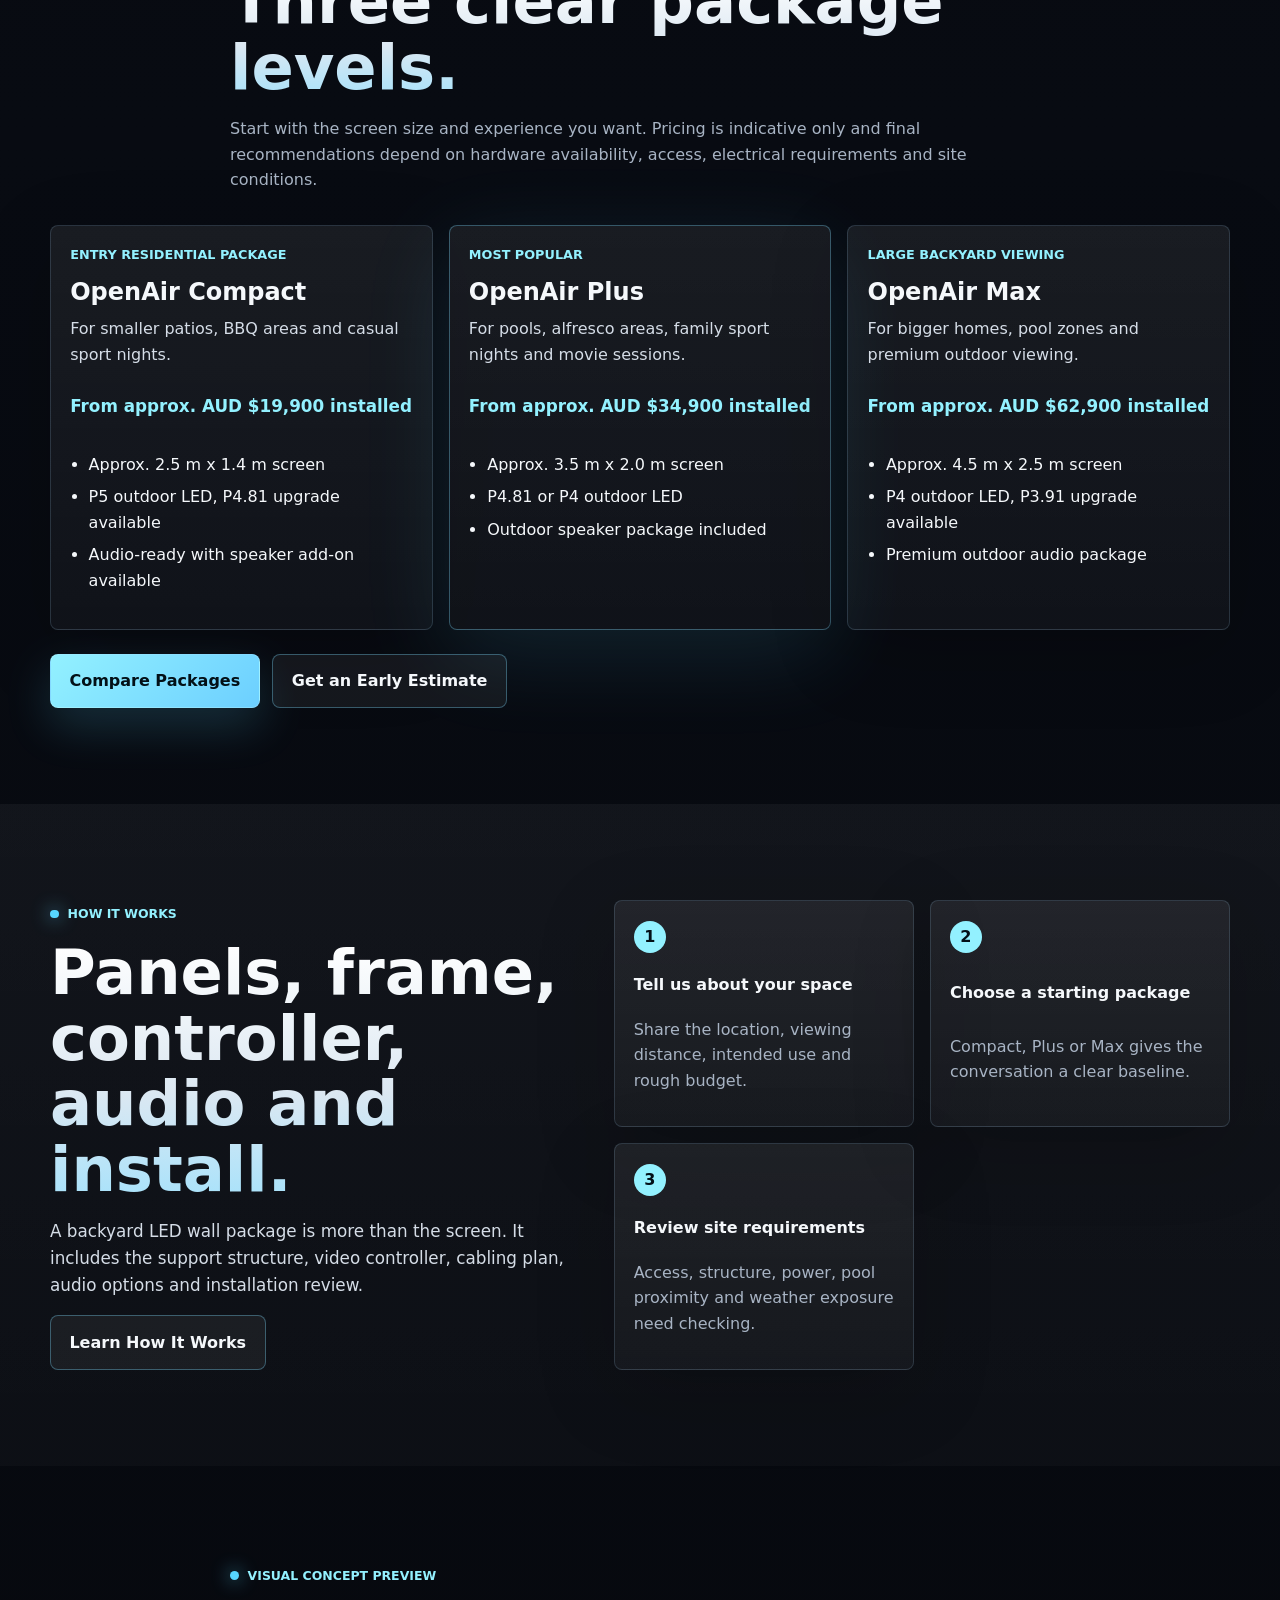
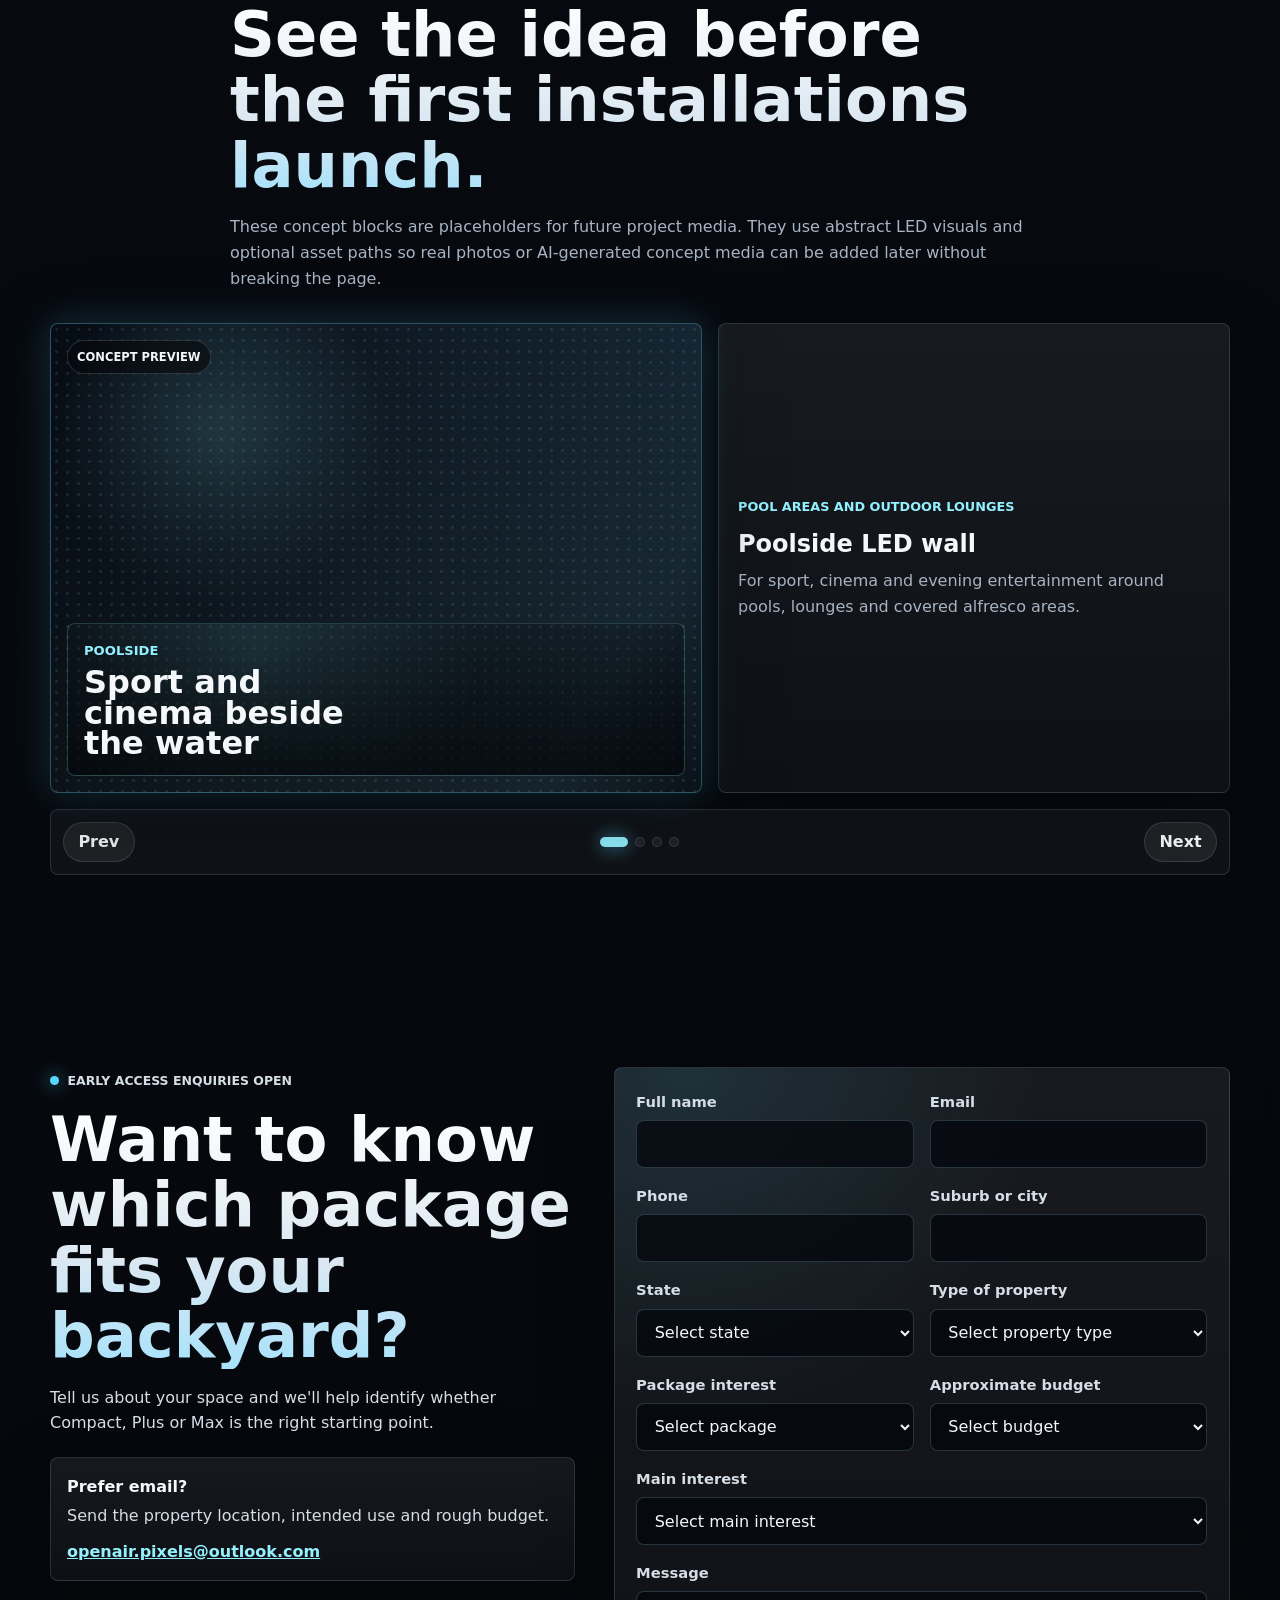
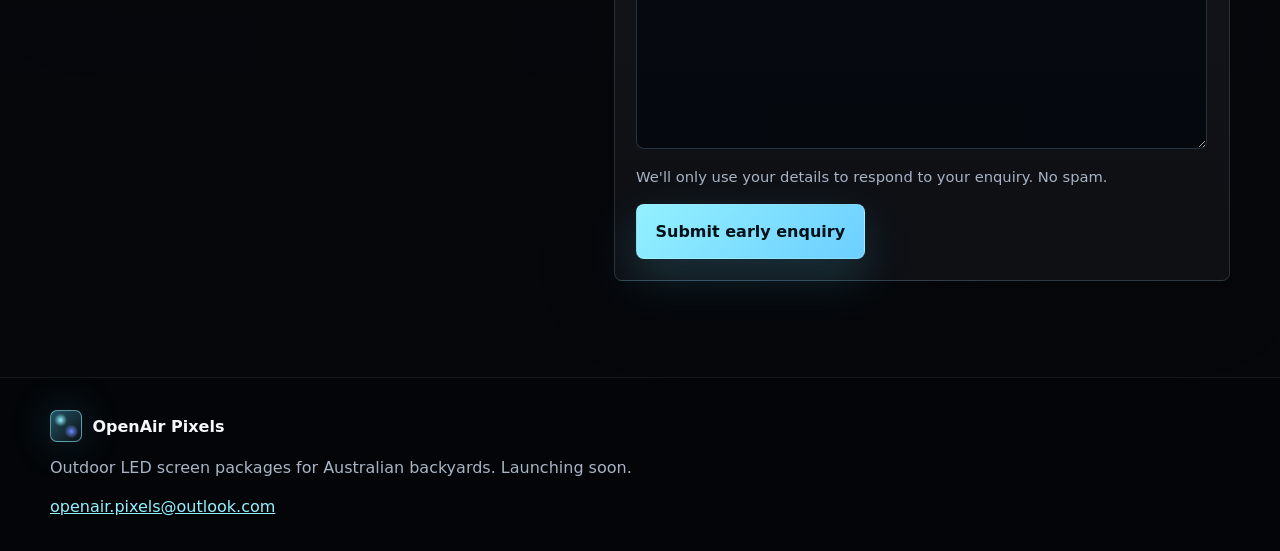
==== commit b6edb5a3: "Change in direction" ====
--- a/index.html
+++ b/index.html
@@ -3,17 +3,12 @@
 <head>
   <meta charset="utf-8">
   <meta name="viewport" content="width=device-width, initial-scale=1">
-  <meta name="description" content="OpenAir Pixels is validating demand for premium outdoor LED walls for Australian backyards, pools, patios and alfresco entertaining.">
-  <title>OpenAir Pixels | Premium Outdoor LED Walls</title>
+  <meta name="description" content="OpenAir Pixels is validating demand for premium outdoor LED screen packages for Australian backyards, patios, pools and alfresco entertaining.">
+  <title>OpenAir Pixels | Outdoor LED Screen Packages</title>
   <link rel="stylesheet" href="styles.css">
 </head>
-<body>
+<body data-page="home">
   <a class="skip-link" href="#main">Skip to content</a>
-  <div class="cursor-tray" aria-hidden="true">
-    <span></span><span></span><span></span><span></span><span></span><span></span>
-    <span></span><span></span><span></span><span></span><span></span><span></span>
-    <span></span><span></span><span></span><span></span><span></span><span></span>
-  </div>
 
   <header class="site-header" data-header>
     <div class="container header-inner">
@@ -23,609 +18,345 @@
       </a>
 
       <button class="menu-toggle" type="button" aria-expanded="false" aria-controls="primary-navigation" aria-label="Open menu">
-        <span></span>
-        <span></span>
-        <span></span>
+        <span></span><span></span><span></span>
       </button>
 
       <nav class="primary-nav" id="primary-navigation" aria-label="Primary navigation">
-        <a href="#experience">Experience</a>
-        <a href="backyard-sports-wall.html">Sport</a>
-        <a href="#packages">Packages</a>
-        <a href="#why-led">Why LED</a>
-        <a href="#differentials">Differentials</a>
-        <a href="#faq">FAQ</a>
-        <a href="#register">Register Interest</a>
+        <a href="index.html" data-nav="home">Home</a>
+        <a href="packages.html" data-nav="packages">Packages</a>
+        <a href="guide.html" data-nav="guide">Buyer Guide</a>
+        <a href="how-it-works.html" data-nav="how-it-works">How It Works</a>
+        <a href="contact.html" data-nav="contact">Contact</a>
       </nav>
 
-      <a class="button button-small header-cta" href="#register">Register Interest</a>
+      <a class="button button-small header-cta" href="contact.html">Get an Early Estimate</a>
     </div>
   </header>
 
   <main id="main">
     <section class="hero section" id="top" aria-labelledby="hero-title">
-      <canvas class="pixel-canvas" id="pixel-canvas" aria-hidden="true"></canvas>
+      <canvas class="pixel-canvas" aria-hidden="true"></canvas>
       <div class="container hero-grid">
         <div class="hero-copy">
-          <div class="eyebrow">Launching soon in Australia</div>
+          <p class="eyebrow">Launching soon in Australia</p>
           <h1 id="hero-title">Turn your backyard into the best seat in the house.</h1>
-          <p class="hero-lede">Premium outdoor LED walls for Australian homes, pools, patios and alfresco entertaining. Built for big-screen sport, cinema nights and unforgettable open-air gatherings.</p>
+          <p class="hero-lede">Premium outdoor LED screen packages for Australian homes, patios, pools and alfresco entertaining. Built for big-screen sport, movie nights, casual gaming and open-air gatherings.</p>
 
           <div class="launch-row" aria-label="Launch status">
             <span>Now taking expressions of interest</span>
             <span>Early access enquiries open</span>
           </div>
 
-          <div class="hero-actions" aria-label="Primary actions">
-            <a class="button" href="#register">Register Interest</a>
-            <a class="button button-secondary" href="#packages">View Packages</a>
-          </div>
-
-          <ul class="chip-list" aria-label="Key features">
-            <li>Outdoor-ready</li>
-            <li>Daytime sports viewing</li>
-            <li>Poolside entertainment</li>
-            <li>Custom installed</li>
-            <li>Premium backyard upgrade</li>
-          </ul>
-
-          <div class="hero-meta" aria-label="Launch details">
-            <span><strong>Residential</strong> first concept</span>
-            <span><strong>Australia</strong> pre-launch validation</span>
-            <span><strong>Built around</strong> site conditions</span>
-          </div>
-        </div>
-
-        <div class="hero-visual hero-visual-premium" aria-label="Concept preview of an outdoor LED wall in a premium backyard">
-          <div class="hero-beam" aria-hidden="true"></div>
-          <figure class="hero-photo">
-            <img src="assets/hero-backyard-led-wall.png" alt="Concept preview of a luxury Australian backyard with a pool, alfresco kitchen and outdoor LED wall" width="1536" height="1024">
-            <span class="screen-label">Concept preview</span>
-            <div class="screen-content">
-              <span class="score-tag">PRE-LAUNCH</span>
-              <span class="fixture">Residential outdoor LED concept</span>
-              <span class="screen-title">Open-air luxury</span>
-            </div>
-          </figure>
-          <div class="patio-card">
-            <span>Pool</span>
-            <strong>Patio</strong>
-            <span>Alfresco</span>
-          </div>
-        </div>
-      </div>
-    </section>
-
-    <section class="section compact-section" aria-label="Positioning highlights" data-reveal>
+          <div class="hero-actions">
+            <a class="button" href="#estimate">Get an Early Estimate</a>
+            <a class="button button-secondary" href="packages.html">View Packages</a>
+          </div>
+        </div>
+
+        <div class="hero-media" aria-label="Concept preview of an outdoor LED wall package">
+          <div class="concept-media video-placeholder hero-placeholder" style="--media-image: url('assets/media/backyard-sports-night-concept.webp')">
+            <span class="media-tag">Concept preview</span>
+            <div class="mock-screen">
+              <span>OpenAir Plus</span>
+              <strong>Sport. Movies. Poolside nights.</strong>
+            </div>
+          </div>
+          <p class="media-caption">Visual concept only. No completed installations are shown.</p>
+        </div>
+      </div>
+    </section>
+
+    <section class="section compact-section" data-reveal>
       <div class="container signal-grid">
-        <article class="signal-card premium-hover" data-tilt>
+        <article class="signal-card">
           <span class="signal-number">01</span>
-          <h2>Residential-first</h2>
-          <p>Designed around homes, patios, pergolas, pools and outdoor entertaining spaces rather than shopfront signage or temporary event hire.</p>
-        </article>
-        <article class="signal-card premium-hover" data-tilt>
+          <h2>Package-based</h2>
+          <p>Choose a clear starting point: Compact, Plus or Max. Each package combines screen, structure, controller setup and installation planning.</p>
+        </article>
+        <article class="signal-card">
           <span class="signal-number">02</span>
-          <h2>Architectural feel</h2>
-          <p>Specified as part of the space, with attention to viewing position, structure, finish, access and neighbour impact.</p>
-        </article>
-        <article class="signal-card premium-hover" data-tilt>
+          <h2>Built for homes</h2>
+          <p>Focused on patios, pergolas, BBQ areas, pool zones and alfresco entertaining, not commercial signage or event hire.</p>
+        </article>
+        <article class="signal-card">
           <span class="signal-number">03</span>
-          <h2>Pre-launch validation</h2>
-          <p>OpenAir Pixels is taking expressions of interest to shape the first Australian residential packages before launch.</p>
-        </article>
-      </div>
-    </section>
-
-    <section class="section idea-section" aria-labelledby="ideas-title" data-reveal>
-      <div class="container section-heading">
-        <div class="eyebrow">Explore the idea</div>
-        <h2 id="ideas-title">Separate concept pages for serious buyers.</h2>
-        <p>OpenAir Pixels now has deeper pages for the key residential use cases, so homeowners and project partners can understand what each package is trying to solve before they enquire.</p>
-      </div>
-
-      <div class="container idea-grid">
-        <a class="idea-card premium-hover" href="outdoor-led-walls.html" data-tilt>
-          <span class="idea-kicker">Guide</span>
-          <h3>Outdoor LED Walls</h3>
-          <p>What they are, where they fit, and what needs to be considered before a residential installation.</p>
-          <span class="text-link">Read the guide</span>
-        </a>
-
-        <a class="idea-card premium-hover" href="backyard-sports-wall.html" data-tilt>
-          <span class="idea-kicker">Package</span>
-          <h3>Backyard Sports Wall</h3>
-          <p>A permanent big-game screen zone for patios, pergolas, BBQ areas and family homes.</p>
-          <span class="text-link">Explore sport</span>
-        </a>
-
-        <a class="idea-card premium-hover" href="poolside-cinema-wall.html" data-tilt>
-          <span class="idea-kicker">Package</span>
-          <h3>Poolside Cinema Wall</h3>
-          <p>A brighter, more immersive open-air entertainment concept for pools and alfresco spaces.</p>
-          <span class="text-link">Explore poolside</span>
-        </a>
-
-        <a class="idea-card premium-hover" href="short-stay-led-wall.html" data-tilt>
-          <span class="idea-kicker">Premium</span>
-          <h3>Short-Stay Feature Wall</h3>
-          <p>A distinctive outdoor amenity for luxury homes, Airbnb-style properties, builders and landscapers.</p>
-          <span class="text-link">Explore short-stay</span>
-        </a>
-      </div>
-    </section>
-
-    <section class="section" id="experience" aria-labelledby="experience-title" data-reveal>
+          <h2>Simple to understand</h2>
+          <p>Outdoor-rated LED panels, a black powder-coated metallic frame, controller setup and outdoor audio options.</p>
+        </article>
+      </div>
+    </section>
+
+    <section class="section" id="experience" aria-labelledby="intro-title" data-reveal>
       <div class="container split-layout">
         <div>
-          <div class="eyebrow">The opportunity</div>
-          <h2 id="experience-title">Bigger open-air entertainment without making the backyard feel commercial.</h2>
+          <p class="eyebrow">Outdoor LED walls</p>
+          <h2 id="intro-title">A bigger backyard screen without the projector setup.</h2>
         </div>
         <div class="rich-copy">
-          <p>Outdoor TVs and projectors can be limited by size, brightness, glare, placement and weather conditions. A custom outdoor LED wall can create a larger, more immersive entertainment experience for homeowners who want their alfresco space to feel considered, modern and memorable.</p>
-          <p>Every project would be designed around the selected hardware and actual site conditions. Screen brightness, pixel pitch, structure, access, electrical work, weather exposure and viewing distance all need to be reviewed before installation.</p>
-        </div>
-      </div>
-    </section>
-
-    <section class="section sport-section" id="sport" aria-labelledby="sport-title" data-reveal>
+          <p>An outdoor LED wall is made from modular LED panels that work together as one large screen. For a home, the point is practical: a bigger outdoor display for sport, movies and gatherings.</p>
+          <p>OpenAir Pixels is shaping simple residential packages with outdoor-rated panels, a dark metallic frame, controller setup and optional or included outdoor audio depending on the package. Final specifications are subject to site review and selected hardware.</p>
+        </div>
+      </div>
+    </section>
+
+    <section class="section sport-section" aria-labelledby="sport-title" data-reveal>
       <div class="container sport-grid">
         <div class="sport-copy">
-          <div class="eyebrow">Australian sport nights</div>
-          <h2 id="sport-title">Made for Australian sport nights.</h2>
-          <p>Invite friends over, put the big game outside, keep the BBQ going and turn the backyard into the place everyone wants to watch from.</p>
-          <p>OpenAir Pixels is being shaped for the moments Australians already gather around: NRL nights, AFL Grand Final parties, cricket summers, State of Origin, F1 weekends, UFC and boxing events, and FIFA World Cup watch parties.</p>
-        </div>
-        <div class="sport-board" aria-label="Sports use cases">
-          <div class="ticker-row">
-            <span>NRL</span>
-            <span>AFL</span>
-            <span>Cricket</span>
-            <span>Origin</span>
-          </div>
-          <div class="sport-screen">
-            <span class="concept-badge">Concept preview</span>
-            <strong>Saturday Night</strong>
-            <span>Pool open. BBQ lit. Game outside.</span>
-          </div>
-          <div class="ticker-row">
-            <span>F1</span>
-            <span>UFC</span>
-            <span>Boxing</span>
-            <span>World Cup</span>
-          </div>
-        </div>
-      </div>
-    </section>
-
-    <section class="section differentials-section" id="differentials" aria-labelledby="differentials-title" data-reveal>
-      <div class="container differentials-grid">
-        <div class="differentials-copy">
-          <div class="eyebrow">Differentials</div>
-          <h2 id="differentials-title">Built like a premium outdoor room, not a screen purchase.</h2>
-          <p>For a high-value backyard upgrade, the experience has to feel considered before anyone talks about panels and controllers. OpenAir Pixels is being shaped around the full residential decision: architecture, safety, viewing comfort, servicing and the way Australians actually use outdoor spaces.</p>
-        </div>
-
-        <div class="differential-stack" aria-label="OpenAir Pixels differentiators">
-          <article class="differential-card premium-hover" data-tilt>
-            <span>01</span>
-            <h3>Residential discovery first</h3>
-            <p>We start with the backyard, the people using it and the viewing moments the screen needs to support.</p>
-          </article>
-          <article class="differential-card premium-hover" data-tilt>
-            <span>02</span>
-            <h3>Architectural screen planning</h3>
-            <p>Screen size, position, frame and structure should feel integrated with the patio, pool or alfresco area.</p>
-          </article>
-          <article class="differential-card premium-hover" data-tilt>
-            <span>03</span>
-            <h3>Brightness and neighbour review</h3>
-            <p>Outdoor brightness can be specified carefully, with attention to sun direction, evening use and nearby homes.</p>
-          </article>
-          <article class="differential-card premium-hover" data-tilt>
-            <span>04</span>
-            <h3>Pool and electrical planning</h3>
-            <p>Poolside projects need qualified review around electrical safety, splash zones, structure and service access.</p>
-          </article>
-        </div>
-      </div>
-    </section>
-
-    <section class="section motion-section" id="motion" aria-labelledby="motion-title" data-reveal>
-      <div class="container section-heading">
-        <div class="eyebrow">Motion previews</div>
-        <h2 id="motion-title">Video-style concept reels without fake project footage.</h2>
-        <p>These animated previews are abstract simulations only. They help show the intended mood: sport outside, poolside cinema and architectural entertainment walls.</p>
-      </div>
-
-      <div class="container motion-grid">
-        <article class="motion-card premium-hover" data-tilt>
-          <div class="motion-frame sport-motion" role="img" aria-label="Animated concept preview for an alfresco sports wall">
-            <img src="assets/alfresco-sports-wall.png" alt="" loading="lazy" width="1536" height="1024">
-            <span class="motion-label">Concept motion</span>
-            <div class="motion-screen">
-              <strong>LIVE SPORT</strong>
-              <small>State of Origin outside</small>
-            </div>
-            <div class="motion-scan"></div>
-          </div>
-          <h3>Alfresco sport reel</h3>
-          <p>Designed to communicate the feeling of a permanent big-game wall beside the BBQ and outdoor table.</p>
-        </article>
-
-        <article class="motion-card premium-hover" data-tilt>
-          <div class="motion-frame pool-motion" role="img" aria-label="Animated concept preview for a poolside cinema wall">
-            <img src="assets/poolside-cinema-wall.png" alt="" loading="lazy" width="1536" height="1024">
-            <span class="motion-label">Concept motion</span>
-            <div class="motion-screen">
-              <strong>CINEMA NIGHT</strong>
-              <small>Pool, patio and open sky</small>
-            </div>
-            <div class="motion-scan"></div>
-          </div>
-          <h3>Poolside cinema reel</h3>
-          <p>A moving preview for open-air films, music events and summer night entertainment.</p>
-        </article>
-
-        <article class="motion-card premium-hover" data-tilt>
-          <div class="motion-frame luxury-motion" role="img" aria-label="Animated concept preview for a luxury short-stay LED feature wall">
-            <img src="assets/short-stay-feature-wall.png" alt="" loading="lazy" width="1536" height="1024">
-            <span class="motion-label">Concept motion</span>
-            <div class="motion-screen">
-              <strong>FEATURE WALL</strong>
-              <small>Luxury short-stay amenity</small>
-            </div>
-            <div class="motion-scan"></div>
-          </div>
-          <h3>Architectural feature reel</h3>
-          <p>A premium visual cue for builders, landscapers and short-stay owners considering a signature outdoor feature.</p>
-        </article>
+          <p class="eyebrow">Australian backyard lifestyle</p>
+          <h2 id="sport-title">Made for sport nights, summer movies and casual gaming.</h2>
+          <p>Put the screen where people already gather. Watch NRL, AFL, cricket, State of Origin, F1, UFC or movie nights from the patio, pool edge or BBQ area.</p>
+          <p>Gaming can also be part of the use case, especially casual games, racing games, sport games and party games. Serious competitive gaming needs latency reviewed during specification.</p>
+        </div>
+        <div class="concept-media image-placeholder" style="--media-image: url('assets/media/gaming-on-outdoor-led-wall.webp')">
+          <span class="media-tag">Concept preview</span>
+          <div class="mock-screen">
+            <span>Weekend mode</span>
+            <strong>Game outside</strong>
+          </div>
+        </div>
       </div>
     </section>
 
     <section class="section" id="packages" aria-labelledby="packages-title" data-reveal>
       <div class="container section-heading">
-        <div class="eyebrow">Validation packages</div>
-        <h2 id="packages-title">Choose the backyard experience you want to test.</h2>
-        <p>These early package ranges are designed to understand demand before launch. They are indicative only and will be refined as supplier, installer and site requirements are confirmed.</p>
+        <p class="eyebrow">Packages</p>
+        <h2 id="packages-title">Three clear package levels.</h2>
+        <p>Start with the screen size and experience you want. Pricing is indicative only and final recommendations depend on hardware availability, access, electrical requirements and site conditions.</p>
       </div>
 
       <div class="container package-grid">
-        <article class="package-card premium-hover" data-tilt>
-          <div class="package-topline">Patios, pergolas, BBQ areas and family homes</div>
-          <h3>Backyard Sports Wall</h3>
-          <p>For homeowners who want big-screen sport and casual viewing built into the main outdoor living area.</p>
-          <div class="price">From approx. $15k-$25k installed</div>
+        <article class="package-card">
+          <span class="package-topline">Entry residential package</span>
+          <h3>OpenAir Compact</h3>
+          <p>For smaller patios, BBQ areas and casual sport nights.</p>
+          <div class="price">From approx. AUD $19,900 installed</div>
           <ul>
-            <li>Designed for social sport nights</li>
-            <li>Comfortable viewing from outdoor seating</li>
-            <li>Suited to covered or semi-covered spaces, subject to review</li>
+            <li>Approx. 2.5 m x 1.4 m screen</li>
+            <li>P5 outdoor LED, P4.81 upgrade available</li>
+            <li>Audio-ready with speaker add-on available</li>
           </ul>
         </article>
 
-        <article class="package-card featured-package premium-hover" data-tilt>
-          <div class="package-topline">Pools, alfresco kitchens and entertaining areas</div>
-          <h3>Poolside Cinema Wall</h3>
-          <p>For larger, brighter and more immersive entertainment zones where the screen becomes part of the evening.</p>
-          <div class="price">From approx. $25k-$50k installed</div>
+        <article class="package-card featured-package">
+          <span class="package-topline">Most popular</span>
+          <h3>OpenAir Plus</h3>
+          <p>For pools, alfresco areas, family sport nights and movie sessions.</p>
+          <div class="price">From approx. AUD $34,900 installed</div>
           <ul>
-            <li>Built around poolside viewing and outdoor gatherings</li>
-            <li>Can be specified for brighter outdoor conditions</li>
-            <li>Planned around splash zones, structure and safe placement</li>
+            <li>Approx. 3.5 m x 2.0 m screen</li>
+            <li>P4.81 or P4 outdoor LED</li>
+            <li>Outdoor speaker package included</li>
           </ul>
         </article>
 
-        <article class="package-card premium-hover" data-tilt>
-          <div class="package-topline">Luxury homes, builders, landscapers and short-stays</div>
-          <h3>Architectural LED Feature Wall</h3>
-          <p>For premium custom integration where the screen is part of the property design, guest experience or landscape plan.</p>
-          <div class="price">Custom quote, usually $50k+</div>
+        <article class="package-card">
+          <span class="package-topline">Large backyard viewing</span>
+          <h3>OpenAir Max</h3>
+          <p>For bigger homes, pool zones and premium outdoor viewing.</p>
+          <div class="price">From approx. AUD $62,900 installed</div>
           <ul>
-            <li>Architectural positioning and finish considerations</li>
-            <li>Ideal for high-end residential and short-stay properties</li>
-            <li>Scoped with builders, landscapers or project teams where needed</li>
+            <li>Approx. 4.5 m x 2.5 m screen</li>
+            <li>P4 outdoor LED, P3.91 upgrade available</li>
+            <li>Premium outdoor audio package</li>
           </ul>
         </article>
       </div>
 
-      <div class="container">
-        <p class="pricing-note">Indicative pricing only. Final pricing depends on screen size, site access, structure, electrical requirements, pixel pitch, controller, installation and compliance.</p>
-      </div>
-    </section>
-
-    <section class="section alt-section" id="why-led" aria-labelledby="why-led-title" data-reveal>
-      <div class="container split-layout">
+      <div class="container section-actions">
+        <a class="button" href="packages.html">Compare Packages</a>
+        <a class="button button-secondary" href="#estimate">Get an Early Estimate</a>
+      </div>
+    </section>
+
+    <section class="section alt-section" aria-labelledby="process-title" data-reveal>
+      <div class="container teaser-grid">
         <div>
-          <div class="eyebrow">Why LED</div>
-          <h2 id="why-led-title">A custom LED wall is a different kind of backyard upgrade.</h2>
-        </div>
-        <div class="comparison-grid">
-          <article class="comparison-card">
-            <h3>Compared with outdoor TVs</h3>
-            <ul>
-              <li>Larger custom screen sizes</li>
-              <li>Better suited to big backyard viewing experiences</li>
-              <li>More architectural than a standard TV</li>
-              <li>Premium wow-factor for entertaining spaces</li>
-            </ul>
+          <p class="eyebrow">How it works</p>
+          <h2 id="process-title">Panels, frame, controller, audio and install.</h2>
+          <p class="section-intro">A backyard LED wall package is more than the screen. It includes the support structure, video controller, cabling plan, audio options and installation review.</p>
+          <a class="button button-secondary" href="how-it-works.html">Learn How It Works</a>
+        </div>
+        <div class="process-list">
+          <article><span>1</span><strong>Tell us about your space</strong><p>Share the location, viewing distance, intended use and rough budget.</p></article>
+          <article><span>2</span><strong>Choose a starting package</strong><p>Compact, Plus or Max gives the conversation a clear baseline.</p></article>
+          <article><span>3</span><strong>Review site requirements</strong><p>Access, structure, power, pool proximity and weather exposure need checking.</p></article>
+        </div>
+      </div>
+    </section>
+
+    <section class="section" aria-labelledby="concept-title" data-reveal>
+      <div class="container section-heading">
+        <p class="eyebrow">Visual concept preview</p>
+        <h2 id="concept-title">See the idea before the first installations launch.</h2>
+        <p>These concept blocks are placeholders for future project media. They use abstract LED visuals and optional asset paths so real photos or AI-generated concept media can be added later without breaking the page.</p>
+      </div>
+
+      <div class="container concept-carousel" data-carousel aria-label="OpenAir Pixels concept previews">
+        <div class="carousel-track">
+          <article class="carousel-slide is-active" data-slide>
+            <div class="concept-media image-placeholder carousel-media" style="--media-image: url('assets/media/poolside-led-wall-concept.webp')">
+              <span class="media-tag">Concept preview</span>
+              <div class="mock-screen"><span>Poolside</span><strong>Sport and cinema beside the water</strong></div>
+            </div>
+            <div class="carousel-copy">
+              <span class="package-topline">Pool areas and outdoor lounges</span>
+              <h3>Poolside LED wall</h3>
+              <p>For sport, cinema and evening entertainment around pools, lounges and covered alfresco areas.</p>
+            </div>
           </article>
-          <article class="comparison-card">
-            <h3>Compared with projectors</h3>
-            <ul>
-              <li>Can be specified for brighter outdoor conditions</li>
-              <li>Designed for fixed outdoor entertaining zones</li>
-              <li>No need for a projection surface in the middle of the space</li>
-              <li>Performance depends on screen position, sun direction and hardware</li>
-            </ul>
+
+          <article class="carousel-slide" data-slide>
+            <div class="concept-media image-placeholder carousel-media" style="--media-image: url('assets/media/backyard-sports-night-concept.webp')">
+              <span class="media-tag">Concept preview</span>
+              <div class="mock-screen"><span>Sport night</span><strong>Patio viewing for the big game</strong></div>
+            </div>
+            <div class="carousel-copy">
+              <span class="package-topline">Patios, pergolas and BBQ areas</span>
+              <h3>Backyard sports night</h3>
+              <p>A practical big-screen upgrade for NRL, AFL, cricket, F1 and weekend sport with friends outside.</p>
+            </div>
           </article>
-          <article class="comparison-card">
-            <h3>Compared with commercial LED screens</h3>
-            <ul>
-              <li>Residential-first design intent</li>
-              <li>Specified around patios, pools and alfresco living</li>
-              <li>Modular servicing and repairability</li>
-              <li>Designed as part of an outdoor entertaining space</li>
-            </ul>
+
+          <article class="carousel-slide" data-slide>
+            <div class="concept-media image-placeholder carousel-media" style="--media-image: url('assets/media/gaming-on-outdoor-led-wall.webp')">
+              <span class="media-tag">Concept preview</span>
+              <div class="mock-screen"><span>Casual gaming</span><strong>Party games under the open sky</strong></div>
+            </div>
+            <div class="carousel-copy">
+              <span class="package-topline">Casual games and family nights</span>
+              <h3>Outdoor gaming sessions</h3>
+              <p>For racing games, sports games and party games where a large screen makes the backyard feel social.</p>
+            </div>
           </article>
-        </div>
-      </div>
-    </section>
-
-    <section class="section" aria-labelledby="concepts-title" data-reveal>
-      <div class="container section-heading">
-        <div class="eyebrow">Visual concepts</div>
-        <h2 id="concepts-title">Concept previews for the spaces OpenAir Pixels is exploring.</h2>
-        <p>No completed installations are shown here. These AI-generated concept previews communicate possible use cases while the business validates demand.</p>
-      </div>
-
-      <div class="container concept-grid">
-        <article class="concept-card premium-hover" data-tilt>
-          <div class="concept-art image-concept pool-concept">
-            <img src="assets/poolside-cinema-wall.png" alt="Concept preview of a poolside outdoor LED cinema wall in a modern Australian backyard" loading="lazy" width="1536" height="1024">
-            <span>Concept preview</span>
-          </div>
-          <div class="concept-copy">
-            <h3>Poolside cinema concept</h3>
-            <p>A generous screen wall for film nights, live concerts and relaxed evening entertainment beside the pool.</p>
-          </div>
-        </article>
-
-        <article class="concept-card premium-hover" data-tilt>
-          <div class="concept-art image-concept sport-concept">
-            <img src="assets/alfresco-sports-wall.png" alt="Concept preview of an alfresco sports wall with outdoor kitchen and patio seating" loading="lazy" width="1536" height="1024">
-            <span>Concept preview</span>
-          </div>
-          <div class="concept-copy">
-            <h3>Alfresco sports wall concept</h3>
-            <p>A permanent screen zone for patios, pergolas and BBQ areas where sport is the reason to gather.</p>
-          </div>
-        </article>
-
-        <article class="concept-card premium-hover" data-tilt>
-          <div class="concept-art image-concept luxury-concept">
-            <img src="assets/short-stay-feature-wall.png" alt="Concept preview of a luxury short-stay outdoor LED feature wall with pool and fire pit" loading="lazy" width="1536" height="1024">
-            <span>Concept preview</span>
-          </div>
-          <div class="concept-copy">
-            <h3>Luxury Airbnb entertainment concept</h3>
-            <p>A memorable guest feature for short-stay properties and premium homes where outdoor living is part of the drawcard.</p>
-          </div>
-        </article>
-      </div>
-    </section>
-
-    <section class="section process-section" aria-labelledby="process-title" data-reveal>
-      <div class="container section-heading">
-        <div class="eyebrow">Process</div>
-        <h2 id="process-title">From early interest to a realistic project conversation.</h2>
-      </div>
-
-      <div class="container process-grid">
-        <article>
-          <span>1</span>
-          <h3>Register interest</h3>
-          <p>Share who you are, where the property is and the kind of screen experience you are considering.</p>
-        </article>
-        <article>
-          <span>2</span>
-          <h3>Tell us about your space</h3>
-          <p>Poolside, pergola, patio, alfresco kitchen, luxury build or short-stay property.</p>
-        </article>
-        <article>
-          <span>3</span>
-          <h3>We review your backyard or project</h3>
-          <p>We consider viewing distance, screen position, sun direction, access and early installation factors.</p>
-        </article>
-        <article>
-          <span>4</span>
-          <h3>Concept and estimate</h3>
-          <p>You receive package guidance or an estimated quote range for further discussion.</p>
-        </article>
-        <article>
-          <span>5</span>
-          <h3>Site check</h3>
-          <p>A later stage would confirm structure, electrical work, exposure and practical installation details.</p>
-        </article>
-        <article>
-          <span>6</span>
-          <h3>Installation plan</h3>
-          <p>Once practical details are confirmed, the project can move into an installation plan.</p>
-        </article>
-      </div>
-    </section>
-
-    <section class="section" aria-labelledby="trust-title" data-reveal>
-      <div class="container split-layout trust-layout">
-        <div>
-          <div class="eyebrow">Planning considerations</div>
-          <h2 id="trust-title">Premium outdoor LED needs careful planning.</h2>
-          <p class="section-intro">Final installations would need to consider the site, selected hardware and local requirements before any project proceeds.</p>
-        </div>
-        <ul class="trust-list">
-          <li>Outdoor-rated LED hardware</li>
-          <li>Electrical installation</li>
-          <li>Mounting and structure</li>
-          <li>Weather exposure</li>
-          <li>Brightness and neighbour impact</li>
-          <li>Safe placement near pools</li>
-          <li>Warranty and servicing</li>
-          <li>Site access</li>
-          <li>Local requirements where applicable</li>
-        </ul>
-      </div>
-    </section>
-
-    <section class="section alt-section" id="faq" aria-labelledby="faq-title" data-reveal>
-      <div class="container section-heading">
-        <div class="eyebrow">FAQ</div>
-        <h2 id="faq-title">Questions homeowners ask first.</h2>
-      </div>
-
-      <div class="container faq-list">
-        <details>
-          <summary>Is this a TV?</summary>
-          <p>Not a standard TV. It is a modular LED screen wall designed for large-format outdoor entertainment.</p>
-        </details>
-        <details>
-          <summary>Can it be used during the day?</summary>
-          <p>LED walls can be specified for brighter environments, but final performance depends on selected hardware, screen position, sun direction and installation design.</p>
-        </details>
-        <details>
-          <summary>Is it weatherproof?</summary>
-          <p>Outdoor-rated LED hardware can be specified, but the final setup must consider exposure, drainage, structure, electrical work and installation conditions.</p>
-        </details>
-        <details>
-          <summary>How much does it cost?</summary>
-          <p>Early validation ranges start from approx. $15k-$25k installed for a Backyard Sports Wall, $25k-$50k for a Poolside Cinema Wall, and usually $50k+ for architectural custom projects. Pricing depends on size, pixel pitch, structure, electrical work, access and installation.</p>
-        </details>
-        <details>
-          <summary>Can it be installed near a pool?</summary>
-          <p>Poolside installations may be possible, but they need careful planning around electrical safety, splash zones, structure and viewing position.</p>
-        </details>
-        <details>
-          <summary>Do I need council approval?</summary>
-          <p>Requirements may vary depending on location, structure, size, brightness, use and local rules. Customers should check local requirements before installation.</p>
-        </details>
-        <details>
-          <summary>Is this available now?</summary>
-          <p>OpenAir Pixels is currently validating demand and taking expressions of interest for early access conversations.</p>
-        </details>
-        <details>
-          <summary>What happens after I register interest?</summary>
-          <p>We review the enquiry, understand the property and intended use, then follow up with package guidance or an estimated quote.</p>
-        </details>
-      </div>
-    </section>
-
-    <section class="section final-cta" aria-labelledby="final-cta-title" data-reveal>
-      <div class="container cta-panel">
-        <div>
-          <div class="eyebrow">Early access enquiries open</div>
-          <h2 id="final-cta-title">Want to be one of the first homes in Australia with an outdoor LED wall?</h2>
-          <p>Register your interest and help shape the first OpenAir Pixels residential packages.</p>
-        </div>
-        <a class="button" href="#register">Register Interest</a>
-      </div>
-    </section>
-
-    <section class="section register-section" id="register" aria-labelledby="register-title" data-reveal>
-      <div class="container form-layout">
+
+          <article class="carousel-slide" data-slide>
+            <div class="concept-media image-placeholder carousel-media" style="--media-image: url('assets/media/installation-structure-concept.webp')">
+              <span class="media-tag">Concept preview</span>
+              <div class="mock-screen"><span>Structure</span><strong>Dark metallic frame and clean finish</strong></div>
+            </div>
+            <div class="carousel-copy">
+              <span class="package-topline">Black powder-coated finish</span>
+              <h3>Package installation look</h3>
+              <p>A black or dark metallic frame gives the screen a cleaner permanent finish without making the offer complex.</p>
+            </div>
+          </article>
+        </div>
+
+        <div class="carousel-controls" aria-label="Carousel controls">
+          <button class="carousel-button" type="button" data-carousel-prev aria-label="Previous concept preview">Prev</button>
+          <div class="carousel-dots" role="group" aria-label="Concept preview slides"></div>
+          <button class="carousel-button" type="button" data-carousel-next aria-label="Next concept preview">Next</button>
+        </div>
+      </div>
+    </section>
+
+    <section class="section final-cta" id="estimate" data-reveal>
+      <div class="container form-layout landing-form-layout">
         <div class="form-intro">
-          <div class="eyebrow">Register interest</div>
-          <h2 id="register-title">Tell us about your backyard, build or short-stay property.</h2>
-          <p>OpenAir Pixels is collecting serious enquiries while the first packages are being shaped. Share a few details and we will respond with package guidance or an estimated quote conversation.</p>
+          <p class="eyebrow">Early access enquiries open</p>
+          <h2>Want to know which package fits your backyard?</h2>
+          <p>Tell us about your space and we'll help identify whether Compact, Plus or Max is the right starting point.</p>
           <div class="fallback-card">
             <strong>Prefer email?</strong>
-            <p>Use the fallback link and include the property location, intended use and rough budget.</p>
+            <p>Send the property location, intended use and rough budget.</p>
             <a id="mailto-fallback" href="mailto:openair.pixels@outlook.com">openair.pixels@outlook.com</a>
           </div>
         </div>
 
-        <!-- Static email endpoint. First submission may require confirming openair.pixels@outlook.com with FormSubmit. Do not place SMTP credentials in frontend code. -->
-        <form class="lead-form" id="lead-form" method="POST" action="https://formsubmit.co/openair.pixels@outlook.com">
+        <form class="lead-form" id="contact-form" method="POST" action="https://formsubmit.co/openair.pixels@outlook.com">
+          <input type="hidden" name="_subject" value="New OpenAir Pixels Expression of Interest">
+          <input type="hidden" name="_template" value="table">
+          <input type="hidden" name="_captcha" value="false">
+          <input type="hidden" name="_next" value="https://raphaelcr93.github.io/LED-Panels-LandingPage/thank-you.html">
           <input type="hidden" name="lead_source" value="OpenAir Pixels landing page">
-          <input type="hidden" name="_subject" value="New OpenAir Pixels expression of interest">
-          <input type="hidden" name="_template" value="table">
 
           <div class="form-grid">
             <div class="field">
-              <label for="full-name">Full name</label>
-              <input id="full-name" name="full_name" type="text" autocomplete="name" required>
-            </div>
-
-            <div class="field">
-              <label for="email">Email</label>
-              <input id="email" name="email" type="email" autocomplete="email" required>
-            </div>
-
-            <div class="field">
-              <label for="phone">Phone</label>
-              <input id="phone" name="phone" type="tel" autocomplete="tel" required>
-            </div>
-
-            <div class="field">
-              <label for="suburb">Suburb/city</label>
-              <input id="suburb" name="suburb_city" type="text" autocomplete="address-level2" required>
-            </div>
-
-            <div class="field">
-              <label for="state">State</label>
-              <select id="state" name="state" required>
+              <label for="home-full-name">Full name</label>
+              <input id="home-full-name" name="full_name" type="text" autocomplete="name" required>
+            </div>
+            <div class="field">
+              <label for="home-email">Email</label>
+              <input id="home-email" name="email" type="email" autocomplete="email" required>
+            </div>
+            <div class="field">
+              <label for="home-phone">Phone</label>
+              <input id="home-phone" name="phone" type="tel" autocomplete="tel" required>
+            </div>
+            <div class="field">
+              <label for="home-suburb">Suburb or city</label>
+              <input id="home-suburb" name="suburb_city" type="text" autocomplete="address-level2" required>
+            </div>
+            <div class="field">
+              <label for="home-state">State</label>
+              <select id="home-state" name="state" required>
                 <option value="">Select state</option>
-                <option value="ACT">ACT</option>
-                <option value="NSW">NSW</option>
-                <option value="NT">NT</option>
-                <option value="QLD">QLD</option>
-                <option value="SA">SA</option>
-                <option value="TAS">TAS</option>
-                <option value="VIC">VIC</option>
-                <option value="WA">WA</option>
-              </select>
-            </div>
-
-            <div class="field">
-              <label for="property-type">Type of property</label>
-              <select id="property-type" name="property_type" required>
+                <option>ACT</option>
+                <option>NSW</option>
+                <option>NT</option>
+                <option>QLD</option>
+                <option>SA</option>
+                <option>TAS</option>
+                <option>VIC</option>
+                <option>WA</option>
+              </select>
+            </div>
+            <div class="field">
+              <label for="home-property-type">Type of property</label>
+              <select id="home-property-type" name="property_type" required>
                 <option value="">Select property type</option>
-                <option value="Home">Home</option>
-                <option value="Luxury home">Luxury home</option>
-                <option value="Airbnb/short-stay">Airbnb/short-stay</option>
-                <option value="Builder/landscaper">Builder/landscaper</option>
-                <option value="Other">Other</option>
-              </select>
-            </div>
-
-            <div class="field">
-              <label for="package">Interested package</label>
-              <select id="package" name="interested_package" required>
+                <option>Home</option>
+                <option>Townhouse</option>
+                <option>Pool area</option>
+                <option>Patio or alfresco</option>
+                <option>Airbnb or short-stay</option>
+                <option>Other</option>
+              </select>
+            </div>
+            <div class="field">
+              <label for="home-package-interest">Package interest</label>
+              <select id="home-package-interest" name="package_interest" required>
                 <option value="">Select package</option>
-                <option value="Backyard Sports Wall">Backyard Sports Wall</option>
-                <option value="Poolside Cinema Wall">Poolside Cinema Wall</option>
-                <option value="Architectural LED Feature Wall">Architectural LED Feature Wall</option>
-                <option value="Not sure yet">Not sure yet</option>
-              </select>
-            </div>
-
-            <div class="field">
-              <label for="budget">Approximate budget</label>
-              <select id="budget" name="approximate_budget" required>
+                <option>OpenAir Compact</option>
+                <option>OpenAir Plus</option>
+                <option>OpenAir Max</option>
+                <option>Custom XL</option>
+                <option>Not sure yet</option>
+              </select>
+            </div>
+            <div class="field">
+              <label for="home-budget">Approximate budget</label>
+              <select id="home-budget" name="approximate_budget" required>
                 <option value="">Select budget</option>
-                <option value="Under $15k">Under $15k</option>
-                <option value="$15k-$25k">$15k-$25k</option>
-                <option value="$25k-$50k">$25k-$50k</option>
-                <option value="$50k+">$50k+</option>
-              </select>
-            </div>
-
+                <option>Under $20k</option>
+                <option>$20k to $35k</option>
+                <option>$35k to $60k</option>
+                <option>$60k+</option>
+              </select>
+            </div>
             <div class="field field-full">
-              <label for="message">Message</label>
-              <textarea id="message" name="message" rows="5" required></textarea>
+              <label for="home-main-interest">Main interest</label>
+              <select id="home-main-interest" name="main_interest" required>
+                <option value="">Select main interest</option>
+                <option>Sport</option>
+                <option>Movies</option>
+                <option>Gaming</option>
+                <option>Poolside entertainment</option>
+                <option>BBQ or patio viewing</option>
+                <option>Airbnb or short-stay upgrade</option>
+                <option>Other</option>
+              </select>
+            </div>
+            <div class="field field-full">
+              <label for="home-message">Message</label>
+              <textarea id="home-message" name="message" rows="5" required></textarea>
             </div>
           </div>
 
           <p class="privacy-note">We'll only use your details to respond to your enquiry. No spam.</p>
           <div class="form-actions">
-            <button class="button" type="submit" data-submit-button>Request estimated quote</button>
-            <p class="form-status" id="form-status" role="status" aria-live="polite"></p>
+            <button class="button" type="submit" data-submit-button>Submit early enquiry</button>
+            <p class="form-status" id="home-form-status" role="status" aria-live="polite"></p>
           </div>
         </form>
       </div>
@@ -638,7 +369,7 @@
         <span class="brand-mark" aria-hidden="true"></span>
         <span>OpenAir Pixels</span>
       </a>
-      <p>Premium outdoor LED walls for Australian backyards. Launching soon.</p>
+      <p>Outdoor LED screen packages for Australian backyards. Launching soon.</p>
       <a href="mailto:openair.pixels@outlook.com">openair.pixels@outlook.com</a>
     </div>
   </footer>
--- a/styles.css
+++ b/styles.css
@@ -1,7 +1,6 @@
 :root {
   --bg: #05070b;
   --bg-soft: #0a1018;
-  --bg-elevated: rgba(16, 23, 34, 0.82);
   --card: rgba(15, 24, 36, 0.78);
   --card-strong: rgba(21, 32, 48, 0.94);
   --border: rgba(170, 217, 255, 0.16);
@@ -11,13 +10,11 @@
   --muted-strong: #d5dde7;
   --accent: #57d6ff;
   --accent-strong: #93f1ff;
-  --accent-soft: rgba(87, 214, 255, 0.16);
-  --success: #8fffd2;
+  --accent-soft: rgba(87, 214, 255, 0.14);
   --danger: #ff9a9a;
-  --shadow: 0 24px 80px rgba(0, 0, 0, 0.44);
-  --glow: 0 0 42px rgba(87, 214, 255, 0.24);
+  --shadow: 0 24px 80px rgba(0, 0, 0, 0.34);
+  --glow: 0 0 42px rgba(87, 214, 255, 0.22);
   --radius: 8px;
-  --radius-lg: 8px;
   --max-width: 1180px;
   --header-height: 78px;
   --font: Inter, ui-sans-serif, system-ui, -apple-system, BlinkMacSystemFont, "Segoe UI", Roboto, Arial, sans-serif;
@@ -37,65 +34,21 @@
   margin: 0;
   color: var(--text);
   background:
-    radial-gradient(circle at 18% 8%, rgba(87, 214, 255, 0.16), transparent 32rem),
-    radial-gradient(circle at 88% 22%, rgba(146, 126, 255, 0.12), transparent 30rem),
-    linear-gradient(180deg, #05070b 0%, #080b12 44%, #05070b 100%);
+    radial-gradient(circle at 18% 8%, rgba(87, 214, 255, 0.14), transparent 32rem),
+    radial-gradient(circle at 88% 20%, rgba(110, 130, 255, 0.08), transparent 30rem),
+    linear-gradient(180deg, #05070b 0%, #080b12 48%, #05070b 100%);
   font-family: var(--font);
   line-height: 1.6;
 }
 
 body.menu-open {
   overflow: hidden;
-}
-
-.cursor-tray {
-  position: fixed;
-  top: 0;
-  left: 0;
-  z-index: 80;
-  display: none;
-  grid-template-columns: repeat(6, 1fr);
-  gap: 4px;
-  width: 88px;
-  height: 40px;
-  padding: 7px;
-  pointer-events: none;
-  background:
-    linear-gradient(180deg, rgba(8, 16, 24, 0.82), rgba(3, 8, 13, 0.48)),
-    radial-gradient(circle at 50% 0%, rgba(147, 241, 255, 0.26), transparent 72%);
-  border: 1px solid rgba(147, 241, 255, 0.26);
-  border-radius: 999px;
-  box-shadow: 0 0 30px rgba(87, 214, 255, 0.18), inset 0 0 18px rgba(147, 241, 255, 0.08);
-  opacity: 0.88;
-  will-change: transform;
-}
-
-.cursor-tray span {
-  display: block;
-  width: 6px;
-  height: 6px;
-  background: rgba(147, 241, 255, 0.2);
-  border-radius: 999px;
-  box-shadow: 0 0 0 rgba(87, 214, 255, 0);
-  animation: trayPixel 1.6s ease-in-out infinite;
-}
-
-.cursor-tray span:nth-child(3n) {
-  animation-delay: 0.18s;
-}
-
-.cursor-tray span:nth-child(4n) {
-  animation-delay: 0.34s;
-}
-
-.cursor-tray span:nth-child(5n) {
-  animation-delay: 0.52s;
 }
 
 body::before {
   position: fixed;
   inset: 0;
-  z-index: -2;
+  z-index: -1;
   pointer-events: none;
   content: "";
   background-image:
@@ -126,10 +79,6 @@
   border: 0;
 }
 
-section {
-  position: relative;
-}
-
 h1,
 h2,
 h3,
@@ -140,24 +89,32 @@
 h1,
 h2,
 h3 {
-  line-height: 1.04;
+  line-height: 1.05;
   letter-spacing: 0;
 }
 
 h1 {
-  max-width: 780px;
+  max-width: 900px;
   margin-bottom: 1.25rem;
-  font-size: 3.1rem;
+  font-size: 3rem;
 }
 
 h2 {
   margin-bottom: 1rem;
-  font-size: 2.2rem;
+  font-size: 2.15rem;
+}
+
+h1,
+h2 {
+  color: transparent;
+  background: linear-gradient(180deg, #ffffff 0%, #dce8f2 58%, #8edfff 120%);
+  -webkit-background-clip: text;
+  background-clip: text;
 }
 
 h3 {
-  margin-bottom: 0.75rem;
-  font-size: 1.25rem;
+  margin-bottom: 0.7rem;
+  font-size: 1.28rem;
 }
 
 p {
@@ -165,11 +122,30 @@
 }
 
 ul {
-  padding-left: 1.2rem;
+  padding-left: 1.15rem;
 }
 
 li + li {
   margin-top: 0.42rem;
+}
+
+table {
+  width: 100%;
+  border-collapse: collapse;
+}
+
+th,
+td {
+  padding: 1rem;
+  color: var(--muted-strong);
+  text-align: left;
+  vertical-align: top;
+  border-bottom: 1px solid var(--border);
+}
+
+th {
+  color: var(--text);
+  font-weight: 800;
 }
 
 .container {
@@ -177,8 +153,13 @@
   margin-inline: auto;
 }
 
+.narrow {
+  max-width: 820px;
+}
+
 .section {
-  padding: clamp(4.5rem, 9vw, 8rem) 0;
+  position: relative;
+  padding: 4.5rem 0;
 }
 
 .compact-section {
@@ -202,12 +183,17 @@
   transform: translateY(0);
 }
 
+:focus-visible {
+  outline: 3px solid rgba(147, 241, 255, 0.78);
+  outline-offset: 3px;
+}
+
 .site-header {
   position: sticky;
   top: 0;
   z-index: 50;
   min-height: var(--header-height);
-  background: rgba(5, 7, 11, 0.72);
+  background: rgba(5, 7, 11, 0.76);
   border-bottom: 1px solid rgba(255, 255, 255, 0.08);
   backdrop-filter: blur(18px);
 }
@@ -226,7 +212,7 @@
   gap: 0.65rem;
   color: var(--text);
   font-size: 1rem;
-  font-weight: 750;
+  font-weight: 800;
   text-decoration: none;
   white-space: nowrap;
 }
@@ -246,20 +232,29 @@
 .primary-nav {
   display: none;
   align-items: center;
-  gap: 0.62rem;
+  gap: 0.2rem;
+  padding: 0.28rem;
+  background: rgba(255, 255, 255, 0.055);
+  border: 1px solid rgba(255, 255, 255, 0.08);
+  border-radius: 999px;
+  box-shadow: inset 0 0 28px rgba(147, 241, 255, 0.035);
 }
 
 .primary-nav a {
   color: var(--muted-strong);
-  font-size: 0.82rem;
+  font-size: 0.9rem;
   text-decoration: none;
-  transition: color 180ms ease;
+  padding: 0.55rem 0.78rem;
+  border-radius: 999px;
+  transition: color 180ms ease, background 180ms ease, box-shadow 180ms ease;
 }
 
 .primary-nav a:hover,
 .primary-nav a:focus-visible,
 .primary-nav a[aria-current="page"] {
   color: var(--text);
+  background: rgba(87, 214, 255, 0.1);
+  box-shadow: inset 0 0 18px rgba(87, 214, 255, 0.08);
 }
 
 .header-cta {
@@ -309,7 +304,7 @@
   min-height: 48px;
   padding: 0.85rem 1.15rem;
   color: #031017;
-  font-weight: 780;
+  font-weight: 800;
   text-align: center;
   text-decoration: none;
   background: linear-gradient(135deg, var(--accent-strong), #6ccfff);
@@ -317,7 +312,7 @@
   border-radius: var(--radius);
   box-shadow: 0 18px 46px rgba(87, 214, 255, 0.18);
   cursor: pointer;
-  transition: transform 180ms ease, box-shadow 180ms ease, background 180ms ease;
+  transition: transform 180ms ease, box-shadow 180ms ease;
 }
 
 .button:hover,
@@ -339,55 +334,41 @@
   font-size: 0.88rem;
 }
 
-.premium-hover {
-  --tilt-x: 0deg;
-  --tilt-y: 0deg;
-  --glow-x: 50%;
-  --glow-y: 0%;
-  position: relative;
+.led-trail {
+  position: fixed;
+  inset: 0;
+  z-index: 90;
+  pointer-events: none;
+}
+
+.led-trail span {
+  position: fixed;
+  top: 0;
+  left: 0;
+  width: max(5px, calc(13px - var(--i) * 0.55px));
+  height: max(5px, calc(13px - var(--i) * 0.55px));
+  background: radial-gradient(circle, rgba(180, 248, 255, 1), rgba(87, 214, 255, 0.75) 38%, rgba(87, 214, 255, 0) 72%);
+  border-radius: 999px;
+  filter: blur(calc(var(--i) * 0.02px));
+  box-shadow: 0 0 18px rgba(87, 214, 255, 0.62), 0 0 34px rgba(87, 214, 255, 0.18);
+  opacity: 0;
+  will-change: transform, opacity;
+}
+
+.hero,
+.page-hero {
   overflow: hidden;
-  transform: perspective(900px) rotateX(var(--tilt-x)) rotateY(var(--tilt-y));
-  transform-style: preserve-3d;
-  transition: transform 220ms ease, border-color 220ms ease, box-shadow 220ms ease;
-}
-
-.premium-hover::after {
-  position: absolute;
-  inset: 0;
-  pointer-events: none;
-  content: "";
-  background: radial-gradient(circle at var(--glow-x) var(--glow-y), rgba(147, 241, 255, 0.18), transparent 38%);
-  opacity: 0;
-  transition: opacity 220ms ease;
-}
-
-.premium-hover:hover::after,
-.premium-hover:focus-visible::after {
-  opacity: 1;
-}
-
-.js-enabled [data-reveal] {
-  opacity: 0;
-  transform: translateY(22px);
-  transition: opacity 700ms ease, transform 700ms ease;
-}
-
-.js-enabled [data-reveal].is-visible {
-  opacity: 1;
-  transform: translateY(0);
-}
-
-:focus-visible {
-  outline: 3px solid rgba(147, 241, 255, 0.78);
-  outline-offset: 3px;
 }
 
 .hero {
   display: flex;
   align-items: center;
   min-height: calc(100svh - var(--header-height));
-  padding-top: clamp(4rem, 8vw, 7rem);
-  overflow: hidden;
+  padding-top: 4rem;
+}
+
+.page-hero {
+  padding-top: 5rem;
 }
 
 .pixel-canvas {
@@ -396,26 +377,25 @@
   width: 100%;
   height: 100%;
   pointer-events: none;
-  opacity: 0.72;
+  opacity: 0.58;
   mix-blend-mode: screen;
 }
 
-.hero::after {
-  position: absolute;
-  right: 0;
-  bottom: 0;
-  left: 0;
-  height: 11rem;
-  pointer-events: none;
-  content: "";
-  background: linear-gradient(180deg, transparent, var(--bg));
-}
-
-.hero-grid {
+.hero-grid,
+.page-hero-grid,
+.split-layout,
+.sport-grid,
+.teaser-grid,
+.form-layout {
+  display: grid;
+  gap: 2.4rem;
+}
+
+.hero-grid,
+.page-hero-grid {
   position: relative;
   z-index: 1;
-  display: grid;
-  gap: 3rem;
+  align-items: center;
 }
 
 .eyebrow {
@@ -425,7 +405,7 @@
   margin-bottom: 1rem;
   color: var(--accent-strong);
   font-size: 0.78rem;
-  font-weight: 780;
+  font-weight: 800;
   text-transform: uppercase;
   letter-spacing: 0;
 }
@@ -446,22 +426,24 @@
   font-size: 1.08rem;
 }
 
+.section-intro {
+  color: var(--muted-strong);
+  font-size: 1.05rem;
+}
+
 .launch-row,
 .chip-list {
   display: flex;
   flex-wrap: wrap;
   gap: 0.7rem;
   padding: 0;
-  margin: 0;
+  margin: 0 0 1.6rem;
   list-style: none;
-}
-
-.launch-row {
-  margin-bottom: 1.6rem;
 }
 
 .launch-row span,
 .chip-list li {
+  padding: 0.54rem 0.72rem;
   color: var(--muted-strong);
   font-size: 0.88rem;
   background: rgba(255, 255, 255, 0.06);
@@ -469,157 +451,105 @@
   border-radius: 999px;
 }
 
-.launch-row span {
-  padding: 0.54rem 0.72rem;
-}
-
-.chip-list {
-  margin-top: 1.45rem;
-}
-
-.chip-list li {
-  padding: 0.55rem 0.72rem;
-}
-
-.hero-meta {
-  display: grid;
-  gap: 0.75rem;
-  max-width: 690px;
-  padding-top: 1.45rem;
-  margin-top: 1.45rem;
-  border-top: 1px solid rgba(255, 255, 255, 0.1);
-}
-
-.hero-meta span {
-  color: var(--muted);
-  font-size: 0.94rem;
-}
-
-.hero-meta strong {
-  color: var(--text);
-  font-weight: 800;
-}
-
-.hero-actions {
+.hero-actions,
+.section-actions {
   display: flex;
   flex-wrap: wrap;
   gap: 0.8rem;
 }
 
-.hero-visual {
+.section-actions {
+  margin-top: 1.5rem;
+}
+
+.section-heading {
+  max-width: 820px;
+  margin-bottom: 2rem;
+}
+
+.rich-copy {
+  display: grid;
+  gap: 1rem;
+}
+
+.rich-copy p {
+  margin: 0;
+  color: var(--muted-strong);
+  font-size: 1.05rem;
+}
+
+.alt-section {
+  background:
+    linear-gradient(180deg, rgba(255, 255, 255, 0.035), rgba(255, 255, 255, 0.015)),
+    rgba(255, 255, 255, 0.01);
+}
+
+.concept-media {
+  --media-image: radial-gradient(circle at 48% 36%, rgba(87, 214, 255, 0.26), transparent 34%);
   position: relative;
-  min-height: 410px;
-  padding: 1rem;
-}
-
-.hero-visual-premium::before {
-  position: absolute;
-  inset: 2.5rem 0 auto auto;
-  width: 68%;
-  height: 1px;
-  content: "";
-  background: linear-gradient(90deg, transparent, rgba(147, 241, 255, 0.8), transparent);
-  box-shadow: 0 0 24px rgba(87, 214, 255, 0.45);
-}
-
-.hero-beam {
-  position: absolute;
-  inset: 12% 6% auto 18%;
-  height: 54%;
-  pointer-events: none;
-  background:
-    linear-gradient(100deg, transparent, rgba(147, 241, 255, 0.18), transparent 56%),
-    repeating-linear-gradient(90deg, transparent 0 22px, rgba(147, 241, 255, 0.08) 23px 24px);
-  filter: blur(0.2px);
-  transform: skewY(-8deg);
-  opacity: 0.72;
-  animation: beamSweep 7s ease-in-out infinite;
-}
-
-.hero-screen {
-  position: relative;
-  min-height: 330px;
+  min-height: 300px;
   overflow: hidden;
-  background:
-    linear-gradient(135deg, rgba(7, 13, 22, 0.84), rgba(10, 21, 38, 0.9)),
-    radial-gradient(circle at 20% 30%, rgba(147, 241, 255, 0.4), transparent 28%),
-    radial-gradient(circle at 75% 20%, rgba(103, 126, 255, 0.35), transparent 28%);
+  background-image:
+    linear-gradient(180deg, rgba(5, 7, 11, 0.08), rgba(5, 7, 11, 0.78)),
+    var(--media-image),
+    radial-gradient(circle at 26% 24%, rgba(147, 241, 255, 0.2), transparent 28%),
+    linear-gradient(135deg, rgba(7, 13, 22, 0.94), rgba(10, 21, 38, 0.96));
+  background-position: center;
+  background-size: auto, cover, auto, auto;
   border: 1px solid var(--border-strong);
-  border-radius: var(--radius-lg);
+  border-radius: var(--radius);
   box-shadow: var(--shadow), var(--glow);
-  transform: perspective(950px) rotateY(-7deg) rotateX(2deg);
-}
-
-.hero-photo {
-  position: relative;
-  min-height: 510px;
-  margin: 0;
-  overflow: hidden;
-  background: #07101a;
-  border: 1px solid var(--border-strong);
-  border-radius: var(--radius-lg);
-  box-shadow: var(--shadow), var(--glow);
-  transform: perspective(950px) rotateY(-5deg) rotateX(2deg);
-}
-
-.hero-photo img {
-  position: absolute;
-  inset: 0;
-  width: 100%;
-  height: 100%;
-  object-fit: cover;
-  filter: saturate(1.04) contrast(1.03);
-}
-
-.hero-photo::before {
-  position: absolute;
-  inset: 0;
-  z-index: 1;
-  pointer-events: none;
-  content: "";
-  background:
-    radial-gradient(circle, rgba(147, 241, 255, 0.35) 1px, transparent 1.8px),
-    linear-gradient(90deg, rgba(3, 8, 13, 0.12), transparent 44%, rgba(3, 8, 13, 0.2));
-  background-size: 12px 12px, auto;
-  opacity: 0.16;
-  mix-blend-mode: screen;
-}
-
-.hero-photo::after {
-  position: absolute;
-  inset: 0;
-  z-index: 1;
-  pointer-events: none;
-  content: "";
-  background:
-    linear-gradient(180deg, rgba(5, 7, 11, 0.08), rgba(5, 7, 11, 0.78)),
-    linear-gradient(90deg, rgba(5, 7, 11, 0.78), transparent 48%);
-}
-
-.hero-screen::before,
-.concept-art::before,
-.sport-screen::before {
+}
+
+.concept-media::before {
   position: absolute;
   inset: 0;
   pointer-events: none;
   content: "";
-  background-image: radial-gradient(circle, rgba(147, 241, 255, 0.55) 1px, transparent 1.8px);
-  background-size: 10px 10px;
+  background-image: radial-gradient(circle, rgba(147, 241, 255, 0.54) 1px, transparent 1.8px);
+  background-size: 11px 11px;
   opacity: 0.2;
   mix-blend-mode: screen;
 }
 
-.hero-screen::after {
+.image-placeholder::after,
+.video-placeholder::after {
   position: absolute;
-  inset: 9%;
+  inset: 0;
+  pointer-events: none;
   content: "";
-  border: 1px solid rgba(255, 255, 255, 0.12);
-  border-radius: 6px;
-  box-shadow: inset 0 0 50px rgba(87, 214, 255, 0.09);
-}
-
-.screen-label,
-.concept-badge {
+  background: linear-gradient(120deg, transparent 0%, rgba(147, 241, 255, 0.16) 45%, transparent 58%);
+  background-size: 220% 100%;
+  opacity: 0.7;
+  animation: ledSweep 8s ease-in-out infinite;
+}
+
+.video-placeholder {
+  min-height: 380px;
+}
+
+.video-placeholder .mock-screen::after {
+  display: block;
+  width: 46px;
+  height: 4px;
+  margin-top: 0.85rem;
+  content: "";
+  background: rgba(147, 241, 255, 0.9);
+  border-radius: 999px;
+  box-shadow: 0 0 18px rgba(87, 214, 255, 0.7);
+}
+
+.hero-placeholder {
+  min-height: 480px;
+}
+
+.compact-media {
+  min-height: 240px;
+  margin-top: 0.5rem;
+  box-shadow: none;
+}
+
+.media-tag {
   position: absolute;
   top: 1rem;
   left: 1rem;
@@ -627,315 +557,22 @@
   padding: 0.42rem 0.58rem;
   color: var(--text);
   font-size: 0.72rem;
-  font-weight: 750;
+  font-weight: 800;
   text-transform: uppercase;
   letter-spacing: 0;
-  background: rgba(5, 7, 11, 0.56);
+  background: rgba(5, 7, 11, 0.6);
   border: 1px solid rgba(255, 255, 255, 0.14);
   border-radius: 999px;
   backdrop-filter: blur(10px);
 }
 
-.screen-content {
-  position: absolute;
-  right: 1.3rem;
-  bottom: 1.3rem;
-  left: 1.3rem;
-  z-index: 3;
-  display: grid;
-  gap: 0.45rem;
-}
-
-.score-tag {
-  width: fit-content;
-  padding: 0.28rem 0.44rem;
-  color: #041017;
-  font-size: 0.72rem;
-  font-weight: 850;
-  background: var(--success);
-  border-radius: 999px;
-}
-
-.fixture {
-  color: var(--muted-strong);
-  font-size: 1rem;
-}
-
-.screen-title {
-  color: var(--text);
-  font-size: 2.2rem;
-  font-weight: 850;
-  line-height: 0.95;
-}
-
-.pool-line {
-  position: absolute;
-  right: 0;
-  bottom: 2.2rem;
-  left: 7%;
-  height: 78px;
-  background:
-    linear-gradient(90deg, rgba(87, 214, 255, 0.16), rgba(147, 241, 255, 0.42), rgba(87, 214, 255, 0.12)),
-    repeating-linear-gradient(135deg, transparent 0 16px, rgba(255, 255, 255, 0.14) 17px 18px);
-  border: 1px solid rgba(147, 241, 255, 0.24);
-  border-radius: var(--radius);
-  box-shadow: 0 20px 65px rgba(87, 214, 255, 0.14);
-}
-
-.patio-card {
-  position: absolute;
-  right: 1rem;
-  bottom: 0;
-  z-index: 4;
-  display: grid;
-  gap: 0.08rem;
-  min-width: 150px;
-  padding: 1rem;
-  color: var(--muted-strong);
-  background: rgba(10, 17, 26, 0.82);
-  border: 1px solid var(--border);
-  border-radius: var(--radius);
-  box-shadow: var(--shadow);
-  backdrop-filter: blur(12px);
-}
-
-.patio-card strong {
-  color: var(--text);
-  font-size: 1.35rem;
-}
-
-.idea-section {
-  padding-top: 3rem;
-}
-
-.idea-grid {
-  display: grid;
-  gap: 1rem;
-}
-
-.idea-card {
-  position: relative;
-  min-height: 280px;
-  padding: 1.2rem;
-  overflow: hidden;
-  color: var(--text);
-  text-decoration: none;
-  background:
-    linear-gradient(180deg, rgba(255, 255, 255, 0.075), rgba(255, 255, 255, 0.028)),
-    radial-gradient(circle at 80% 12%, rgba(87, 214, 255, 0.18), transparent 12rem);
-  border: 1px solid var(--border);
-  border-radius: var(--radius-lg);
-  box-shadow: 0 22px 80px rgba(0, 0, 0, 0.2);
-  transition: transform 180ms ease, border-color 180ms ease, box-shadow 180ms ease;
-}
-
-.idea-card::before {
-  position: absolute;
-  inset: auto 1rem 1rem 1rem;
-  height: 72px;
-  content: "";
-  background:
-    linear-gradient(90deg, rgba(147, 241, 255, 0.05), rgba(147, 241, 255, 0.32), rgba(147, 241, 255, 0.05)),
-    radial-gradient(circle, rgba(147, 241, 255, 0.65) 1px, transparent 1.8px);
-  background-size: auto, 10px 10px;
-  border: 1px solid rgba(147, 241, 255, 0.18);
-  border-radius: var(--radius);
-  opacity: 0.72;
-}
-
-.idea-card:hover,
-.idea-card:focus-visible {
-  border-color: var(--border-strong);
-  box-shadow: 0 28px 90px rgba(87, 214, 255, 0.12);
-  transform: translateY(-2px);
-}
-
-.idea-kicker {
-  display: inline-flex;
-  margin-bottom: 1.1rem;
-  padding: 0.34rem 0.5rem;
-  color: var(--accent-strong);
-  font-size: 0.72rem;
-  font-weight: 800;
-  text-transform: uppercase;
-  letter-spacing: 0;
-  background: rgba(87, 214, 255, 0.08);
-  border: 1px solid rgba(147, 241, 255, 0.22);
-  border-radius: 999px;
-}
-
-.idea-card h3,
-.idea-card p,
-.idea-card .text-link {
-  position: relative;
-  z-index: 1;
-}
-
-.idea-card p {
-  max-width: 25rem;
-  color: var(--muted-strong);
-}
-
-.text-link {
-  display: inline-flex;
-  margin-top: 0.8rem;
-  color: var(--accent-strong);
-  font-weight: 800;
-}
-
-.differentials-section {
-  overflow: hidden;
-  background:
-    linear-gradient(180deg, rgba(255, 255, 255, 0.02), transparent),
-    radial-gradient(circle at 75% 28%, rgba(87, 214, 255, 0.1), transparent 34rem);
-}
-
-.differentials-grid {
-  display: grid;
-  gap: 2rem;
-  align-items: start;
-}
-
-.differentials-copy {
-  position: relative;
-}
-
-.differentials-copy p {
-  max-width: 620px;
-  color: var(--muted-strong);
-  font-size: 1.06rem;
-}
-
-.differential-stack {
-  display: grid;
-  gap: 1rem;
-}
-
-.differential-card {
-  min-height: 230px;
-  padding: 1.25rem;
-  background:
-    linear-gradient(180deg, rgba(255, 255, 255, 0.075), rgba(255, 255, 255, 0.035)),
-    radial-gradient(circle at 92% 0%, rgba(87, 214, 255, 0.12), transparent 12rem);
-  border: 1px solid var(--border);
-  border-radius: var(--radius-lg);
-  box-shadow: 0 22px 80px rgba(0, 0, 0, 0.18);
-}
-
-.differential-card span {
-  display: inline-flex;
-  margin-bottom: 2rem;
-  color: var(--accent-strong);
-  font-size: 0.8rem;
-  font-weight: 850;
-}
-
-.differential-card h3 {
-  max-width: 14rem;
-}
-
-.differential-card p {
-  margin-bottom: 0;
-  color: var(--muted-strong);
-}
-
-.motion-section {
-  overflow: hidden;
-  background:
-    linear-gradient(180deg, rgba(255, 255, 255, 0.035), rgba(255, 255, 255, 0.01)),
-    radial-gradient(circle at 22% 14%, rgba(143, 255, 210, 0.075), transparent 30rem);
-}
-
-.motion-grid {
-  display: grid;
-  gap: 1rem;
-}
-
-.motion-card {
-  padding: 0.8rem;
-  background: linear-gradient(180deg, rgba(255, 255, 255, 0.07), rgba(255, 255, 255, 0.035));
-  border: 1px solid var(--border);
-  border-radius: var(--radius-lg);
-  box-shadow: 0 24px 80px rgba(0, 0, 0, 0.22);
-}
-
-.motion-card h3,
-.motion-card p {
-  padding-inline: 0.35rem;
-}
-
-.motion-card h3 {
-  margin-top: 1rem;
-  font-size: 1.35rem;
-}
-
-.motion-card p {
-  margin-bottom: 0.35rem;
-  color: var(--muted-strong);
-}
-
-.motion-frame {
-  position: relative;
-  min-height: 360px;
-  overflow: hidden;
-  background:
-    linear-gradient(150deg, rgba(5, 8, 13, 0.96), rgba(14, 23, 34, 0.98)),
-    radial-gradient(circle at 32% 20%, rgba(87, 214, 255, 0.22), transparent 28%);
-  border: 1px solid rgba(147, 241, 255, 0.18);
-  border-radius: var(--radius);
-}
-
-.motion-frame img {
-  position: absolute;
-  inset: 0;
-  width: 100%;
-  height: 100%;
-  object-fit: cover;
-  filter: saturate(1.08) contrast(1.04) brightness(0.84);
-  transform: scale(1.08);
-  animation: imageDrift 12s ease-in-out infinite alternate;
-}
-
-.motion-frame::before {
-  position: absolute;
-  inset: 0;
-  content: "";
-  background:
-    radial-gradient(circle, rgba(147, 241, 255, 0.54) 1px, transparent 1.8px),
-    linear-gradient(120deg, transparent 0%, rgba(147, 241, 255, 0.18) 48%, transparent 58%);
-  background-size: 11px 11px, 240% 100%;
-  opacity: 0.34;
-  animation: ledDrift 7s linear infinite;
-}
-
-.motion-frame::after {
-  position: absolute;
-  inset: auto 0 0;
-  height: 52%;
-  content: "";
-  background:
-    linear-gradient(180deg, transparent, rgba(5, 7, 11, 0.88)),
-    repeating-linear-gradient(90deg, rgba(255, 255, 255, 0.08) 0 1px, transparent 1px 26px);
-}
-
-.motion-label {
-  position: absolute;
-  top: 1rem;
-  left: 1rem;
-  z-index: 2;
-  padding: 0.42rem 0.58rem;
-  color: var(--text);
-  font-size: 0.72rem;
-  font-weight: 780;
-  text-transform: uppercase;
-  letter-spacing: 0;
-  background: rgba(5, 7, 11, 0.62);
-  border: 1px solid rgba(255, 255, 255, 0.14);
-  border-radius: 999px;
-  backdrop-filter: blur(10px);
-}
-
-.motion-screen {
+.media-caption {
+  margin: 0.75rem 0 0;
+  color: var(--muted);
+  font-size: 0.9rem;
+}
+
+.mock-screen {
   position: absolute;
   right: 1rem;
   bottom: 1rem;
@@ -943,408 +580,92 @@
   z-index: 2;
   display: grid;
   gap: 0.35rem;
-  min-height: 42%;
-  align-content: end;
   padding: 1rem;
   background:
-    linear-gradient(180deg, rgba(4, 7, 11, 0.12), rgba(4, 7, 11, 0.74)),
-    radial-gradient(circle at 30% 20%, rgba(147, 241, 255, 0.2), transparent 50%);
+    linear-gradient(180deg, rgba(4, 7, 11, 0.16), rgba(4, 7, 11, 0.78)),
+    radial-gradient(circle at 30% 20%, rgba(147, 241, 255, 0.16), transparent 50%);
   border: 1px solid rgba(147, 241, 255, 0.22);
   border-radius: var(--radius);
 }
 
-.motion-screen strong {
-  font-size: 2rem;
-  line-height: 0.88;
-}
-
-.motion-screen small {
-  color: var(--muted-strong);
-  font-size: 0.95rem;
-}
-
-.motion-scan {
-  position: absolute;
-  inset: 0;
-  z-index: 1;
-  pointer-events: none;
-  background: linear-gradient(180deg, transparent, rgba(147, 241, 255, 0.18), transparent);
-  opacity: 0.65;
-  animation: scanLine 3.8s ease-in-out infinite;
-}
-
-.sport-motion {
-  background:
-    radial-gradient(circle at 30% 26%, rgba(143, 255, 210, 0.2), transparent 26%),
-    radial-gradient(circle at 72% 18%, rgba(87, 214, 255, 0.24), transparent 28%),
-    linear-gradient(150deg, rgba(7, 13, 21, 0.98), rgba(11, 17, 31, 0.98));
-}
-
-.pool-motion {
-  background:
-    radial-gradient(circle at 54% 20%, rgba(87, 214, 255, 0.32), transparent 30%),
-    linear-gradient(150deg, rgba(5, 10, 18, 0.98), rgba(9, 31, 43, 0.96));
-}
-
-.luxury-motion {
-  background:
-    radial-gradient(circle at 78% 24%, rgba(147, 241, 255, 0.22), transparent 26%),
-    radial-gradient(circle at 18% 34%, rgba(122, 128, 255, 0.14), transparent 28%),
-    linear-gradient(150deg, rgba(8, 10, 16, 0.98), rgba(24, 27, 44, 0.96));
-}
-
-.detail-page {
-  background:
-    radial-gradient(circle at 22% 0%, rgba(87, 214, 255, 0.13), transparent 34rem),
-    radial-gradient(circle at 80% 14%, rgba(143, 255, 210, 0.07), transparent 28rem),
-    linear-gradient(180deg, #05070b 0%, #070c13 48%, #05070b 100%);
-}
-
-.page-hero {
-  display: flex;
-  align-items: center;
-  min-height: min(760px, calc(100svh - var(--header-height)));
-  overflow: hidden;
-  border-bottom: 1px solid rgba(255, 255, 255, 0.08);
-}
-
-.page-hero-grid {
-  position: relative;
-  z-index: 1;
-  display: grid;
-  gap: 2rem;
-  align-items: center;
-}
-
-.detail-page .page-hero h1 {
-  max-width: 900px;
-  font-size: 2.9rem;
-}
-
-.detail-visual {
-  position: relative;
-  display: grid;
-  min-height: 360px;
-  align-content: end;
-  gap: 0.45rem;
-  padding: 1.25rem;
-  overflow: hidden;
-  background:
-    linear-gradient(150deg, rgba(9, 14, 23, 0.92), rgba(7, 11, 18, 0.98)),
-    radial-gradient(circle at 24% 24%, rgba(87, 214, 255, 0.28), transparent 28%),
-    radial-gradient(circle at 82% 18%, rgba(143, 255, 210, 0.14), transparent 24%);
-  border: 1px solid var(--border-strong);
-  border-radius: var(--radius-lg);
-  box-shadow: var(--shadow), var(--glow);
-}
-
-.detail-visual img {
-  position: absolute;
-  inset: 0;
-  z-index: 0;
-  width: 100%;
-  height: 100%;
-  object-fit: cover;
-  filter: saturate(1.04) contrast(1.03) brightness(0.78);
-  transform: scale(1.03);
-}
-
-.detail-visual::before {
-  position: absolute;
-  inset: 12%;
-  z-index: 1;
-  content: "";
-  background:
-    linear-gradient(90deg, rgba(147, 241, 255, 0.05), rgba(147, 241, 255, 0.28), rgba(147, 241, 255, 0.05)),
-    radial-gradient(circle, rgba(147, 241, 255, 0.62) 1px, transparent 1.8px);
-  background-size: auto, 11px 11px;
-  border: 1px solid rgba(147, 241, 255, 0.2);
-  border-radius: var(--radius);
-  opacity: 0.18;
-}
-
-.detail-visual::after {
-  position: absolute;
-  inset: auto 0 0;
-  z-index: 1;
-  height: 46%;
-  content: "";
-  background: linear-gradient(180deg, transparent, rgba(5, 7, 11, 0.88));
-}
-
-.detail-visual span,
-.detail-visual strong,
-.detail-visual small {
-  position: relative;
-  z-index: 2;
-}
-
-.detail-visual span {
-  width: fit-content;
-  padding: 0.42rem 0.58rem;
-  color: var(--text);
-  font-size: 0.72rem;
-  font-weight: 780;
+.mock-screen span {
+  color: var(--accent-strong);
+  font-size: 0.82rem;
+  font-weight: 800;
   text-transform: uppercase;
   letter-spacing: 0;
-  background: rgba(5, 7, 11, 0.6);
-  border: 1px solid rgba(255, 255, 255, 0.14);
-  border-radius: 999px;
-}
-
-.detail-visual strong {
-  max-width: 10ch;
-  font-size: 2.4rem;
-  line-height: 0.92;
-}
-
-.detail-visual small {
-  max-width: 24rem;
-  color: var(--muted-strong);
-  font-size: 1rem;
-}
-
-.sport-detail-visual {
-  background:
-    radial-gradient(circle at 30% 24%, rgba(143, 255, 210, 0.2), transparent 27%),
-    radial-gradient(circle at 76% 20%, rgba(87, 214, 255, 0.24), transparent 28%),
-    linear-gradient(150deg, rgba(9, 15, 24, 0.96), rgba(14, 17, 29, 0.98));
-}
-
-.pool-detail-visual {
-  background:
-    radial-gradient(circle at 50% 18%, rgba(87, 214, 255, 0.3), transparent 30%),
-    linear-gradient(150deg, rgba(5, 12, 20, 0.98), rgba(11, 31, 42, 0.96));
-}
-
-.luxury-detail-visual {
-  background:
-    radial-gradient(circle at 76% 22%, rgba(147, 241, 255, 0.22), transparent 28%),
-    radial-gradient(circle at 24% 30%, rgba(122, 128, 255, 0.16), transparent 25%),
-    linear-gradient(150deg, rgba(7, 10, 16, 0.98), rgba(25, 27, 44, 0.96));
-}
-
-.detail-card-grid,
-.spec-list,
-.moment-grid,
-.scenario-strip {
-  display: grid;
-  gap: 1rem;
-}
-
-.detail-card,
-.spec-list div,
-.scenario-strip article {
-  padding: 1.2rem;
-  background: linear-gradient(180deg, rgba(255, 255, 255, 0.07), rgba(255, 255, 255, 0.035));
-  border: 1px solid var(--border);
-  border-radius: var(--radius-lg);
-}
-
-.detail-card p,
-.spec-list p,
-.scenario-strip p {
-  margin-bottom: 0;
-}
-
-.spec-list div {
-  display: grid;
-  gap: 0.45rem;
-}
-
-.spec-list span,
-.scenario-strip span {
-  color: var(--accent-strong);
-  font-size: 0.82rem;
-  font-weight: 850;
-}
-
-.spec-list strong {
+}
+
+.mock-screen strong {
+  max-width: 12ch;
   color: var(--text);
-  font-size: 1.2rem;
-}
-
-.moment-grid {
-  grid-template-columns: repeat(2, minmax(0, 1fr));
-}
-
-.moment-grid span {
-  display: grid;
-  min-height: 74px;
-  place-items: center;
-  padding: 0.8rem;
-  color: var(--muted-strong);
-  font-weight: 800;
-  text-align: center;
-  background:
-    radial-gradient(circle at 50% 0%, rgba(87, 214, 255, 0.12), transparent 70%),
-    rgba(255, 255, 255, 0.055);
-  border: 1px solid var(--border);
-  border-radius: var(--radius);
-}
-
-.scenario-strip article {
-  min-height: 210px;
-}
-
-.signal-grid {
+  font-size: 2rem;
+  line-height: 0.96;
+}
+
+.signal-grid,
+.package-grid,
+.package-detail-grid,
+.concept-grid,
+.feature-grid,
+.guide-grid,
+.process-list,
+.checklist-grid {
   display: grid;
   gap: 1rem;
 }
 
 .signal-card,
 .package-card,
-.comparison-card,
 .concept-card,
-.process-grid article,
+.guide-card,
+.feature-grid article,
+.process-list article,
+.note-panel,
 .lead-form,
 .fallback-card,
 .cta-panel {
   background: linear-gradient(180deg, rgba(255, 255, 255, 0.07), rgba(255, 255, 255, 0.035));
   border: 1px solid var(--border);
-  border-radius: var(--radius-lg);
+  border-radius: var(--radius);
   box-shadow: 0 22px 80px rgba(0, 0, 0, 0.2);
 }
 
-.signal-card {
+.signal-card,
+.package-card,
+.guide-card,
+.feature-grid article,
+.process-list article,
+.note-panel {
   padding: 1.2rem;
 }
 
 .signal-number,
 .package-topline,
-.price {
+.price,
+.process-list span {
   color: var(--accent-strong);
   font-weight: 800;
 }
 
-.signal-card h2 {
-  margin-bottom: 0.5rem;
+.signal-card h2,
+.package-card h2,
+.guide-card h2 {
   font-size: 1.35rem;
 }
 
-.signal-card p {
+.signal-card p,
+.guide-card p,
+.feature-grid p,
+.process-list p,
+.concept-copy p {
   margin-bottom: 0;
 }
 
-.split-layout {
-  display: grid;
-  gap: 2rem;
-}
-
-.rich-copy {
-  display: grid;
-  gap: 1rem;
-}
-
-.rich-copy p {
-  margin: 0;
-  color: var(--muted-strong);
-  font-size: 1.05rem;
-}
-
-.sport-section {
-  overflow: hidden;
-  background:
-    linear-gradient(180deg, rgba(255, 255, 255, 0.03), rgba(255, 255, 255, 0)),
-    radial-gradient(circle at 70% 40%, rgba(87, 214, 255, 0.12), transparent 36rem);
-}
-
-.sport-grid {
-  display: grid;
-  gap: 2rem;
-  align-items: center;
-}
-
-.sport-copy p {
-  max-width: 660px;
-  color: var(--muted-strong);
-}
-
-.sport-board {
-  display: grid;
-  gap: 0.8rem;
-}
-
-.ticker-row {
-  display: grid;
-  grid-template-columns: repeat(4, 1fr);
-  gap: 0.5rem;
-}
-
-.ticker-row span {
-  display: grid;
-  min-height: 54px;
-  place-items: center;
-  color: var(--muted-strong);
-  font-weight: 780;
-  background: rgba(255, 255, 255, 0.055);
-  border: 1px solid var(--border);
-  border-radius: var(--radius);
-}
-
-.sport-screen {
-  position: relative;
-  display: grid;
-  min-height: 230px;
-  align-content: end;
-  gap: 0.4rem;
-  padding: 1.2rem;
-  overflow: hidden;
-  background:
-    radial-gradient(circle at 25% 25%, rgba(143, 255, 210, 0.22), transparent 28%),
-    radial-gradient(circle at 78% 28%, rgba(87, 214, 255, 0.24), transparent 30%),
-    linear-gradient(135deg, rgba(13, 20, 31, 0.95), rgba(8, 13, 23, 0.98));
-  border: 1px solid var(--border-strong);
-  border-radius: var(--radius-lg);
-  box-shadow: var(--glow);
-}
-
-.sport-screen strong {
-  position: relative;
-  z-index: 1;
-  font-size: 2rem;
-  line-height: 0.95;
-}
-
-.sport-screen span:last-child {
-  position: relative;
-  z-index: 1;
-  color: var(--muted-strong);
-}
-
-.section-heading {
-  max-width: 800px;
-  margin-bottom: 2rem;
-}
-
-.section-heading p,
-.section-intro {
-  color: var(--muted-strong);
-  font-size: 1.05rem;
-}
-
-.package-grid {
-  display: grid;
-  gap: 1rem;
-}
-
 .package-card {
-  position: relative;
   display: flex;
   flex-direction: column;
   min-height: 100%;
-  padding: 1.25rem;
-  overflow: hidden;
-}
-
-.package-card::after {
-  position: absolute;
-  top: -8rem;
-  right: -8rem;
-  width: 14rem;
-  height: 14rem;
-  content: "";
-  background: radial-gradient(circle, rgba(87, 214, 255, 0.18), transparent 68%);
 }
 
 .featured-package {
@@ -1353,8 +674,7 @@
 }
 
 .package-topline {
-  min-height: 2.8rem;
-  margin-bottom: 1rem;
+  margin-bottom: 0.9rem;
   font-size: 0.8rem;
   text-transform: uppercase;
   letter-spacing: 0;
@@ -1367,12 +687,6 @@
 .price {
   margin: 0.6rem 0 1rem;
   font-size: 1.05rem;
-}
-
-.package-card ul,
-.comparison-card ul {
-  margin: auto 0 0;
-  color: var(--muted);
 }
 
 .pricing-note {
@@ -1384,220 +698,183 @@
   border-radius: var(--radius);
 }
 
-.alt-section {
+.spec-dl {
+  display: grid;
+  gap: 0.7rem;
+  margin: 1rem 0 0;
+}
+
+.spec-dl div {
+  display: grid;
+  gap: 0.15rem;
+  padding-top: 0.7rem;
+  border-top: 1px solid rgba(255, 255, 255, 0.08);
+}
+
+.spec-dl dt {
+  color: var(--text);
+  font-weight: 800;
+}
+
+.spec-dl dd {
+  margin: 0;
+  color: var(--muted);
+}
+
+.table-wrap {
+  overflow-x: auto;
+  background: rgba(255, 255, 255, 0.04);
+  border: 1px solid var(--border);
+  border-radius: var(--radius);
+}
+
+.sport-section {
+  overflow: hidden;
   background:
-    linear-gradient(180deg, rgba(255, 255, 255, 0.035), rgba(255, 255, 255, 0.015)),
-    rgba(255, 255, 255, 0.01);
-}
-
-.comparison-grid {
-  display: grid;
-  gap: 1rem;
-}
-
-.comparison-card {
-  padding: 1.2rem;
-}
-
-.comparison-card h3 {
-  font-size: 1.25rem;
-}
-
-.concept-grid {
-  display: grid;
-  gap: 1rem;
+    linear-gradient(180deg, rgba(255, 255, 255, 0.03), rgba(255, 255, 255, 0)),
+    radial-gradient(circle at 70% 40%, rgba(87, 214, 255, 0.12), transparent 36rem);
 }
 
 .concept-card {
   overflow: hidden;
 }
 
-.concept-art {
+.concept-carousel {
+  display: grid;
+  gap: 1rem;
+}
+
+.carousel-track {
   position: relative;
-  min-height: 260px;
-  overflow: hidden;
-  background-color: var(--bg-soft);
-}
-
-.image-concept {
-  min-height: 320px;
-  background: #07101a;
-}
-
-.image-concept img {
+  min-height: 580px;
+}
+
+.carousel-slide {
   position: absolute;
   inset: 0;
-  width: 100%;
-  height: 100%;
-  object-fit: cover;
-  filter: saturate(1.04) contrast(1.02);
-  transform: scale(1.01);
-  transition: transform 700ms ease;
-}
-
-.concept-card:hover .image-concept img,
-.concept-card:focus-within .image-concept img {
-  transform: scale(1.055);
-}
-
-.concept-art::after {
-  position: absolute;
-  inset: auto 1rem 1rem 1rem;
-  height: 42%;
-  content: "";
-  background:
-    linear-gradient(90deg, rgba(147, 241, 255, 0.06), rgba(147, 241, 255, 0.26), rgba(147, 241, 255, 0.06)),
-    repeating-linear-gradient(90deg, transparent 0 18px, rgba(255, 255, 255, 0.12) 19px 20px);
-  border: 1px solid rgba(147, 241, 255, 0.18);
+  display: grid;
+  gap: 1rem;
+  align-items: stretch;
+  opacity: 0;
+  pointer-events: none;
+  transform: translateX(18px);
+  transition: opacity 520ms ease, transform 520ms ease;
+}
+
+.carousel-slide.is-active {
+  opacity: 1;
+  pointer-events: auto;
+  transform: translateX(0);
+}
+
+.carousel-media {
+  min-height: 420px;
+}
+
+.carousel-copy {
+  display: grid;
+  align-content: center;
+  padding: 1.2rem;
+  background: linear-gradient(180deg, rgba(255, 255, 255, 0.07), rgba(255, 255, 255, 0.035));
+  border: 1px solid var(--border);
   border-radius: var(--radius);
-}
-
-.image-concept::after {
-  inset: 0;
-  height: auto;
-  background:
-    linear-gradient(180deg, rgba(5, 7, 11, 0.05), rgba(5, 7, 11, 0.82)),
-    radial-gradient(circle at 70% 20%, rgba(147, 241, 255, 0.22), transparent 38%);
+  box-shadow: 0 22px 80px rgba(0, 0, 0, 0.2);
+}
+
+.carousel-copy p {
+  margin-bottom: 0;
+}
+
+.carousel-controls {
+  display: flex;
+  flex-wrap: wrap;
+  align-items: center;
+  justify-content: space-between;
+  gap: 0.8rem;
+  padding: 0.75rem;
+  background: rgba(255, 255, 255, 0.045);
+  border: 1px solid var(--border);
+  border-radius: var(--radius);
+}
+
+.carousel-button,
+.carousel-dots button {
+  color: var(--text);
+  background: rgba(255, 255, 255, 0.065);
+  border: 1px solid var(--border);
+  border-radius: 999px;
+  cursor: pointer;
+}
+
+.carousel-button {
+  min-height: 40px;
+  padding: 0 0.9rem;
+  font-weight: 800;
+}
+
+.carousel-dots {
+  display: flex;
+  gap: 0.45rem;
+  align-items: center;
+}
+
+.carousel-dots button {
+  width: 10px;
+  height: 10px;
+  padding: 0;
+}
+
+.carousel-dots button.is-active {
+  width: 28px;
+  background: var(--accent-strong);
+  box-shadow: 0 0 18px rgba(87, 214, 255, 0.65);
+}
+
+.concept-card .concept-media {
+  min-height: 260px;
   border: 0;
-  border-radius: 0;
-}
-
-.concept-art span {
-  position: absolute;
-  top: 1rem;
-  left: 1rem;
-  z-index: 2;
-  padding: 0.38rem 0.55rem;
-  color: var(--text);
-  font-size: 0.72rem;
-  font-weight: 760;
-  text-transform: uppercase;
-  letter-spacing: 0;
-  background: rgba(5, 7, 11, 0.6);
-  border: 1px solid rgba(255, 255, 255, 0.14);
-  border-radius: 999px;
-  backdrop-filter: blur(10px);
-}
-
-.pool-concept {
-  background:
-    radial-gradient(circle at 50% 30%, rgba(87, 214, 255, 0.24), transparent 28%),
-    linear-gradient(160deg, rgba(6, 12, 20, 0.98), rgba(11, 30, 41, 0.96));
-}
-
-.sport-concept {
-  background:
-    radial-gradient(circle at 30% 25%, rgba(143, 255, 210, 0.2), transparent 28%),
-    radial-gradient(circle at 74% 34%, rgba(87, 214, 255, 0.2), transparent 26%),
-    linear-gradient(160deg, rgba(9, 17, 25, 0.98), rgba(22, 24, 39, 0.96));
-}
-
-.luxury-concept {
-  background:
-    radial-gradient(circle at 74% 24%, rgba(147, 241, 255, 0.22), transparent 28%),
-    linear-gradient(160deg, rgba(7, 10, 16, 0.98), rgba(28, 29, 47, 0.96));
+  border-bottom: 1px solid var(--border);
+  border-radius: var(--radius) var(--radius) 0 0;
+  box-shadow: none;
 }
 
 .concept-copy {
   padding: 1.15rem;
 }
 
-.concept-copy p {
-  margin-bottom: 0;
-}
-
-.process-section {
-  background: radial-gradient(circle at 18% 25%, rgba(87, 214, 255, 0.09), transparent 30rem);
-}
-
-.process-grid {
-  display: grid;
-  gap: 1rem;
-  counter-reset: process;
-}
-
-.process-grid article {
-  padding: 1.2rem;
-}
-
-.process-grid span {
+.process-list article {
+  display: grid;
+  gap: 0.35rem;
+}
+
+.process-list span {
   display: grid;
   width: 2rem;
   height: 2rem;
-  margin-bottom: 1rem;
   place-items: center;
   color: #031017;
-  font-weight: 850;
   background: var(--accent-strong);
   border-radius: 999px;
 }
 
-.process-grid h3 {
-  font-size: 1.2rem;
-}
-
-.process-grid p {
-  margin-bottom: 0;
-}
-
-.trust-layout {
-  align-items: start;
-}
-
-.trust-list {
-  display: grid;
-  gap: 0.75rem;
-  padding: 0;
-  margin: 0;
-  list-style: none;
-}
-
-.trust-list li {
-  margin: 0;
+.checklist-grid {
+  grid-template-columns: repeat(2, minmax(0, 1fr));
+}
+
+.checklist-grid span {
   padding: 0.85rem 0.95rem;
   color: var(--muted-strong);
+  font-weight: 700;
   background: rgba(255, 255, 255, 0.055);
   border: 1px solid var(--border);
   border-radius: var(--radius);
 }
 
-.faq-list {
-  display: grid;
-  gap: 0.8rem;
-  max-width: 900px;
-}
-
-.faq-list details {
-  background: rgba(255, 255, 255, 0.055);
-  border: 1px solid var(--border);
-  border-radius: var(--radius);
-}
-
-.faq-list summary {
-  padding: 1rem 1.1rem;
-  color: var(--text);
-  font-weight: 760;
-  cursor: pointer;
-}
-
-.faq-list details[open] summary {
-  color: var(--accent-strong);
-}
-
-.faq-list p {
-  margin: 0;
-  padding: 0 1.1rem 1.1rem;
-}
-
-.final-cta {
-  padding-bottom: 3rem;
-}
-
 .cta-panel {
   display: grid;
   gap: 1.5rem;
   align-items: center;
-  padding: clamp(1.2rem, 5vw, 2rem);
+  padding: 1.25rem;
   background:
     radial-gradient(circle at 82% 20%, rgba(87, 214, 255, 0.16), transparent 26rem),
     linear-gradient(180deg, rgba(255, 255, 255, 0.075), rgba(255, 255, 255, 0.035));
@@ -1605,23 +882,12 @@
 
 .cta-panel h2 {
   max-width: 850px;
-  margin-bottom: 0.7rem;
   font-size: 2rem;
 }
 
 .cta-panel p {
   margin-bottom: 0;
   color: var(--muted-strong);
-}
-
-.register-section {
-  padding-top: 3rem;
-}
-
-.form-layout {
-  display: grid;
-  gap: 2rem;
-  align-items: start;
 }
 
 .form-intro p {
@@ -1649,7 +915,7 @@
 }
 
 .lead-form {
-  padding: clamp(1rem, 3vw, 1.45rem);
+  padding: 1rem;
   background:
     radial-gradient(circle at 12% 0%, rgba(87, 214, 255, 0.12), transparent 22rem),
     linear-gradient(180deg, rgba(255, 255, 255, 0.075), rgba(255, 255, 255, 0.035));
@@ -1695,18 +961,6 @@
   resize: vertical;
 }
 
-select {
-  appearance: none;
-  background-image:
-    linear-gradient(45deg, transparent 50%, var(--muted-strong) 50%),
-    linear-gradient(135deg, var(--muted-strong) 50%, transparent 50%);
-  background-position:
-    calc(100% - 18px) 52%,
-    calc(100% - 13px) 52%;
-  background-size: 5px 5px, 5px 5px;
-  background-repeat: no-repeat;
-}
-
 input:focus,
 select:focus,
 textarea:focus {
@@ -1764,22 +1018,46 @@
 }
 
 .footer-inner a:not(.brand) {
+  width: fit-content;
   color: var(--accent-strong);
-  width: fit-content;
-}
-
-@media (max-width: 1179px) {
+}
+
+.js-enabled [data-reveal] {
+  opacity: 0;
+  transform: translateY(18px);
+  transition: opacity 600ms ease, transform 600ms ease;
+}
+
+.js-enabled [data-reveal].is-visible {
+  opacity: 1;
+  transform: translateY(0);
+}
+
+@keyframes ledSweep {
+  0%,
+  100% {
+    background-position: 0 0;
+  }
+
+  50% {
+    background-position: 100% 0;
+  }
+}
+
+@media (max-width: 879px) {
   .primary-nav {
     position: fixed;
     top: var(--header-height);
     right: 1rem;
     left: 1rem;
     display: grid;
-    gap: 0.35rem;
-    padding: 0.75rem;
-    background: rgba(8, 13, 21, 0.96);
-    border: 1px solid var(--border);
-    border-radius: var(--radius-lg);
+    gap: 0.45rem;
+    padding: 0.8rem;
+    background:
+      radial-gradient(circle at 18% 0%, rgba(87, 214, 255, 0.14), transparent 16rem),
+      rgba(8, 13, 21, 0.98);
+    border: 1px solid var(--border-strong);
+    border-radius: var(--radius);
     box-shadow: var(--shadow);
     opacity: 0;
     visibility: hidden;
@@ -1794,68 +1072,43 @@
   }
 
   .primary-nav a {
-    padding: 0.85rem;
+    padding: 0.95rem;
+    font-size: 1rem;
     border-radius: var(--radius);
   }
 
   .primary-nav a:hover,
-  .primary-nav a:focus-visible {
+  .primary-nav a:focus-visible,
+  .primary-nav a[aria-current="page"] {
     background: rgba(255, 255, 255, 0.06);
   }
 }
 
 @media (min-width: 640px) {
   h1 {
-    font-size: 4.7rem;
+    font-size: 4.25rem;
   }
 
   h2 {
-    font-size: 3.25rem;
+    font-size: 3rem;
   }
 
   h3 {
-    font-size: 1.55rem;
+    font-size: 1.5rem;
   }
 
   .hero-lede {
     font-size: 1.22rem;
-  }
-
-  .fixture {
-    font-size: 1.2rem;
-  }
-
-  .screen-title,
-  .detail-visual strong {
-    font-size: 3.45rem;
-  }
-
-  .motion-screen strong,
-  .sport-screen strong {
-    font-size: 3rem;
-  }
-
-  .detail-page .page-hero h1 {
-    font-size: 4.5rem;
-  }
-
-  .cta-panel h2 {
-    font-size: 3.15rem;
   }
 
   .signal-grid,
   .package-grid,
   .concept-grid,
-  .process-grid,
-  .idea-grid,
-  .detail-card-grid,
-  .spec-list,
-  .scenario-strip {
+  .feature-grid,
+  .guide-grid,
+  .process-list,
+  .package-detail-grid {
     grid-template-columns: repeat(2, minmax(0, 1fr));
-  }
-
-  .hero-meta {
-    grid-template-columns: repeat(3, minmax(0, 1fr));
   }
 
   .form-grid {
@@ -1866,62 +1119,25 @@
     grid-column: 1 / -1;
   }
 
-  .form-actions {
+  .form-actions,
+  .cta-panel {
     grid-template-columns: auto 1fr;
   }
 
-  .cta-panel {
-    grid-template-columns: 1fr auto;
-  }
-
-  .motion-grid {
-    grid-template-columns: repeat(2, minmax(0, 1fr));
+  .checklist-grid {
+    grid-template-columns: repeat(3, minmax(0, 1fr));
+  }
+
+  .carousel-slide {
+    grid-template-columns: minmax(0, 1.12fr) minmax(280px, 0.88fr);
+  }
+
+  .carousel-track {
+    min-height: 470px;
   }
 }
 
 @media (min-width: 880px) {
-  .hero-grid {
-    grid-template-columns: minmax(0, 1.08fr) minmax(360px, 0.92fr);
-    align-items: center;
-  }
-
-  .hero-copy {
-    max-width: 760px;
-  }
-
-  .split-layout {
-    grid-template-columns: minmax(0, 0.9fr) minmax(0, 1.1fr);
-  }
-
-  .sport-grid,
-  .page-hero-grid,
-  .form-layout {
-    grid-template-columns: minmax(0, 0.85fr) minmax(0, 1.15fr);
-  }
-
-  .comparison-grid {
-    grid-template-columns: repeat(3, minmax(0, 1fr));
-  }
-
-  .trust-list {
-    grid-template-columns: repeat(2, minmax(0, 1fr));
-  }
-
-  .differentials-grid {
-    grid-template-columns: minmax(0, 0.86fr) minmax(0, 1.14fr);
-  }
-
-  .differentials-copy {
-    position: sticky;
-    top: calc(var(--header-height) + 1.5rem);
-  }
-
-  .differential-stack {
-    grid-template-columns: repeat(2, minmax(0, 1fr));
-  }
-}
-
-@media (min-width: 1180px) {
   .menu-toggle {
     display: none;
   }
@@ -1930,139 +1146,58 @@
   .header-cta {
     display: flex;
   }
+
+  .hero-grid,
+  .page-hero-grid,
+  .sport-grid,
+  .teaser-grid,
+  .form-layout {
+    grid-template-columns: minmax(0, 0.92fr) minmax(0, 1.08fr);
+  }
+
+  .split-layout {
+    grid-template-columns: minmax(0, 0.86fr) minmax(0, 1.14fr);
+  }
+
+  .hero-copy {
+    max-width: 760px;
+  }
+
+  .section {
+    padding: 6rem 0;
+  }
+
+  .lead-form {
+    padding: 1.35rem;
+  }
 }
 
 @media (min-width: 1040px) {
   h1 {
-    font-size: 6.45rem;
+    font-size: 5.6rem;
   }
 
   h2 {
-    font-size: 4.35rem;
-  }
-
-  h3 {
-    font-size: 1.72rem;
-  }
-
-  .hero-lede {
-    font-size: 1.35rem;
-  }
-
-  .fixture {
-    font-size: 1.35rem;
-  }
-
-  .screen-title,
-  .detail-visual strong {
-    font-size: 4.45rem;
-  }
-
-  .motion-screen strong {
-    font-size: 3.65rem;
-  }
-
-  .sport-screen strong {
-    font-size: 3.8rem;
-  }
-
-  .detail-page .page-hero h1 {
-    font-size: 5.85rem;
-  }
-
-  .cta-panel h2 {
-    font-size: 3.8rem;
+    font-size: 3.9rem;
   }
 
   .signal-grid,
   .package-grid,
-  .concept-grid {
+  .concept-grid,
+  .feature-grid {
     grid-template-columns: repeat(3, minmax(0, 1fr));
   }
 
-  .idea-grid {
+  .package-detail-grid {
+    grid-template-columns: repeat(3, minmax(0, 1fr));
+  }
+
+  .guide-grid {
+    grid-template-columns: repeat(3, minmax(0, 1fr));
+  }
+
+  .checklist-grid {
     grid-template-columns: repeat(4, minmax(0, 1fr));
-  }
-
-  .process-grid {
-    grid-template-columns: repeat(3, minmax(0, 1fr));
-  }
-
-  .moment-grid {
-    grid-template-columns: repeat(4, minmax(0, 1fr));
-  }
-
-  .scenario-strip {
-    grid-template-columns: repeat(3, minmax(0, 1fr));
-  }
-
-  .motion-grid {
-    grid-template-columns: repeat(3, minmax(0, 1fr));
-  }
-}
-
-@media (pointer: fine) {
-  .cursor-tray {
-    display: grid;
-  }
-}
-
-@keyframes beamSweep {
-  0%,
-  100% {
-    opacity: 0.38;
-    transform: translateX(-2%) skewY(-8deg);
-  }
-
-  50% {
-    opacity: 0.82;
-    transform: translateX(4%) skewY(-8deg);
-  }
-}
-
-@keyframes ledDrift {
-  0% {
-    background-position: 0 0, 0% 0;
-  }
-
-  100% {
-    background-position: 44px 22px, 240% 0;
-  }
-}
-
-@keyframes imageDrift {
-  0% {
-    transform: scale(1.08) translate3d(-1.5%, -1%, 0);
-  }
-
-  100% {
-    transform: scale(1.14) translate3d(1.5%, 1%, 0);
-  }
-}
-
-@keyframes scanLine {
-  0%,
-  100% {
-    transform: translateY(-62%);
-  }
-
-  50% {
-    transform: translateY(62%);
-  }
-}
-
-@keyframes trayPixel {
-  0%,
-  100% {
-    background: rgba(147, 241, 255, 0.16);
-    box-shadow: 0 0 0 rgba(87, 214, 255, 0);
-    transform: scale(0.84);
-  }
-
-  45% {
-    background: rgba(147, 241, 255, 0.96);
-    box-shadow: 0 0 14px rgba(87, 214, 255, 0.92);
-    transform: scale(1.08);
   }
 }
 
@@ -2071,39 +1206,31 @@
     width: min(100% - 1.1rem, var(--max-width));
   }
 
-  .section {
-    padding: 4rem 0;
-  }
-
   h1 {
-    font-size: 2.65rem;
-  }
-
-  .button {
+    font-size: 2.55rem;
+  }
+
+  h2 {
+    font-size: 2rem;
+  }
+
+  .button,
+  .hero-actions,
+  .section-actions {
     width: 100%;
   }
 
-  .hero-actions {
-    width: 100%;
-  }
-
-  .hero-visual {
-    min-height: 350px;
-    padding-inline: 0;
-  }
-
-  .hero-screen {
-    min-height: 285px;
-    transform: none;
-  }
-
-  .hero-photo {
-    min-height: 360px;
-    transform: none;
-  }
-
-  .ticker-row {
-    grid-template-columns: repeat(2, 1fr);
+  .hero-placeholder,
+  .video-placeholder {
+    min-height: 330px;
+  }
+
+  .carousel-track {
+    min-height: 650px;
+  }
+
+  .carousel-media {
+    min-height: 330px;
   }
 }
 
@@ -2117,12 +1244,12 @@
     animation-iteration-count: 1 !important;
   }
 
-  [data-reveal] {
+  .js-enabled [data-reveal] {
     opacity: 1;
     transform: none;
   }
 
-  .cursor-tray {
+  .led-trail {
     display: none;
   }
 }
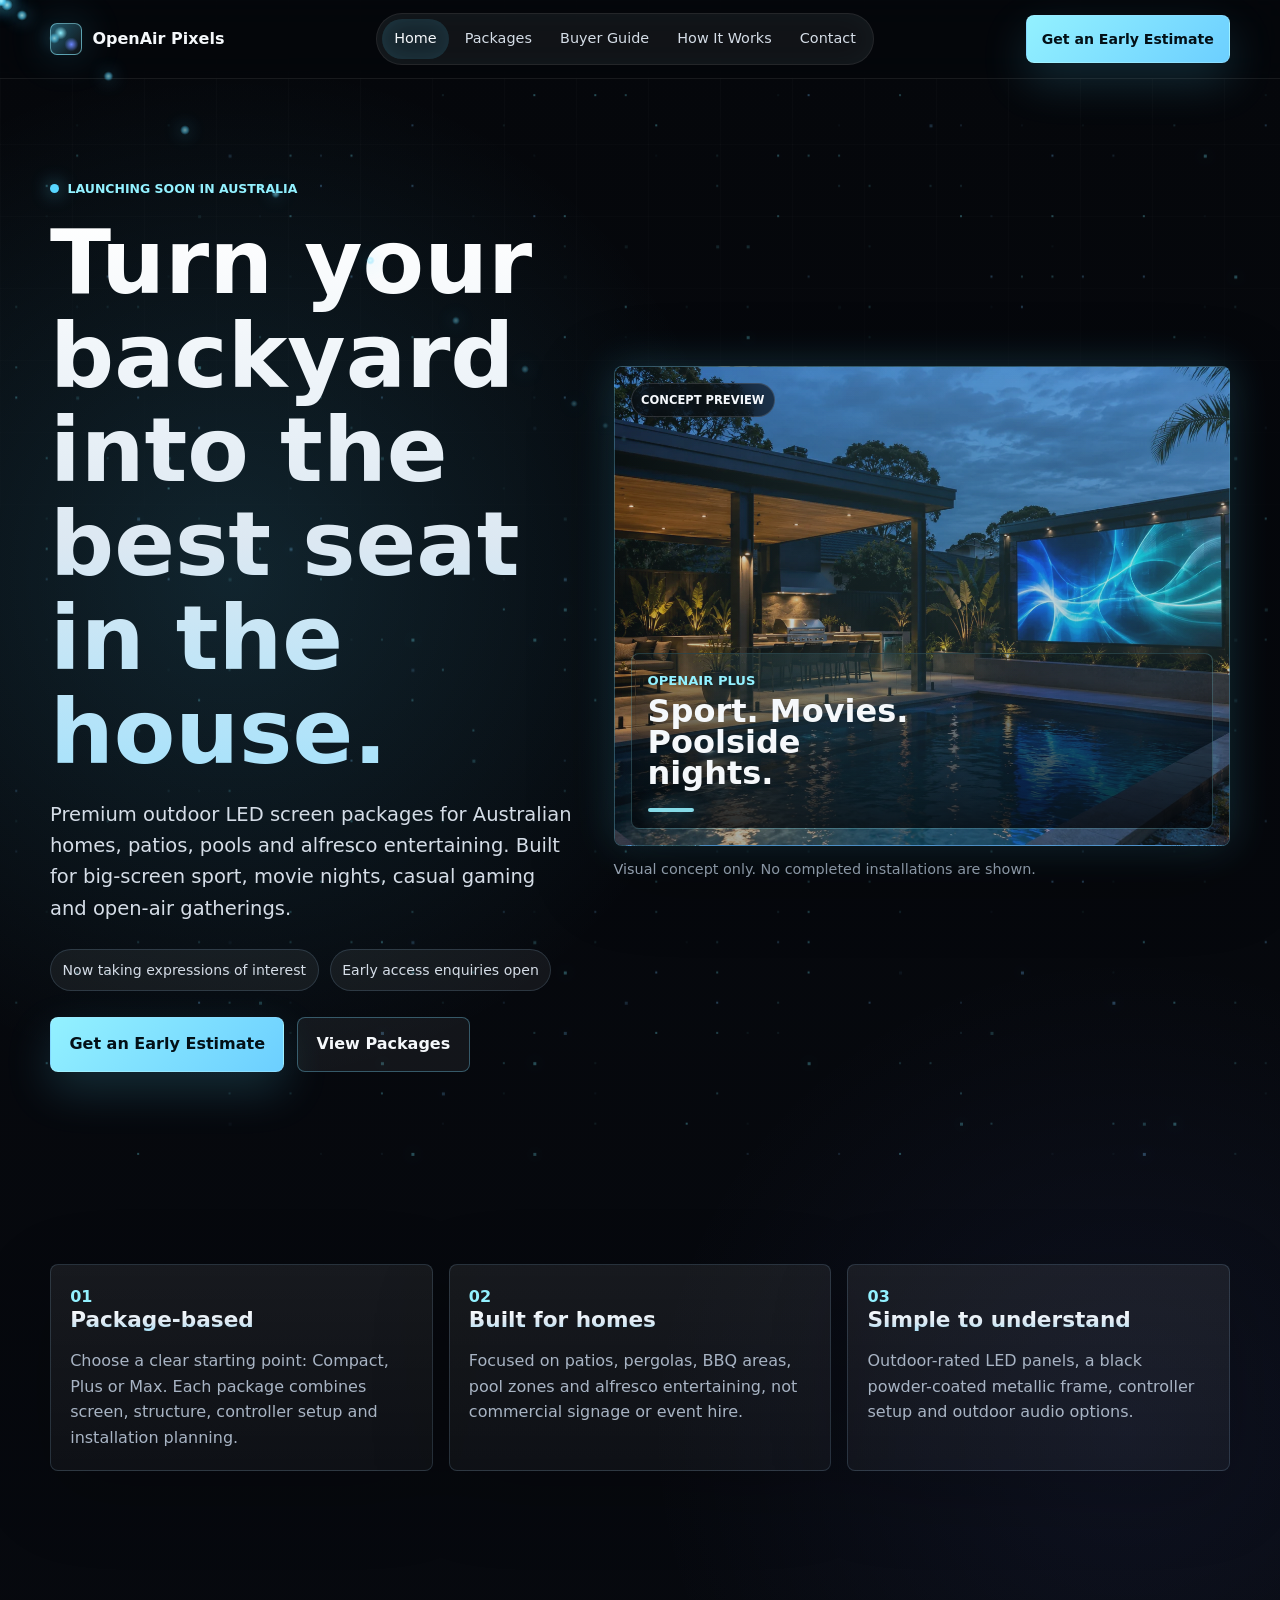
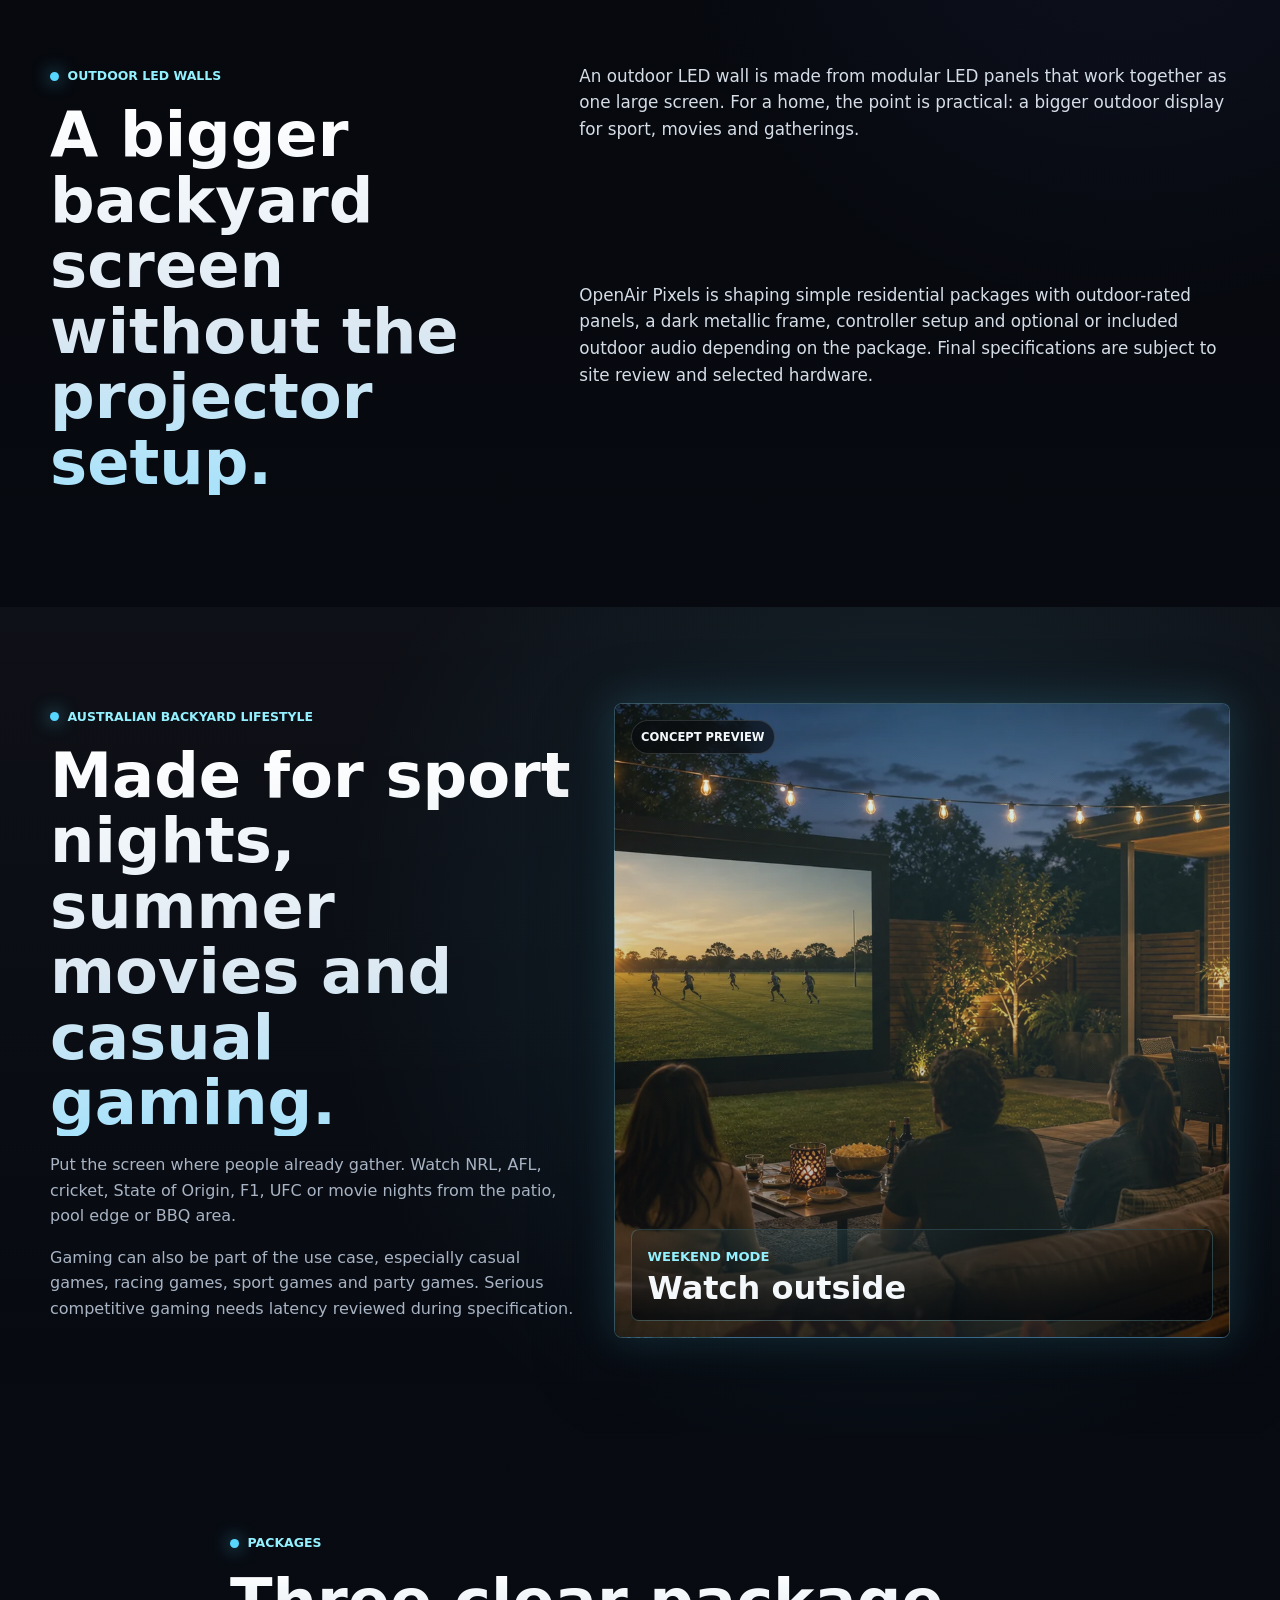
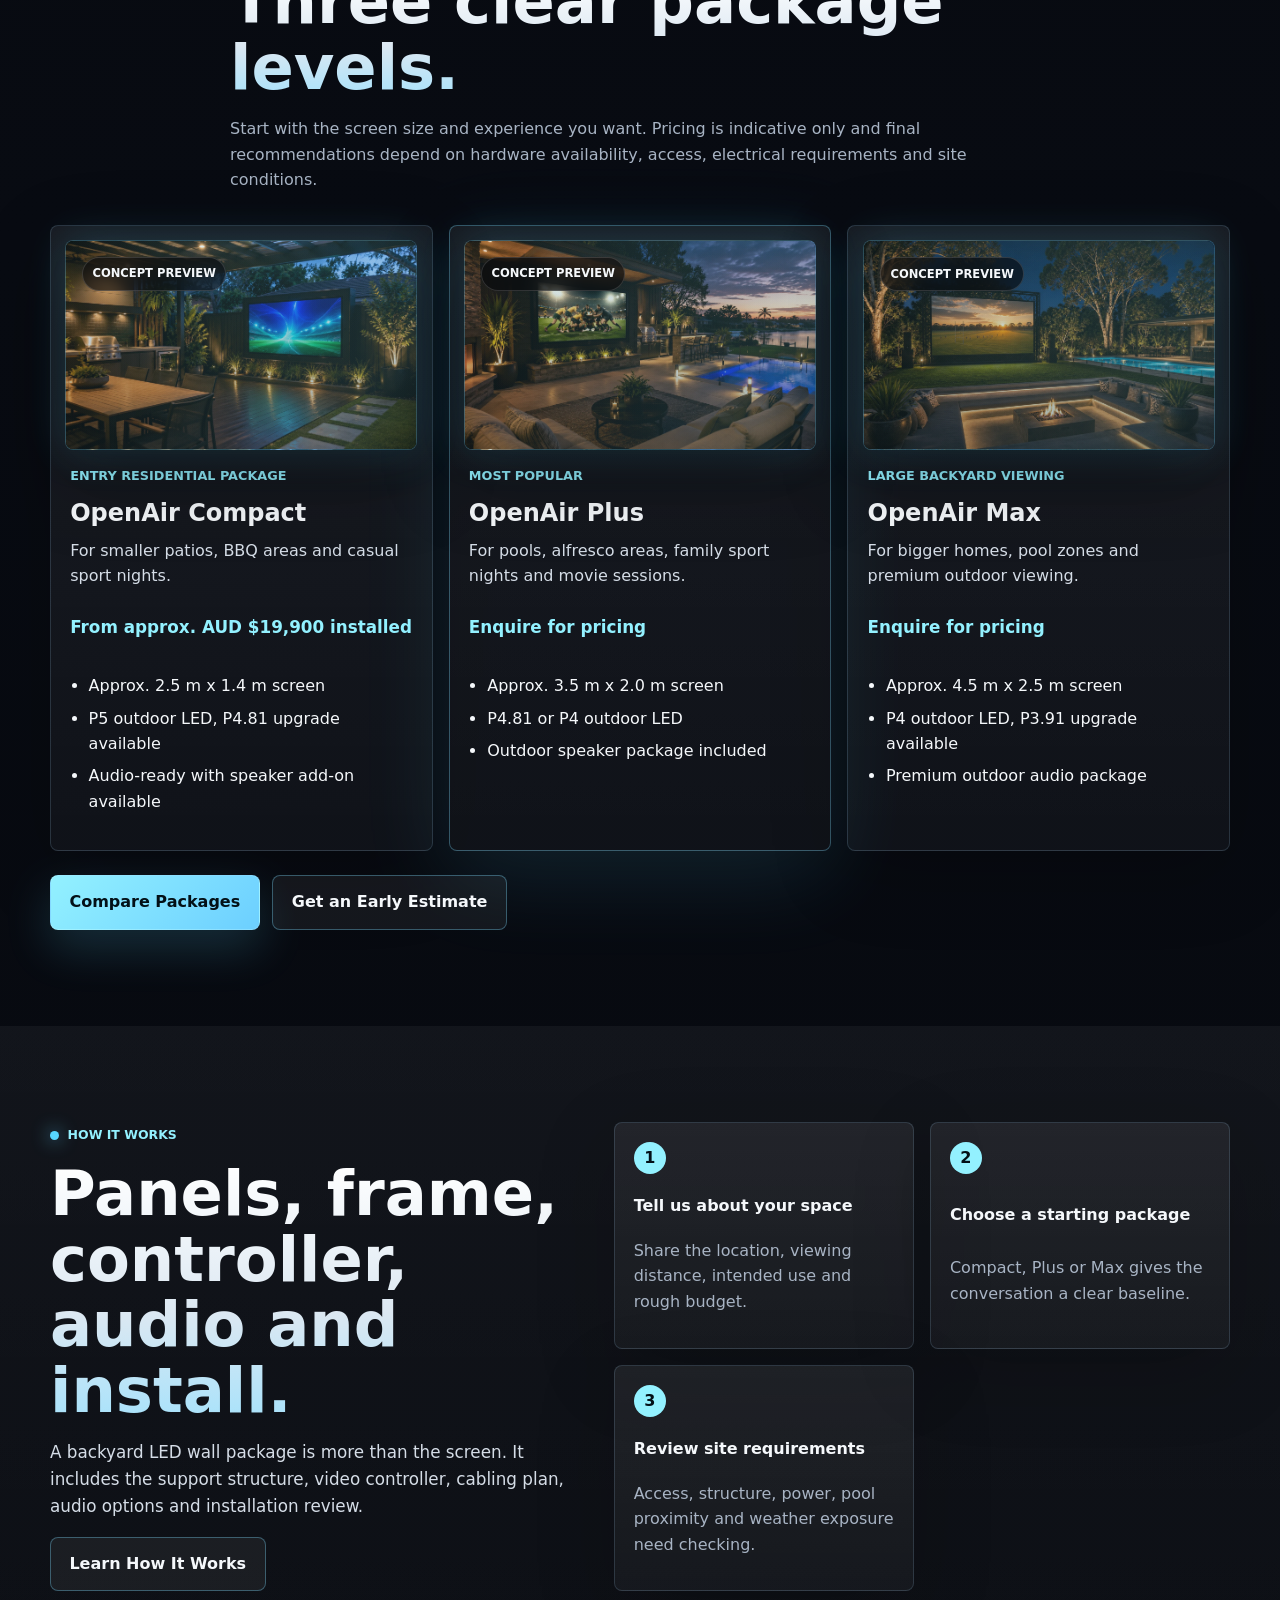
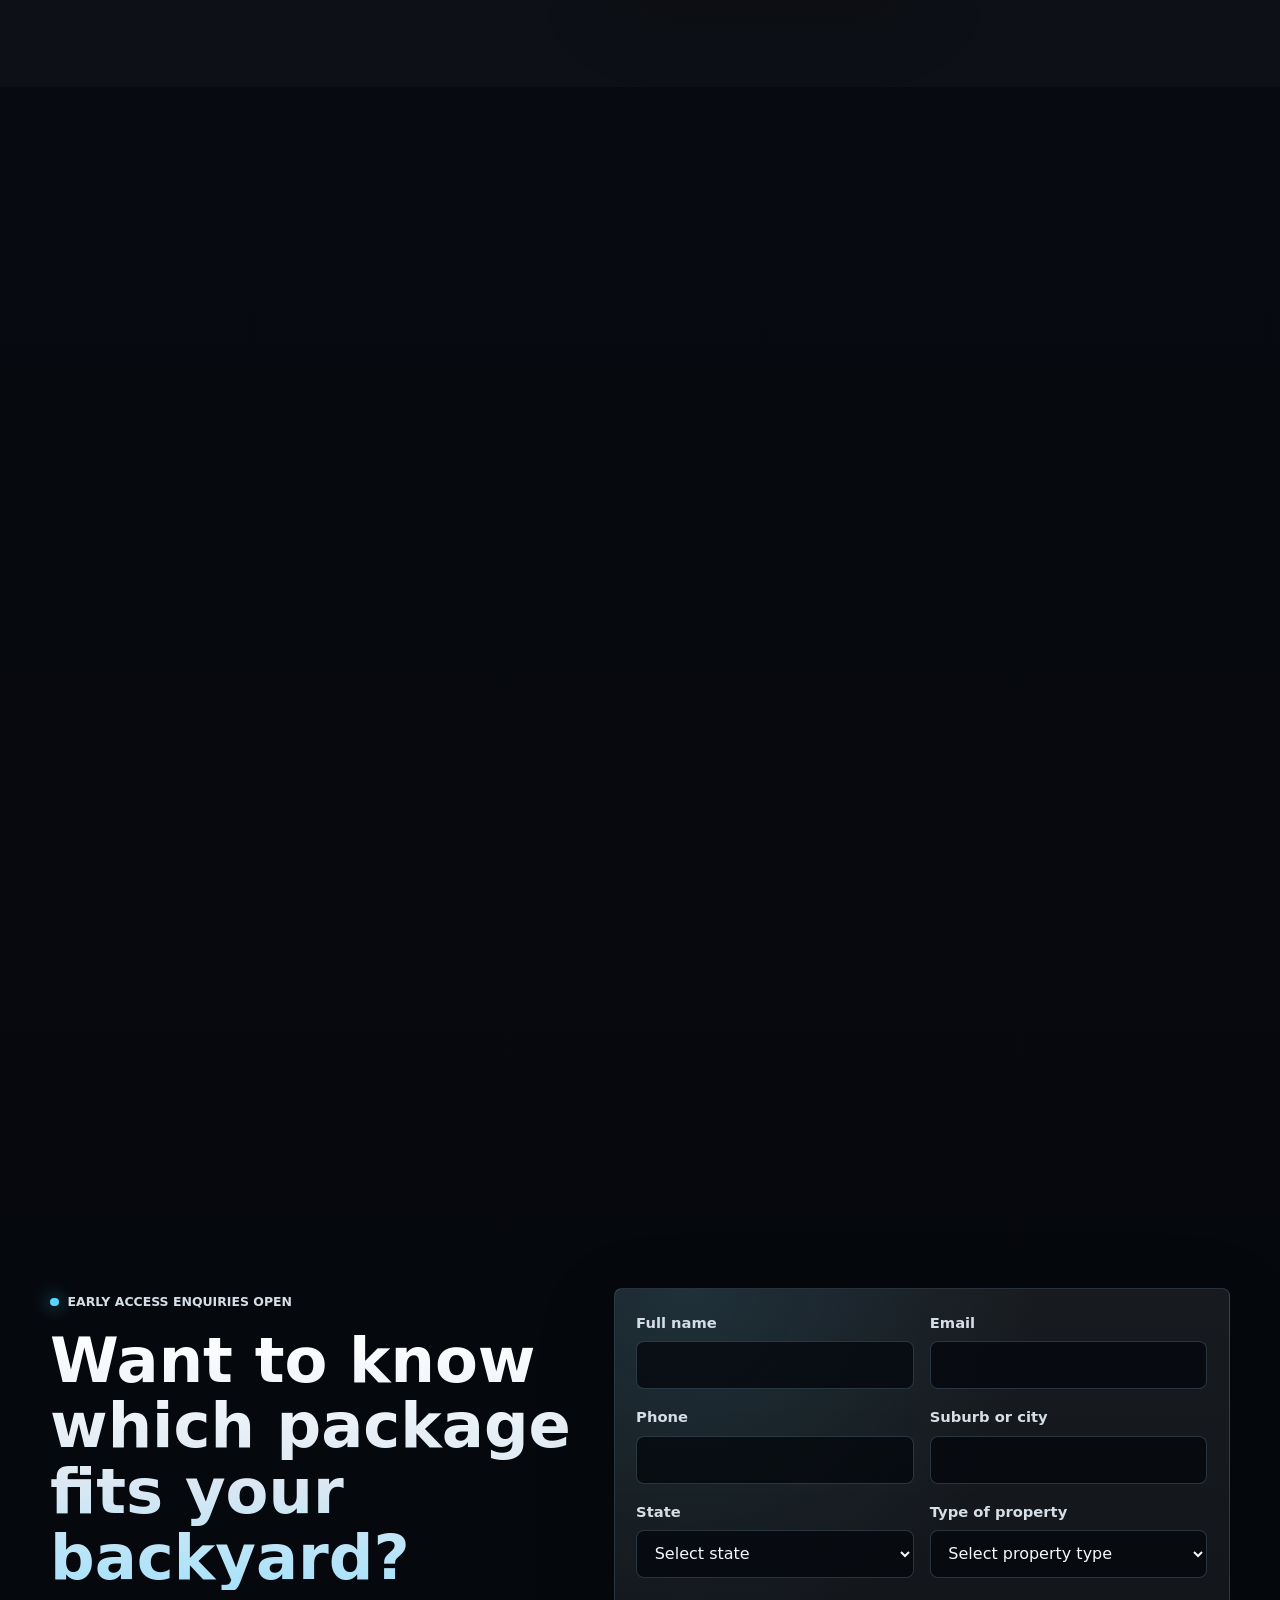
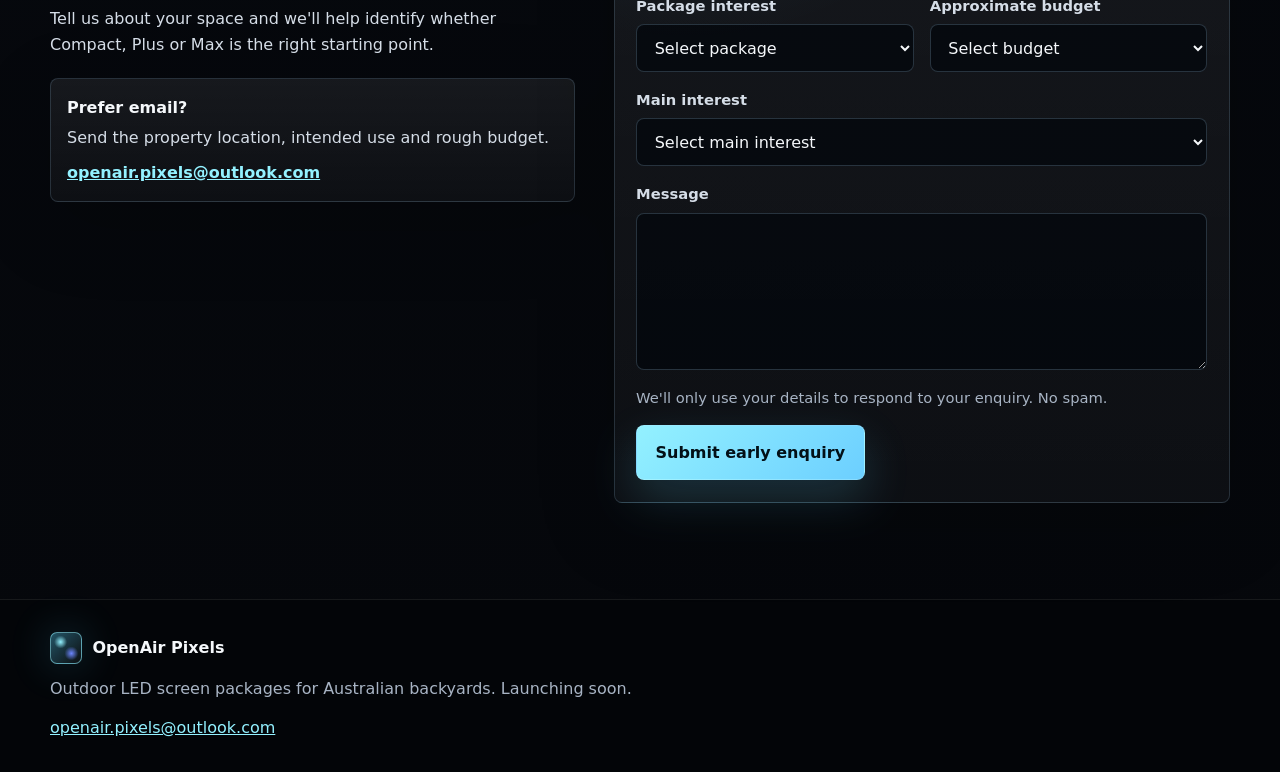
==== commit 5c0a9e0c: "Added images and fixed email" ====
--- a/index.html
+++ b/index.html
@@ -54,7 +54,11 @@
         </div>
 
         <div class="hero-media" aria-label="Concept preview of an outdoor LED wall package">
-          <div class="concept-media video-placeholder hero-placeholder" style="--media-image: url('assets/media/backyard-sports-night-concept.webp')">
+          <div class="concept-media video-placeholder hero-placeholder" style="--media-image: url('assets/media/hero-openair-plus-poolside.webp')">
+            <picture class="media-picture">
+              <source srcset="assets/media/hero-openair-plus-poolside.webp" type="image/webp">
+              <img src="assets/media/hero-openair-plus-poolside.webp" width="1600" height="900" alt="Premium Australian backyard with outdoor LED screen beside a pool" decoding="async" fetchpriority="high">
+            </picture>
             <span class="media-tag">Concept preview</span>
             <div class="mock-screen">
               <span>OpenAir Plus</span>
@@ -107,11 +111,15 @@
           <p>Put the screen where people already gather. Watch NRL, AFL, cricket, State of Origin, F1, UFC or movie nights from the patio, pool edge or BBQ area.</p>
           <p>Gaming can also be part of the use case, especially casual games, racing games, sport games and party games. Serious competitive gaming needs latency reviewed during specification.</p>
         </div>
-        <div class="concept-media image-placeholder" style="--media-image: url('assets/media/gaming-on-outdoor-led-wall.webp')">
+        <div class="concept-media image-placeholder" style="--media-image: url('assets/media/backyard-sports-night.webp')">
+          <picture class="media-picture">
+            <source srcset="assets/media/backyard-sports-night.webp" type="image/webp">
+            <img src="assets/media/backyard-sports-night.webp" width="1600" height="900" alt="Friends watching sport on an outdoor LED wall" loading="lazy" decoding="async">
+          </picture>
           <span class="media-tag">Concept preview</span>
           <div class="mock-screen">
             <span>Weekend mode</span>
-            <strong>Game outside</strong>
+            <strong>Watch outside</strong>
           </div>
         </div>
       </div>
@@ -126,6 +134,13 @@
 
       <div class="container package-grid">
         <article class="package-card">
+          <div class="concept-media image-placeholder package-media" style="--media-image: url('assets/media/openair-compact-patio.webp')">
+            <picture class="media-picture">
+              <source srcset="assets/media/openair-compact-patio.webp" type="image/webp">
+              <img src="assets/media/openair-compact-patio.webp" width="1600" height="900" alt="Compact patio LED screen package near BBQ area" loading="lazy" decoding="async">
+            </picture>
+            <span class="media-tag">Concept preview</span>
+          </div>
           <span class="package-topline">Entry residential package</span>
           <h3>OpenAir Compact</h3>
           <p>For smaller patios, BBQ areas and casual sport nights.</p>
@@ -138,10 +153,18 @@
         </article>
 
         <article class="package-card featured-package">
+          <div class="concept-media image-placeholder package-media" style="--media-image: url('assets/media/openair-plus-poolside.webp')">
+            <picture class="media-picture">
+              <source srcset="assets/media/openair-plus-poolside.webp" type="image/webp">
+              <img src="assets/media/openair-plus-poolside.webp" width="1600" height="900" alt="Poolside outdoor LED screen package with alfresco seating" loading="lazy" decoding="async">
+            </picture>
+            <span class="media-tag">Concept preview</span>
+          </div>
           <span class="package-topline">Most popular</span>
           <h3>OpenAir Plus</h3>
           <p>For pools, alfresco areas, family sport nights and movie sessions.</p>
-          <div class="price">From approx. AUD $34,900 installed</div>
+          <!-- <div class="price">From approx. AUD $34,900 installed</div> -->
+           <div class="price">Enquire for pricing</div>
           <ul>
             <li>Approx. 3.5 m x 2.0 m screen</li>
             <li>P4.81 or P4 outdoor LED</li>
@@ -150,10 +173,18 @@
         </article>
 
         <article class="package-card">
+          <div class="concept-media image-placeholder package-media" style="--media-image: url('assets/media/openair-max-large-backyard.webp')">
+            <picture class="media-picture">
+              <source srcset="assets/media/openair-max-large-backyard.webp" type="image/webp">
+              <img src="assets/media/openair-max-large-backyard.webp" width="1600" height="900" alt="Large backyard LED screen with fire pit and outdoor speakers" loading="lazy" decoding="async">
+            </picture>
+            <span class="media-tag">Concept preview</span>
+          </div>
           <span class="package-topline">Large backyard viewing</span>
           <h3>OpenAir Max</h3>
           <p>For bigger homes, pool zones and premium outdoor viewing.</p>
-          <div class="price">From approx. AUD $62,900 installed</div>
+          <!-- <div class="price">From approx. AUD $62,900 installed</div> -->
+          <div class="price">Enquire for pricing</div>
           <ul>
             <li>Approx. 4.5 m x 2.5 m screen</li>
             <li>P4 outdoor LED, P3.91 upgrade available</li>
@@ -194,7 +225,11 @@
       <div class="container concept-carousel" data-carousel aria-label="OpenAir Pixels concept previews">
         <div class="carousel-track">
           <article class="carousel-slide is-active" data-slide>
-            <div class="concept-media image-placeholder carousel-media" style="--media-image: url('assets/media/poolside-led-wall-concept.webp')">
+            <div class="concept-media image-placeholder carousel-media" style="--media-image: url('assets/media/openair-plus-poolside.webp')">
+              <picture class="media-picture">
+                <source srcset="assets/media/openair-plus-poolside.webp" type="image/webp">
+                <img src="assets/media/openair-plus-poolside.webp" width="1600" height="900" alt="Poolside outdoor LED screen package with alfresco seating" loading="lazy" decoding="async">
+              </picture>
               <span class="media-tag">Concept preview</span>
               <div class="mock-screen"><span>Poolside</span><strong>Sport and cinema beside the water</strong></div>
             </div>
@@ -206,7 +241,11 @@
           </article>
 
           <article class="carousel-slide" data-slide>
-            <div class="concept-media image-placeholder carousel-media" style="--media-image: url('assets/media/backyard-sports-night-concept.webp')">
+            <div class="concept-media image-placeholder carousel-media" style="--media-image: url('assets/media/backyard-sports-night.webp')">
+              <picture class="media-picture">
+                <source srcset="assets/media/backyard-sports-night.webp" type="image/webp">
+                <img src="assets/media/backyard-sports-night.webp" width="1600" height="900" alt="Friends watching sport on an outdoor LED wall" loading="lazy" decoding="async">
+              </picture>
               <span class="media-tag">Concept preview</span>
               <div class="mock-screen"><span>Sport night</span><strong>Patio viewing for the big game</strong></div>
             </div>
@@ -218,7 +257,11 @@
           </article>
 
           <article class="carousel-slide" data-slide>
-            <div class="concept-media image-placeholder carousel-media" style="--media-image: url('assets/media/gaming-on-outdoor-led-wall.webp')">
+            <div class="concept-media image-placeholder carousel-media" style="--media-image: url('assets/media/outdoor-gaming-session.webp')">
+              <picture class="media-picture">
+                <source srcset="assets/media/outdoor-gaming-session.webp" type="image/webp">
+                <img src="assets/media/outdoor-gaming-session.webp" width="1600" height="900" alt="Casual outdoor gaming setup on a backyard LED screen" loading="lazy" decoding="async">
+              </picture>
               <span class="media-tag">Concept preview</span>
               <div class="mock-screen"><span>Casual gaming</span><strong>Party games under the open sky</strong></div>
             </div>
@@ -230,7 +273,11 @@
           </article>
 
           <article class="carousel-slide" data-slide>
-            <div class="concept-media image-placeholder carousel-media" style="--media-image: url('assets/media/installation-structure-concept.webp')">
+            <div class="concept-media image-placeholder carousel-media" style="--media-image: url('assets/media/metal-frame-installation.webp')">
+              <picture class="media-picture">
+                <source srcset="assets/media/metal-frame-installation.webp" type="image/webp">
+                <img src="assets/media/metal-frame-installation.webp" width="1200" height="900" alt="Black powder-coated metal frame supporting LED screen" loading="lazy" decoding="async">
+              </picture>
               <span class="media-tag">Concept preview</span>
               <div class="mock-screen"><span>Structure</span><strong>Dark metallic frame and clean finish</strong></div>
             </div>
@@ -263,12 +310,13 @@
           </div>
         </div>
 
-        <form class="lead-form" id="contact-form" method="POST" action="https://formsubmit.co/openair.pixels@outlook.com">
-          <input type="hidden" name="_subject" value="New OpenAir Pixels Expression of Interest">
-          <input type="hidden" name="_template" value="table">
-          <input type="hidden" name="_captcha" value="false">
-          <input type="hidden" name="_next" value="https://raphaelcr93.github.io/LED-Panels-LandingPage/thank-you.html">
+        <form class="lead-form" id="contact-form" method="POST" action="https://api.web3forms.com/submit">
+          <input type="hidden" name="access_key" value="81ef4d1c-cf3c-4e53-b86e-1385b343c070">
+          <input type="hidden" name="subject" value="New OpenAir Pixels Expression of Interest">
+          <input type="hidden" name="from_name" value="OpenAir Pixels website">
+          <input type="hidden" name="redirect" value="https://raphaelcr93.github.io/LED-Panels-LandingPage/thank-you.html">
           <input type="hidden" name="lead_source" value="OpenAir Pixels landing page">
+          <input type="checkbox" name="botcheck" class="botcheck" tabindex="-1" autocomplete="off">
 
           <div class="form-grid">
             <div class="field">
--- a/styles.css
+++ b/styles.css
@@ -334,6 +334,10 @@
   font-size: 0.88rem;
 }
 
+.botcheck {
+  display: none;
+}
+
 .led-trail {
   position: fixed;
   inset: 0;
@@ -501,9 +505,46 @@
   box-shadow: var(--shadow), var(--glow);
 }
 
+.media-picture {
+  position: absolute;
+  inset: 0;
+  z-index: 0;
+  display: block;
+}
+
+.media-picture img {
+  width: 100%;
+  height: 100%;
+  display: block;
+  object-fit: cover;
+}
+
+.media-picture::after {
+  position: absolute;
+  inset: 0;
+  pointer-events: none;
+  content: "";
+  background:
+    linear-gradient(180deg, rgba(5, 7, 11, 0.02), rgba(5, 7, 11, 0.34)),
+    radial-gradient(circle at 50% 0%, rgba(147, 241, 255, 0.14), transparent 34rem);
+}
+
+.media-image-failed .media-picture {
+  display: none;
+}
+
+.concept-media.has-media-image::before {
+  opacity: 0;
+}
+
+.concept-media.has-media-image.media-image-failed::before {
+  opacity: 0.2;
+}
+
 .concept-media::before {
   position: absolute;
   inset: 0;
+  z-index: 1;
   pointer-events: none;
   content: "";
   background-image: radial-gradient(circle, rgba(147, 241, 255, 0.54) 1px, transparent 1.8px);
@@ -516,6 +557,7 @@
 .video-placeholder::after {
   position: absolute;
   inset: 0;
+  z-index: 1;
   pointer-events: none;
   content: "";
   background: linear-gradient(120deg, transparent 0%, rgba(147, 241, 255, 0.16) 45%, transparent 58%);
@@ -549,11 +591,77 @@
   box-shadow: none;
 }
 
+[data-page="how-it-works"] .page-hero .concept-media,
+[data-page="how-it-works"] .compact-media {
+  min-height: 0;
+  aspect-ratio: 4 / 3;
+}
+
+[data-page="how-it-works"] .compact-media {
+  width: min(100%, 760px);
+  margin-top: 1.25rem;
+}
+
+[data-page="how-it-works"] .how-media-row {
+  align-items: center;
+  gap: clamp(1.25rem, 4vw, 3rem);
+}
+
+[data-page="how-it-works"] .how-media-row .compact-media {
+  width: 100%;
+  margin-top: 0;
+}
+
+[data-page="how-it-works"] .how-copy {
+  align-self: center;
+}
+
+[data-page="how-it-works"] .how-copy h2 {
+  margin-bottom: 1rem;
+}
+
+[data-page="how-it-works"] .how-copy p:last-child {
+  margin-bottom: 0;
+}
+
+[data-page="how-it-works"] .how-feature-grid {
+  margin-top: 1rem;
+}
+
+[data-page="how-it-works"] .section {
+  padding-block: 4rem;
+}
+
+[data-page="how-it-works"] .media-picture img {
+  object-fit: contain;
+  object-position: center;
+}
+
+[data-page="how-it-works"] .media-picture::after {
+  background:
+    linear-gradient(180deg, rgba(5, 7, 11, 0.01), rgba(5, 7, 11, 0.2)),
+    radial-gradient(circle at 50% 0%, rgba(147, 241, 255, 0.1), transparent 34rem);
+}
+
+[data-page="how-it-works"] .mock-screen {
+  right: 0.8rem;
+  bottom: 0.8rem;
+  left: auto;
+  width: min(260px, calc(100% - 1.6rem));
+  padding: 0.8rem;
+}
+
+[data-page="how-it-works"] .mock-screen strong {
+  max-width: 13ch;
+  font-size: 1.35rem;
+  line-height: 1;
+}
+
 .media-tag {
   position: absolute;
   top: 1rem;
   left: 1rem;
-  z-index: 2;
+  z-index: 3;
   padding: 0.42rem 0.58rem;
   color: var(--text);
   font-size: 0.72rem;
@@ -586,6 +694,11 @@
     radial-gradient(circle at 30% 20%, rgba(147, 241, 255, 0.16), transparent 50%);
   border: 1px solid rgba(147, 241, 255, 0.22);
   border-radius: var(--radius);
+}
+
+.package-media {
+  min-height: 210px;
+  margin: -0.3rem -0.3rem 1rem;
 }
 
 .mock-screen span {
@@ -638,6 +751,10 @@
 .process-list article,
 .note-panel {
   padding: 1.2rem;
+}
+
+.note-panel {
+  margin-top: 20px;
 }
 
 .signal-number,
